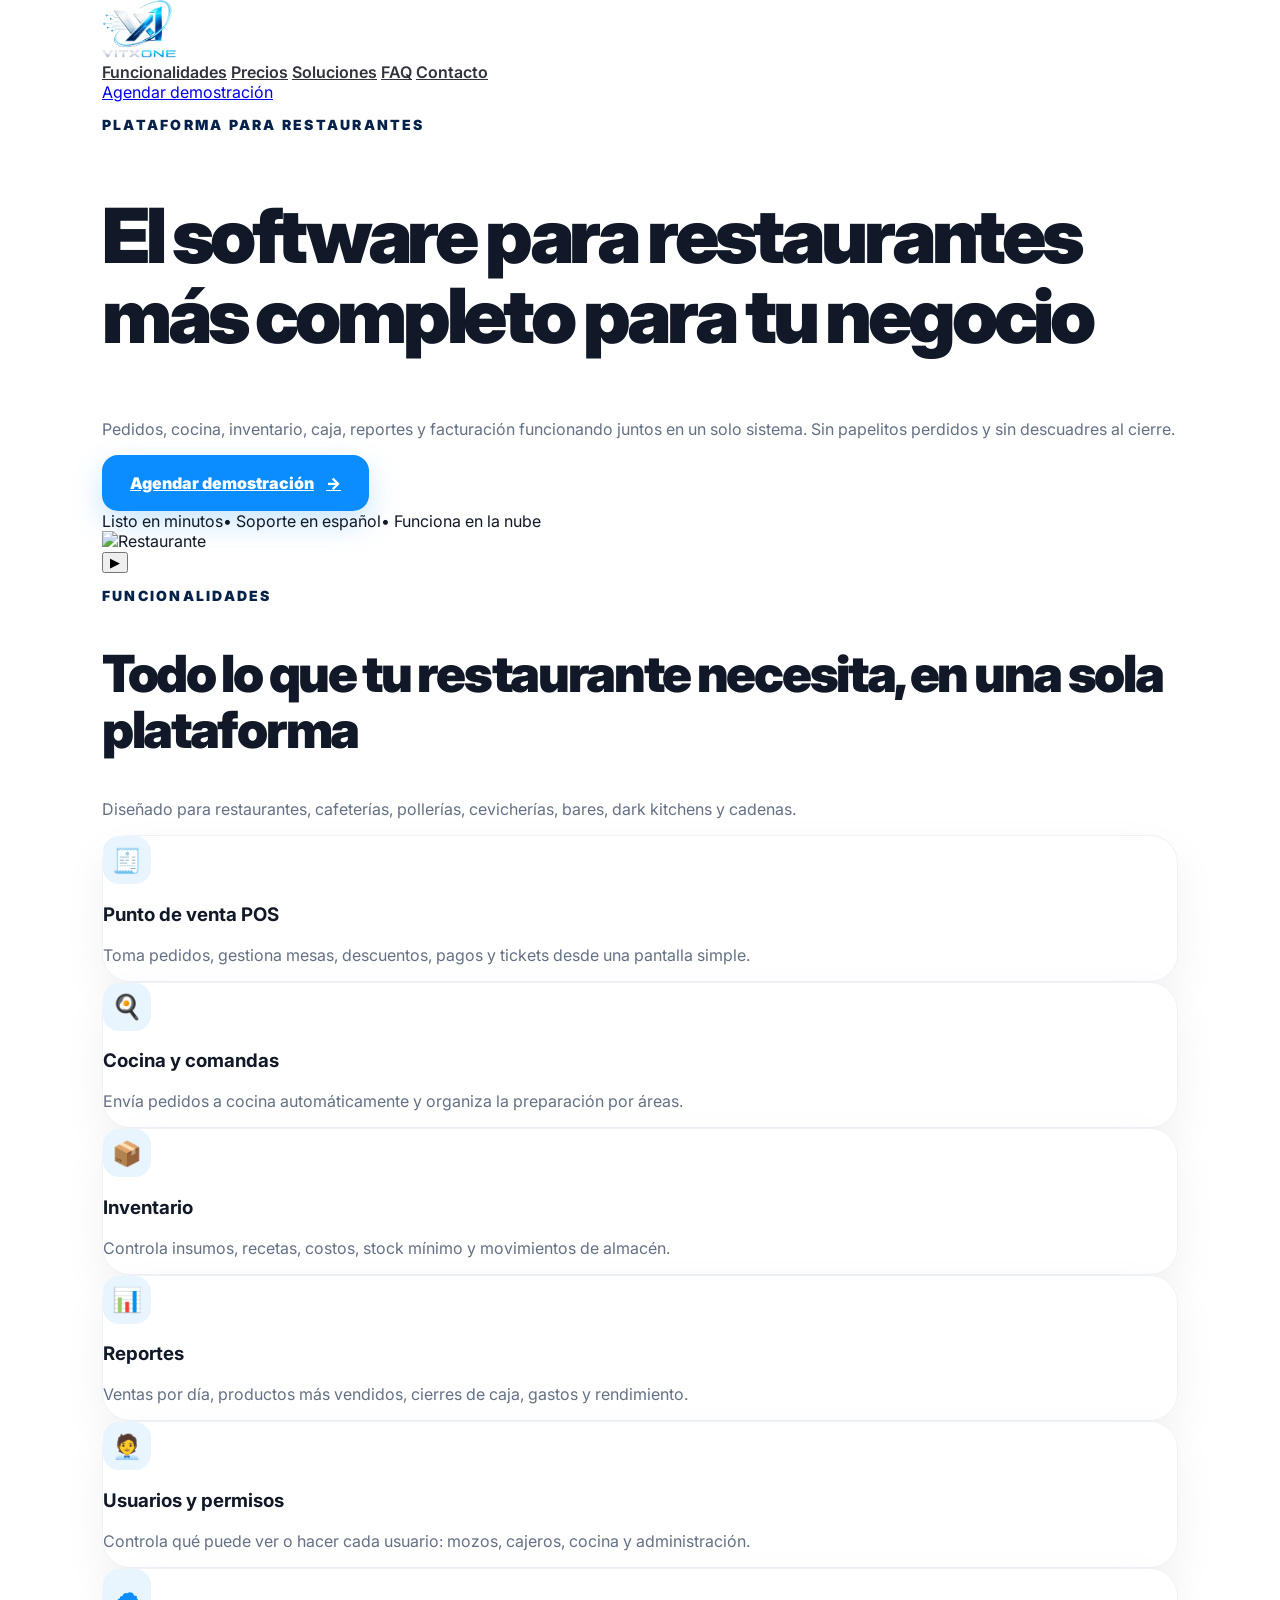
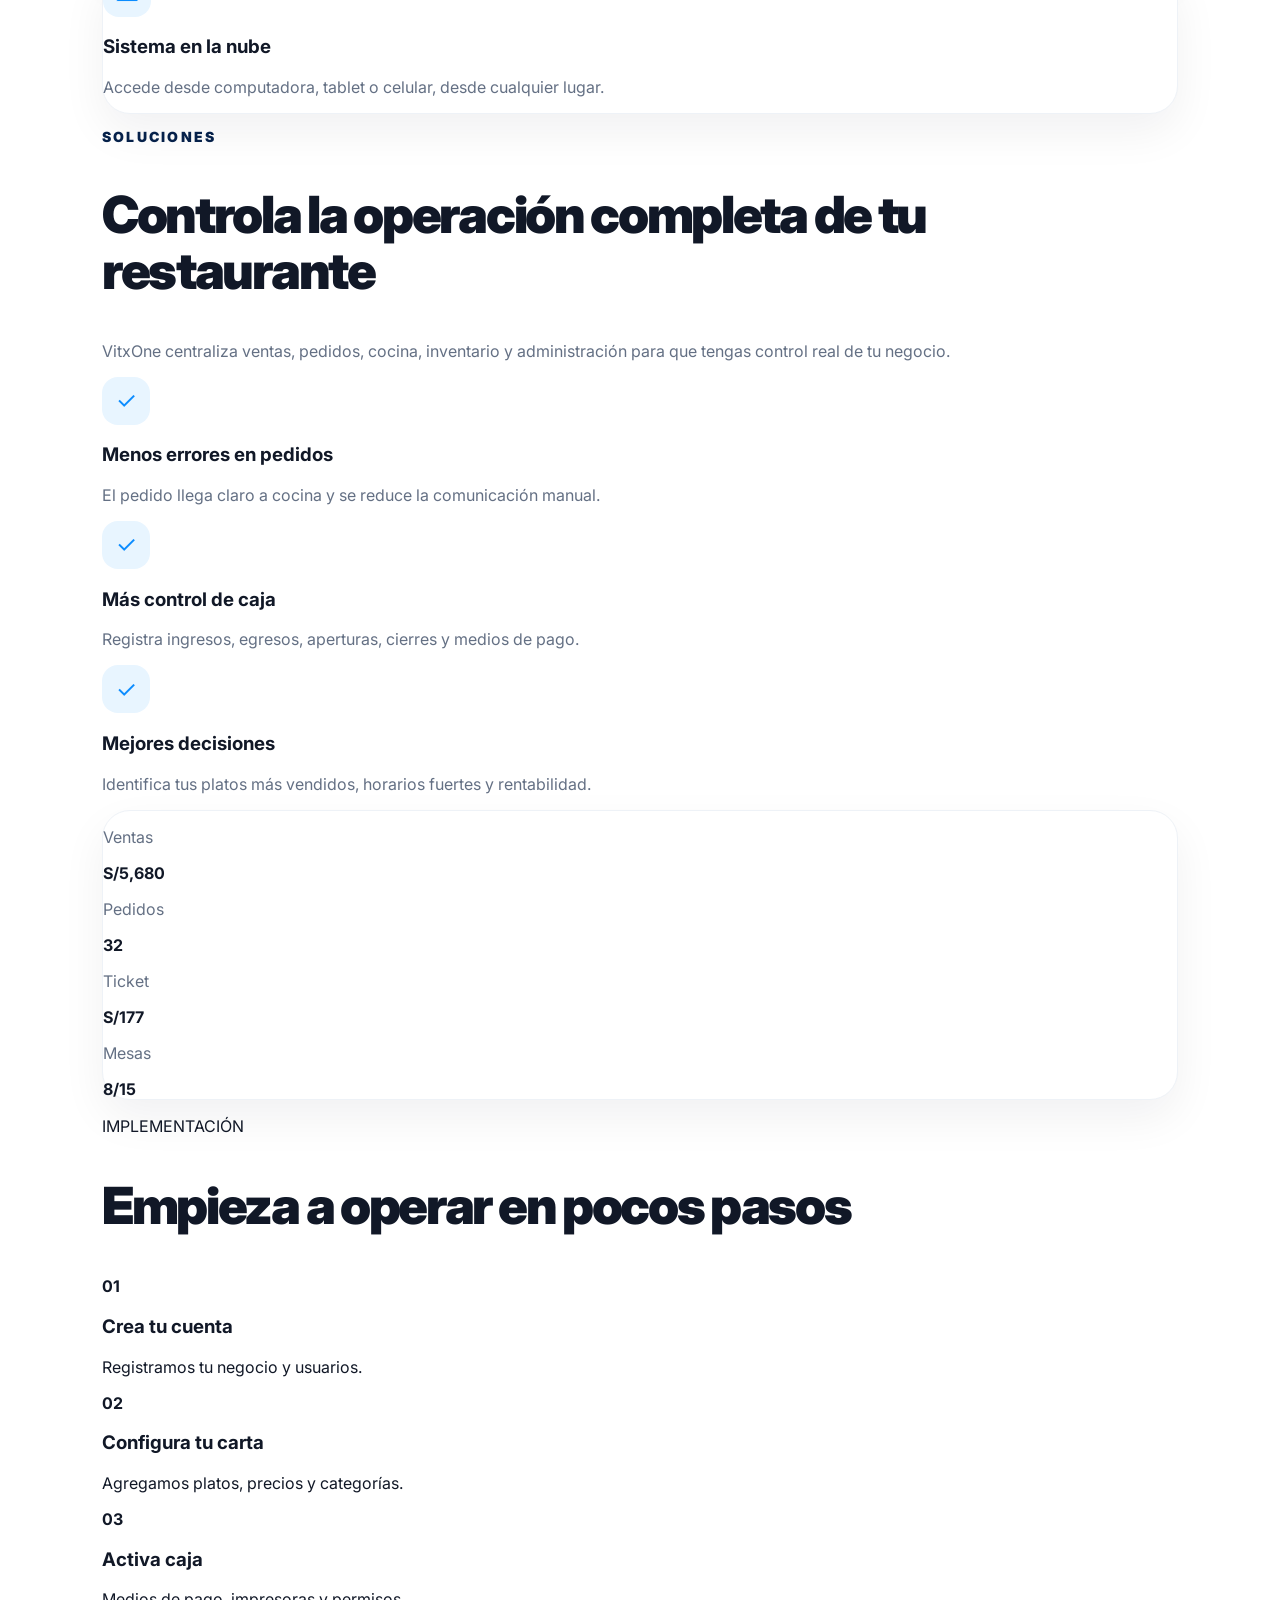
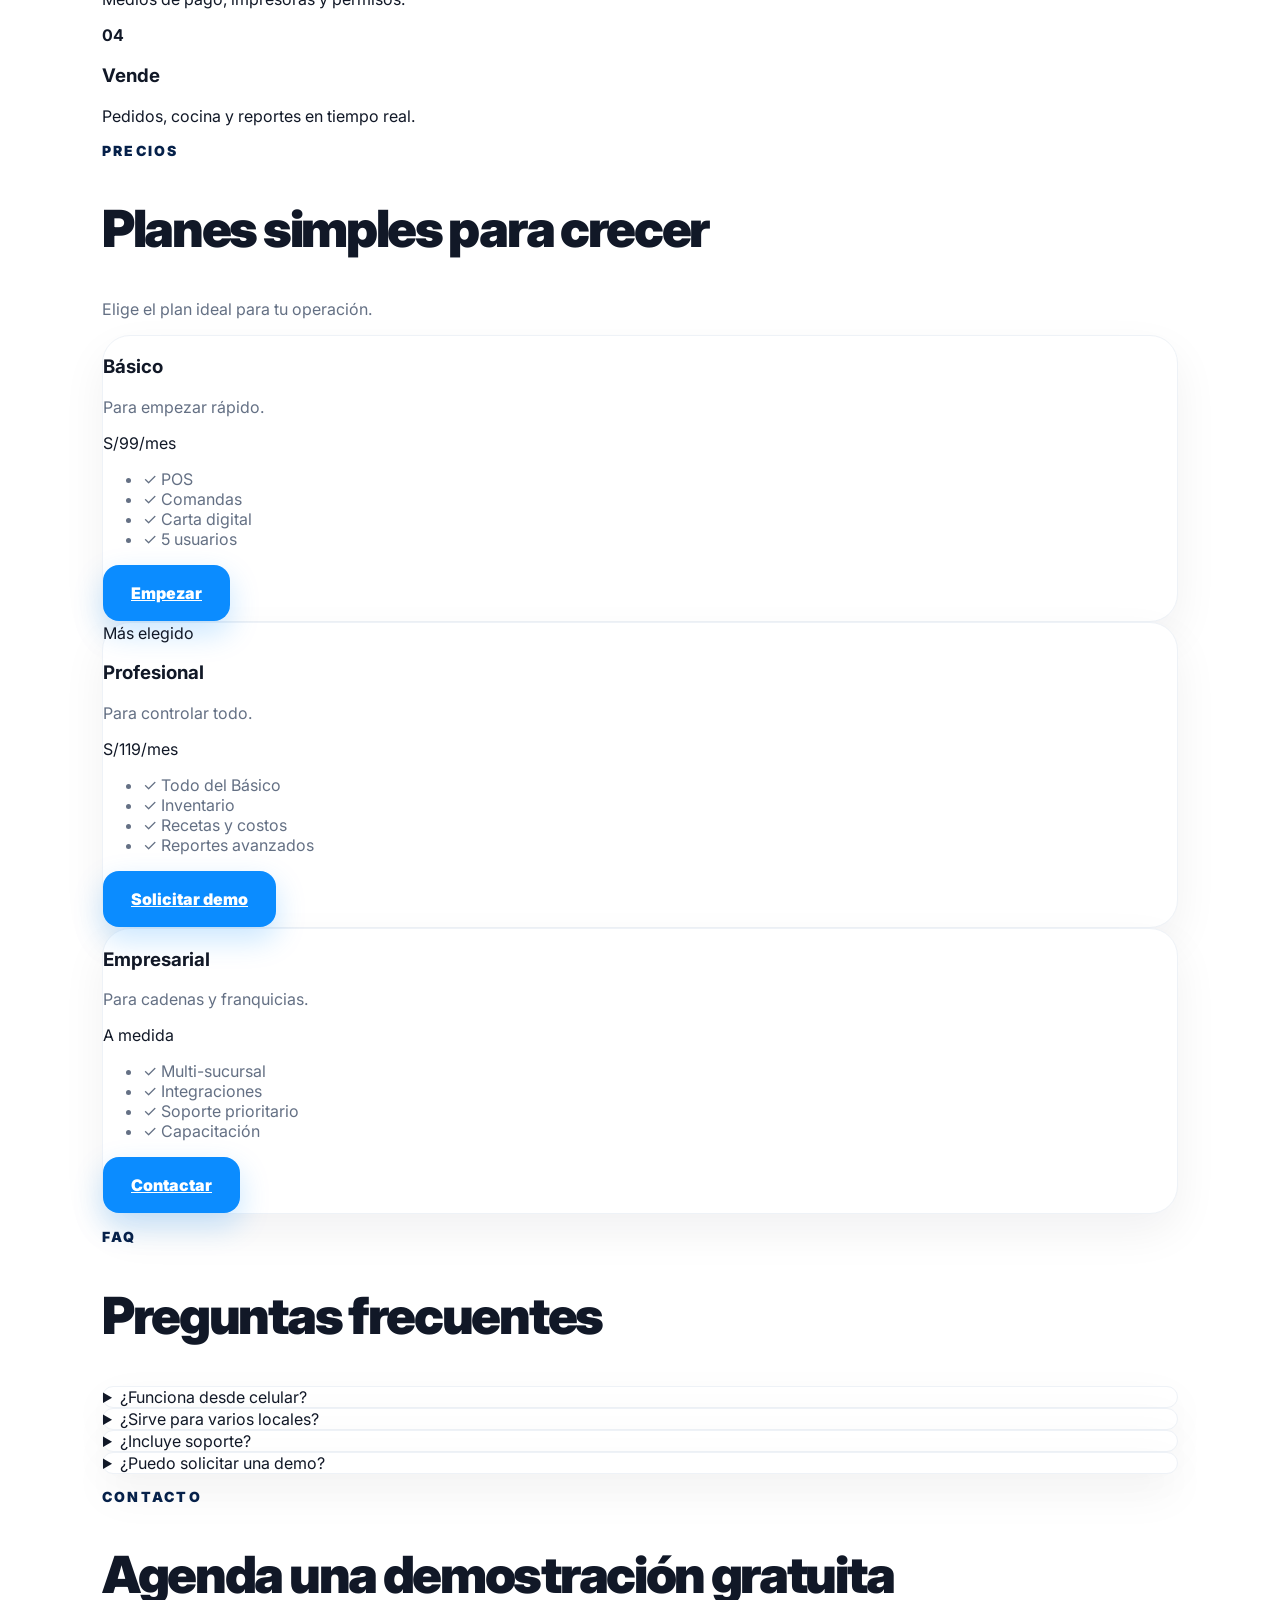
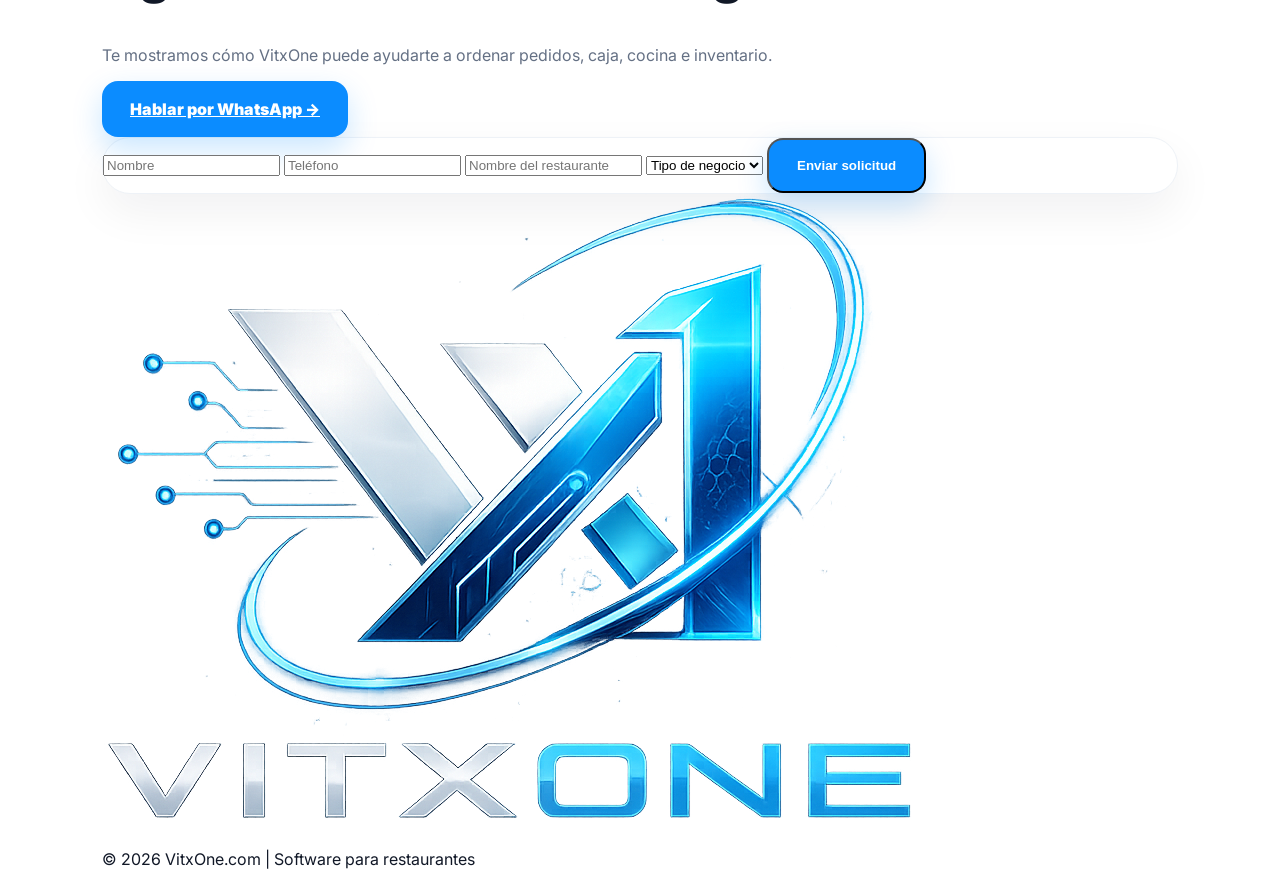
==== index.html @ a2f158a8 "Nueva landing VitxOne Restaurante" ====
<!DOCTYPE html>
<html lang="es">
<head>
  <meta charset="UTF-8" />
  <meta name="viewport" content="width=device-width, initial-scale=1.0" />
  <title>VitxOne | Software para Restaurantes</title>
  <script src="https://cdn.tailwindcss.com"></script>
  <link href="https://fonts.googleapis.com/css2?family=Inter:wght@400;500;600;700;800;900&display=swap" rel="stylesheet">
  <style>
    *{box-sizing:border-box}
    html,body{margin:0;width:100%;overflow-x:hidden;scroll-behavior:smooth}
    body{font-family:Inter,system-ui,sans-serif;color:#111827;background:#fff}
    .container{
    max-width:1140px;
    margin:0 auto;
    padding-left:32px;
    padding-right:32px;
}
    .btn{background:#0b8cff;color:#fff;border-radius:16px;padding:18px 28px;font-weight:900;display:inline-flex;align-items:center;gap:12px;box-shadow:0 12px 30px rgba(11,140,255,.22)}
    .btn:hover{transform:translateY(-2px)}
    .pill{letter-spacing:.16em;font-weight:900;font-size:14px;color:#06214a;text-transform:uppercase}
    .card{border:1px solid #eef2f7;border-radius:28px;background:#fff;box-shadow:0 18px 45px rgba(15,23,42,.06)}
    .icon{width:48px;height:48px;border-radius:16px;background:#e8f5ff;color:#0b8cff;display:grid;place-items:center;font-size:24px}
    .logo-img{height:58px;width:auto;object-fit:contain}
    .nav-link{font-weight:600;color:#30333b}
    .nav-link:hover{color:#0b8cff}
    .hero-title{font-size:clamp(44px,6vw,76px);line-height:1.05;letter-spacing:-.055em;font-weight:900}
    .section-title{font-size:clamp(34px,4vw,58px);line-height:1.08;letter-spacing:-.045em;font-weight:900}
    .muted{color:#647084}
    @media(max-width:768px){
      .container{padding-left:18px;padding-right:18px}
      .logo-img{height:48px}
      .mobile-hide{display:none!important}
      .btn{width:100%;justify-content:center;padding:16px 20px}
      .hero-title{font-size:43px}
      .hero-media{margin-top:28px}
    }
  </style>
</head>
<body>

<header class="sticky top-0 z-50 bg-white/95 backdrop-blur border-b border-slate-100">
  <div class="container h-[88px] flex items-center justify-between">
    <a href="#inicio" class="flex items-center gap-3">
      <img src="img/logo.png" alt="VitxOne" class="logo-img">
    </a>

    <nav class="mobile-hide flex items-center gap-9 text-[17px]">
      <a class="nav-link" href="#funcionalidades">Funcionalidades</a>
      <a class="nav-link" href="#precios">Precios</a>
      <a class="nav-link" href="#modulos">Soluciones</a>
      <a class="nav-link" href="#faq">FAQ</a>
      <a class="nav-link" href="#contacto">Contacto</a>
    </nav>

    <a href="https://wa.me/51966363263" target="_blank" class="mobile-hide bg-[#0b8cff] text-white rounded-2xl px-7 py-4 font-black">
      Agendar demostración
    </a>
  </div>
</header>

<main id="inicio" class="pt-16 md:pt-28 pb-20">
  <div class="container grid lg:grid-cols-2 gap-14 items-center">
    <section>
      <p class="pill mb-8">PLATAFORMA PARA RESTAURANTES</p>

      <h1 class="hero-title max-w-[650px]">
        El software para restaurantes más completo para tu negocio
      </h1>

      <p class="mt-7 text-xl md:text-2xl leading-relaxed muted max-w-[660px]">
        Pedidos, cocina, inventario, caja, reportes y facturación funcionando juntos en un solo sistema.
        Sin papelitos perdidos y sin descuadres al cierre.
      </p>

      <div class="mt-10">
        <a href="https://wa.me/51966363263" target="_blank" class="btn text-lg">
          Agendar demostración <span>→</span>
        </a>
      </div>

      <div class="mt-8 flex flex-wrap gap-x-6 gap-y-2 text-slate-500 font-medium">
        <span>Listo en minutos</span><span>•</span>
        <span>Soporte en español</span><span>•</span>
        <span>Funciona en la nube</span>
      </div>
    </section>

    <section class="hero-media">
      <div class="relative rounded-[32px] overflow-hidden shadow-2xl">
        <img
          src="https://images.unsplash.com/photo-1514933651103-005eec06c04b?q=80&w=1400&auto=format&fit=crop"
          alt="Restaurante"
          class="w-full h-[330px] md:h-[430px] object-cover"
        >
        <div class="absolute inset-0 bg-black/10"></div>
        <button class="absolute left-1/2 top-1/2 -translate-x-1/2 -translate-y-1/2 w-24 h-24 rounded-full bg-white/90 grid place-items-center shadow-xl">
          <span class="text-[#0b8cff] text-4xl ml-1">▶</span>
        </button>
      </div>
    </section>
  </div>
</main>

<section id="funcionalidades" class="py-20 bg-[#f8fbff]">
  <div class="container">
    <div class="max-w-3xl">
      <p class="pill mb-5">FUNCIONALIDADES</p>
      <h2 class="section-title">Todo lo que tu restaurante necesita, en una sola plataforma</h2>
      <p class="mt-5 text-xl muted">Diseñado para restaurantes, cafeterías, pollerías, cevicherías, bares, dark kitchens y cadenas.</p>
    </div>

    <div class="mt-12 grid md:grid-cols-2 lg:grid-cols-3 gap-6">
      <div class="card p-8"><div class="icon">🧾</div><h3 class="mt-6 text-2xl font-black">Punto de venta POS</h3><p class="mt-3 muted leading-relaxed">Toma pedidos, gestiona mesas, descuentos, pagos y tickets desde una pantalla simple.</p></div>
      <div class="card p-8"><div class="icon">🍳</div><h3 class="mt-6 text-2xl font-black">Cocina y comandas</h3><p class="mt-3 muted leading-relaxed">Envía pedidos a cocina automáticamente y organiza la preparación por áreas.</p></div>
      <div class="card p-8"><div class="icon">📦</div><h3 class="mt-6 text-2xl font-black">Inventario</h3><p class="mt-3 muted leading-relaxed">Controla insumos, recetas, costos, stock mínimo y movimientos de almacén.</p></div>
      <div class="card p-8"><div class="icon">📊</div><h3 class="mt-6 text-2xl font-black">Reportes</h3><p class="mt-3 muted leading-relaxed">Ventas por día, productos más vendidos, cierres de caja, gastos y rendimiento.</p></div>
      <div class="card p-8"><div class="icon">🧑‍💼</div><h3 class="mt-6 text-2xl font-black">Usuarios y permisos</h3><p class="mt-3 muted leading-relaxed">Controla qué puede ver o hacer cada usuario: mozos, cajeros, cocina y administración.</p></div>
      <div class="card p-8"><div class="icon">☁️</div><h3 class="mt-6 text-2xl font-black">Sistema en la nube</h3><p class="mt-3 muted leading-relaxed">Accede desde computadora, tablet o celular, desde cualquier lugar.</p></div>
    </div>
  </div>
</section>

<section id="modulos" class="py-20 bg-white">
  <div class="container grid lg:grid-cols-2 gap-14 items-center">
    <div>
      <p class="pill mb-5">SOLUCIONES</p>
      <h2 class="section-title">Controla la operación completa de tu restaurante</h2>
      <p class="mt-6 text-xl muted leading-relaxed">
        VitxOne centraliza ventas, pedidos, cocina, inventario y administración para que tengas control real de tu negocio.
      </p>

      <div class="mt-8 space-y-5">
        <div class="flex gap-4"><div class="icon shrink-0">✓</div><div><h3 class="font-black text-xl">Menos errores en pedidos</h3><p class="muted mt-1">El pedido llega claro a cocina y se reduce la comunicación manual.</p></div></div>
        <div class="flex gap-4"><div class="icon shrink-0">✓</div><div><h3 class="font-black text-xl">Más control de caja</h3><p class="muted mt-1">Registra ingresos, egresos, aperturas, cierres y medios de pago.</p></div></div>
        <div class="flex gap-4"><div class="icon shrink-0">✓</div><div><h3 class="font-black text-xl">Mejores decisiones</h3><p class="muted mt-1">Identifica tus platos más vendidos, horarios fuertes y rentabilidad.</p></div></div>
      </div>
    </div>

    <div class="card p-6 md:p-8 bg-gradient-to-br from-white to-sky-50">
      <div class="rounded-3xl bg-[#071126] p-5 shadow-xl">
        <div class="bg-white rounded-2xl p-5">
          <div class="grid grid-cols-2 md:grid-cols-4 gap-4">
            <div class="rounded-2xl bg-slate-50 p-4"><p class="text-sm muted">Ventas</p><b class="text-2xl">S/5,680</b></div>
            <div class="rounded-2xl bg-slate-50 p-4"><p class="text-sm muted">Pedidos</p><b class="text-2xl">32</b></div>
            <div class="rounded-2xl bg-slate-50 p-4"><p class="text-sm muted">Ticket</p><b class="text-2xl">S/177</b></div>
            <div class="rounded-2xl bg-slate-50 p-4"><p class="text-sm muted">Mesas</p><b class="text-2xl">8/15</b></div>
          </div>
          <div class="mt-6 rounded-2xl bg-sky-50 p-6 h-52 flex items-end gap-5">
            <div class="w-12 bg-sky-300 h-20 rounded-t-xl"></div>
            <div class="w-12 bg-sky-400 h-28 rounded-t-xl"></div>
            <div class="w-12 bg-blue-400 h-24 rounded-t-xl"></div>
            <div class="w-12 bg-blue-600 h-36 rounded-t-xl"></div>
            <div class="w-12 bg-cyan-400 h-32 rounded-t-xl"></div>
          </div>
        </div>
      </div>
    </div>
  </div>
</section>

<section class="py-20 bg-[#071126] text-white">
  <div class="container">
    <div class="text-center max-w-3xl mx-auto">
      <p class="text-sky-300 font-black tracking-[.16em] uppercase text-sm mb-5">IMPLEMENTACIÓN</p>
      <h2 class="section-title">Empieza a operar en pocos pasos</h2>
    </div>

    <div class="mt-12 grid md:grid-cols-4 gap-5">
      <div class="rounded-3xl border border-white/10 bg-white/5 p-7"><b class="text-sky-300">01</b><h3 class="text-2xl font-black mt-4">Crea tu cuenta</h3><p class="mt-3 text-slate-300">Registramos tu negocio y usuarios.</p></div>
      <div class="rounded-3xl border border-white/10 bg-white/5 p-7"><b class="text-sky-300">02</b><h3 class="text-2xl font-black mt-4">Configura tu carta</h3><p class="mt-3 text-slate-300">Agregamos platos, precios y categorías.</p></div>
      <div class="rounded-3xl border border-white/10 bg-white/5 p-7"><b class="text-sky-300">03</b><h3 class="text-2xl font-black mt-4">Activa caja</h3><p class="mt-3 text-slate-300">Medios de pago, impresoras y permisos.</p></div>
      <div class="rounded-3xl border border-white/10 bg-white/5 p-7"><b class="text-sky-300">04</b><h3 class="text-2xl font-black mt-4">Vende</h3><p class="mt-3 text-slate-300">Pedidos, cocina y reportes en tiempo real.</p></div>
    </div>
  </div>
</section>

<section id="precios" class="py-20 bg-white">
  <div class="container">
    <div class="text-center max-w-3xl mx-auto">
      <p class="pill mb-5">PRECIOS</p>
      <h2 class="section-title">Planes simples para crecer</h2>
      <p class="mt-5 text-xl muted">Elige el plan ideal para tu operación.</p>
    </div>

    <div class="mt-12 grid lg:grid-cols-3 gap-7">
      <div class="card p-8"><h3 class="text-3xl font-black">Básico</h3><p class="muted mt-2">Para empezar rápido.</p><p class="text-5xl font-black my-7">S/99<span class="text-lg">/mes</span></p><ul class="space-y-3 muted"><li>✓ POS</li><li>✓ Comandas</li><li>✓ Carta digital</li><li>✓ 5 usuarios</li></ul><a href="https://wa.me/51966363263" class="btn mt-8 w-full justify-center">Empezar</a></div>
      <div class="card p-8 border-2 border-[#0b8cff] relative"><span class="absolute -top-4 left-8 bg-[#0b8cff] text-white px-4 py-2 rounded-full font-black text-sm">Más elegido</span><h3 class="text-3xl font-black">Profesional</h3><p class="muted mt-2">Para controlar todo.</p><p class="text-5xl font-black my-7">S/119<span class="text-lg">/mes</span></p><ul class="space-y-3 muted"><li>✓ Todo del Básico</li><li>✓ Inventario</li><li>✓ Recetas y costos</li><li>✓ Reportes avanzados</li></ul><a href="https://wa.me/51966363263" class="btn mt-8 w-full justify-center">Solicitar demo</a></div>
      <div class="card p-8"><h3 class="text-3xl font-black">Empresarial</h3><p class="muted mt-2">Para cadenas y franquicias.</p><p class="text-5xl font-black my-7">A medida</p><ul class="space-y-3 muted"><li>✓ Multi-sucursal</li><li>✓ Integraciones</li><li>✓ Soporte prioritario</li><li>✓ Capacitación</li></ul><a href="https://wa.me/51966363263" class="btn mt-8 w-full justify-center">Contactar</a></div>
    </div>
  </div>
</section>

<section id="faq" class="py-20 bg-[#f8fbff]">
  <div class="container max-w-4xl">
    <div class="text-center">
      <p class="pill mb-5">FAQ</p>
      <h2 class="section-title">Preguntas frecuentes</h2>
    </div>
    <div class="mt-10 space-y-4">
      <details class="card p-6"><summary class="font-black cursor-pointer">¿Funciona desde celular?</summary><p class="mt-3 muted">Sí, puedes ingresar desde computadora, tablet o celular.</p></details>
      <details class="card p-6"><summary class="font-black cursor-pointer">¿Sirve para varios locales?</summary><p class="mt-3 muted">Sí, puedes controlar varias sucursales y revisar reportes por local.</p></details>
      <details class="card p-6"><summary class="font-black cursor-pointer">¿Incluye soporte?</summary><p class="mt-3 muted">Sí, brindamos acompañamiento y soporte por WhatsApp.</p></details>
      <details class="card p-6"><summary class="font-black cursor-pointer">¿Puedo solicitar una demo?</summary><p class="mt-3 muted">Sí, puedes agendar una demostración para revisar el sistema.</p></details>
    </div>
  </div>
</section>

<section id="contacto" class="py-20 bg-white">
  <div class="container grid lg:grid-cols-2 gap-12 items-center">
    <div>
      <p class="pill mb-5">CONTACTO</p>
      <h2 class="section-title">Agenda una demostración gratuita</h2>
      <p class="mt-5 text-xl muted">Te mostramos cómo VitxOne puede ayudarte a ordenar pedidos, caja, cocina e inventario.</p>
      <a href="https://wa.me/51966363263" target="_blank" class="btn mt-9 text-lg">Hablar por WhatsApp →</a>
    </div>

    <form class="card p-7 grid gap-4">
      <input class="border rounded-2xl px-5 py-4" placeholder="Nombre">
      <input class="border rounded-2xl px-5 py-4" placeholder="Teléfono">
      <input class="border rounded-2xl px-5 py-4" placeholder="Nombre del restaurante">
      <select class="border rounded-2xl px-5 py-4">
        <option>Tipo de negocio</option>
        <option>Restaurante</option>
        <option>Cafetería</option>
        <option>Pollería</option>
        <option>Cevichería</option>
        <option>Bar</option>
      </select>
      <button type="button" onclick="window.open('https://wa.me/51966363263','_blank')" class="btn justify-center">Enviar solicitud</button>
    </form>
  </div>
</section>

<footer class="py-10 bg-[#071126] text-white">
  <div class="container flex flex-col md:flex-row gap-4 justify-between items-center">
    <img src="img/logo.png" alt="VitxOne" class="h-14 w-auto object-contain">
    <p class="text-slate-300 text-sm">© 2026 VitxOne.com | Software para restaurantes</p>
  </div>
</footer>

</body>
</html>
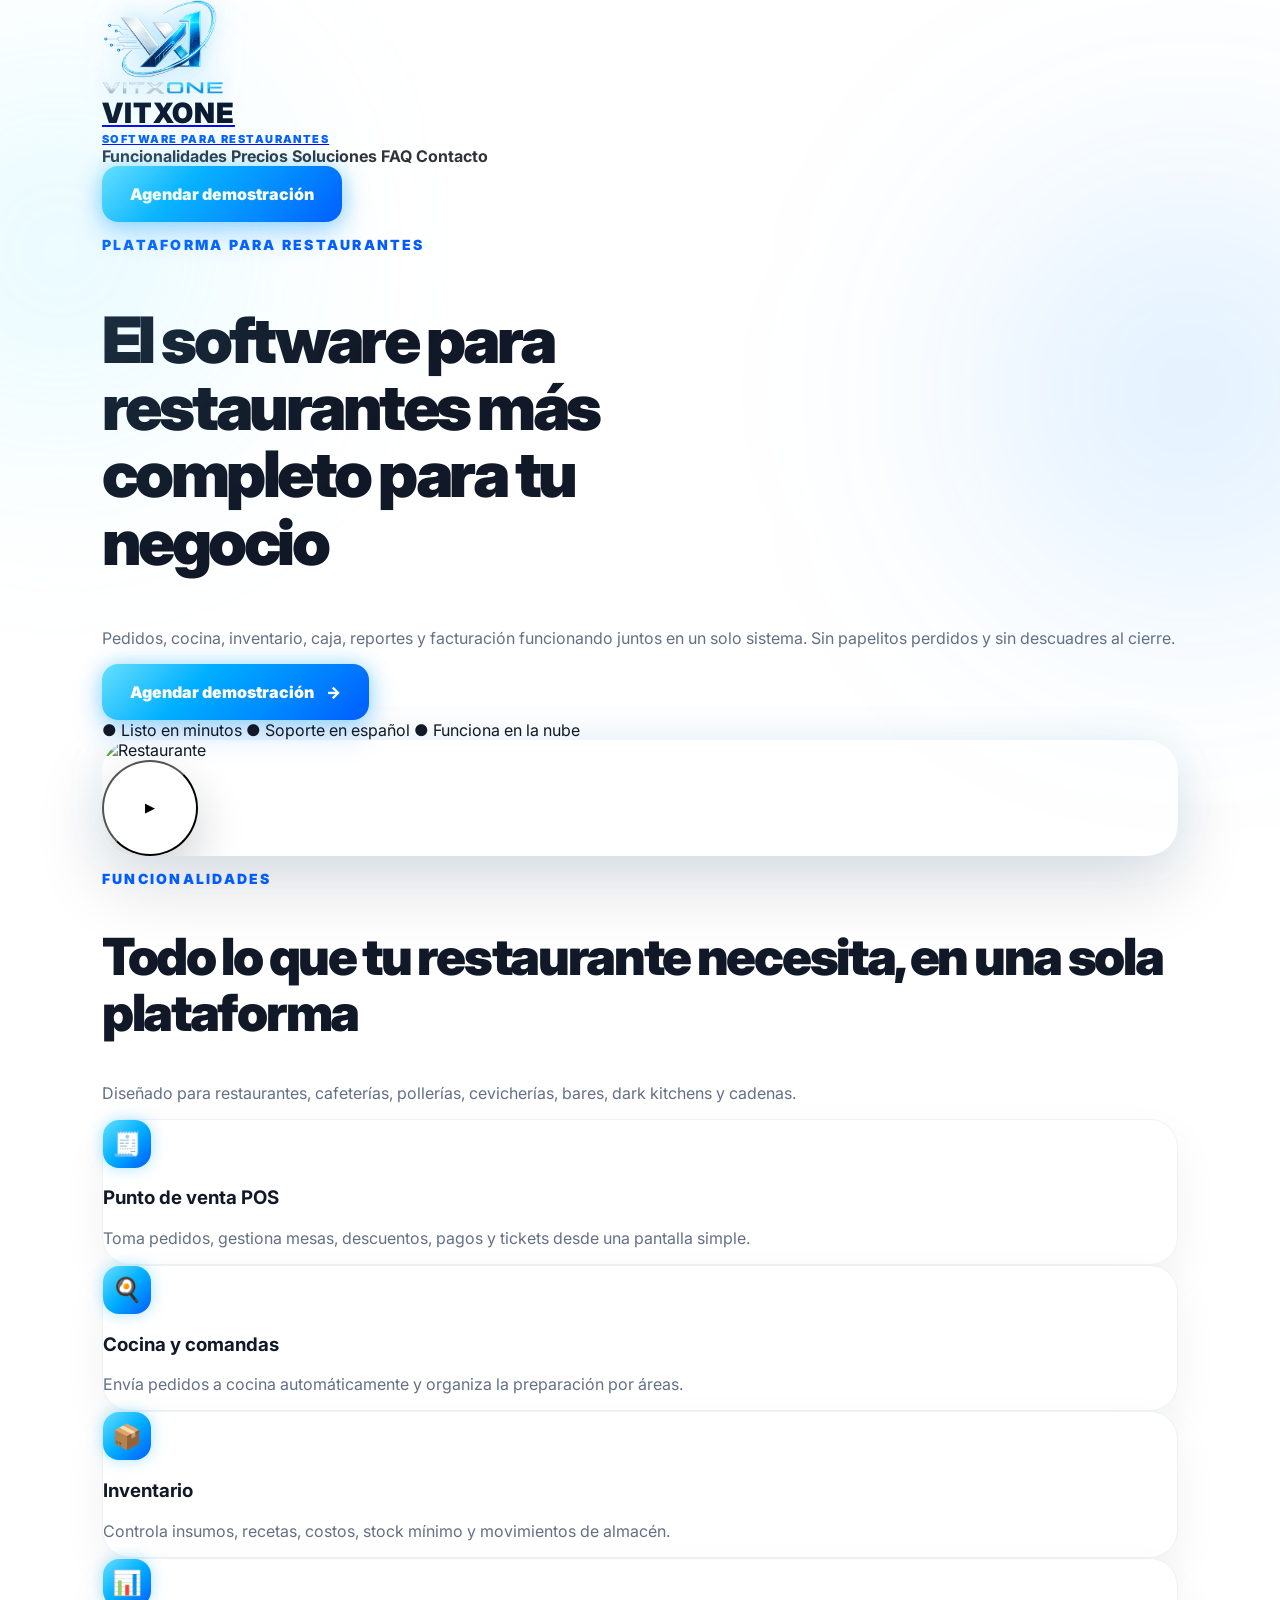
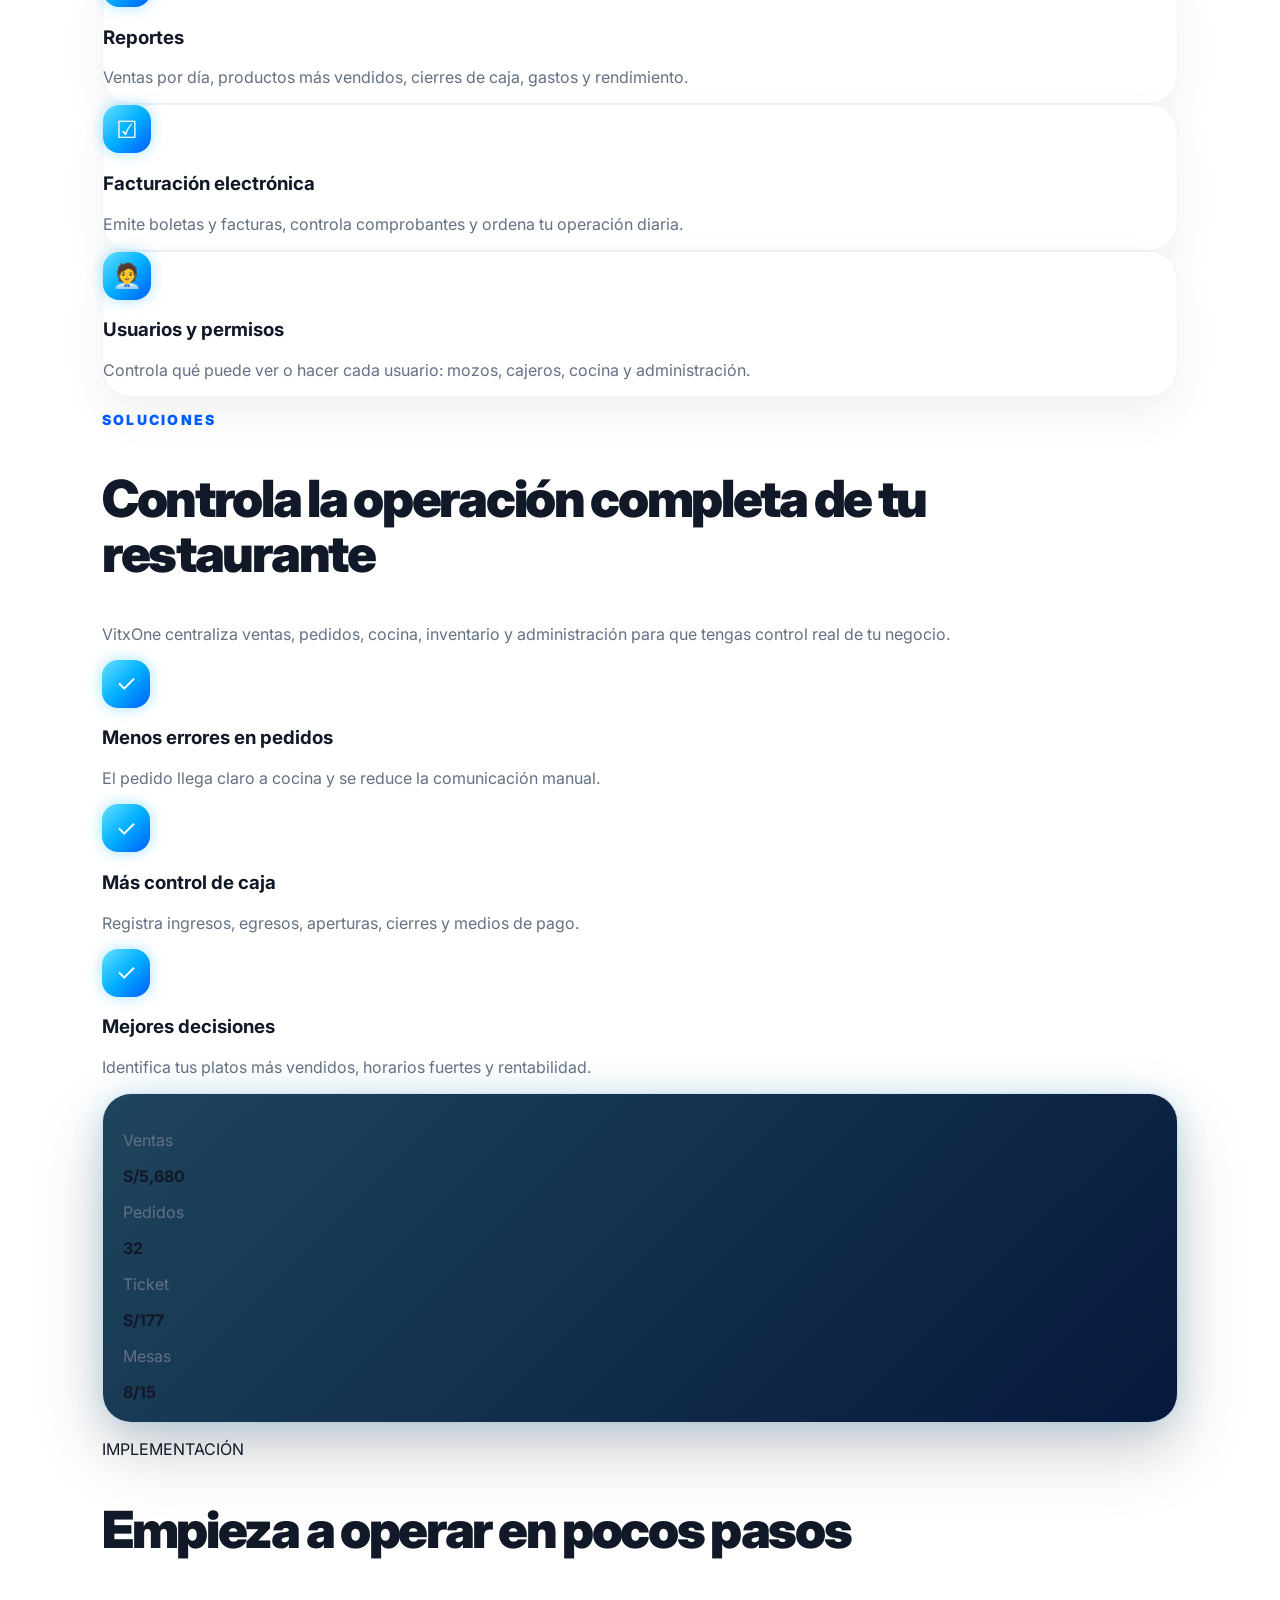
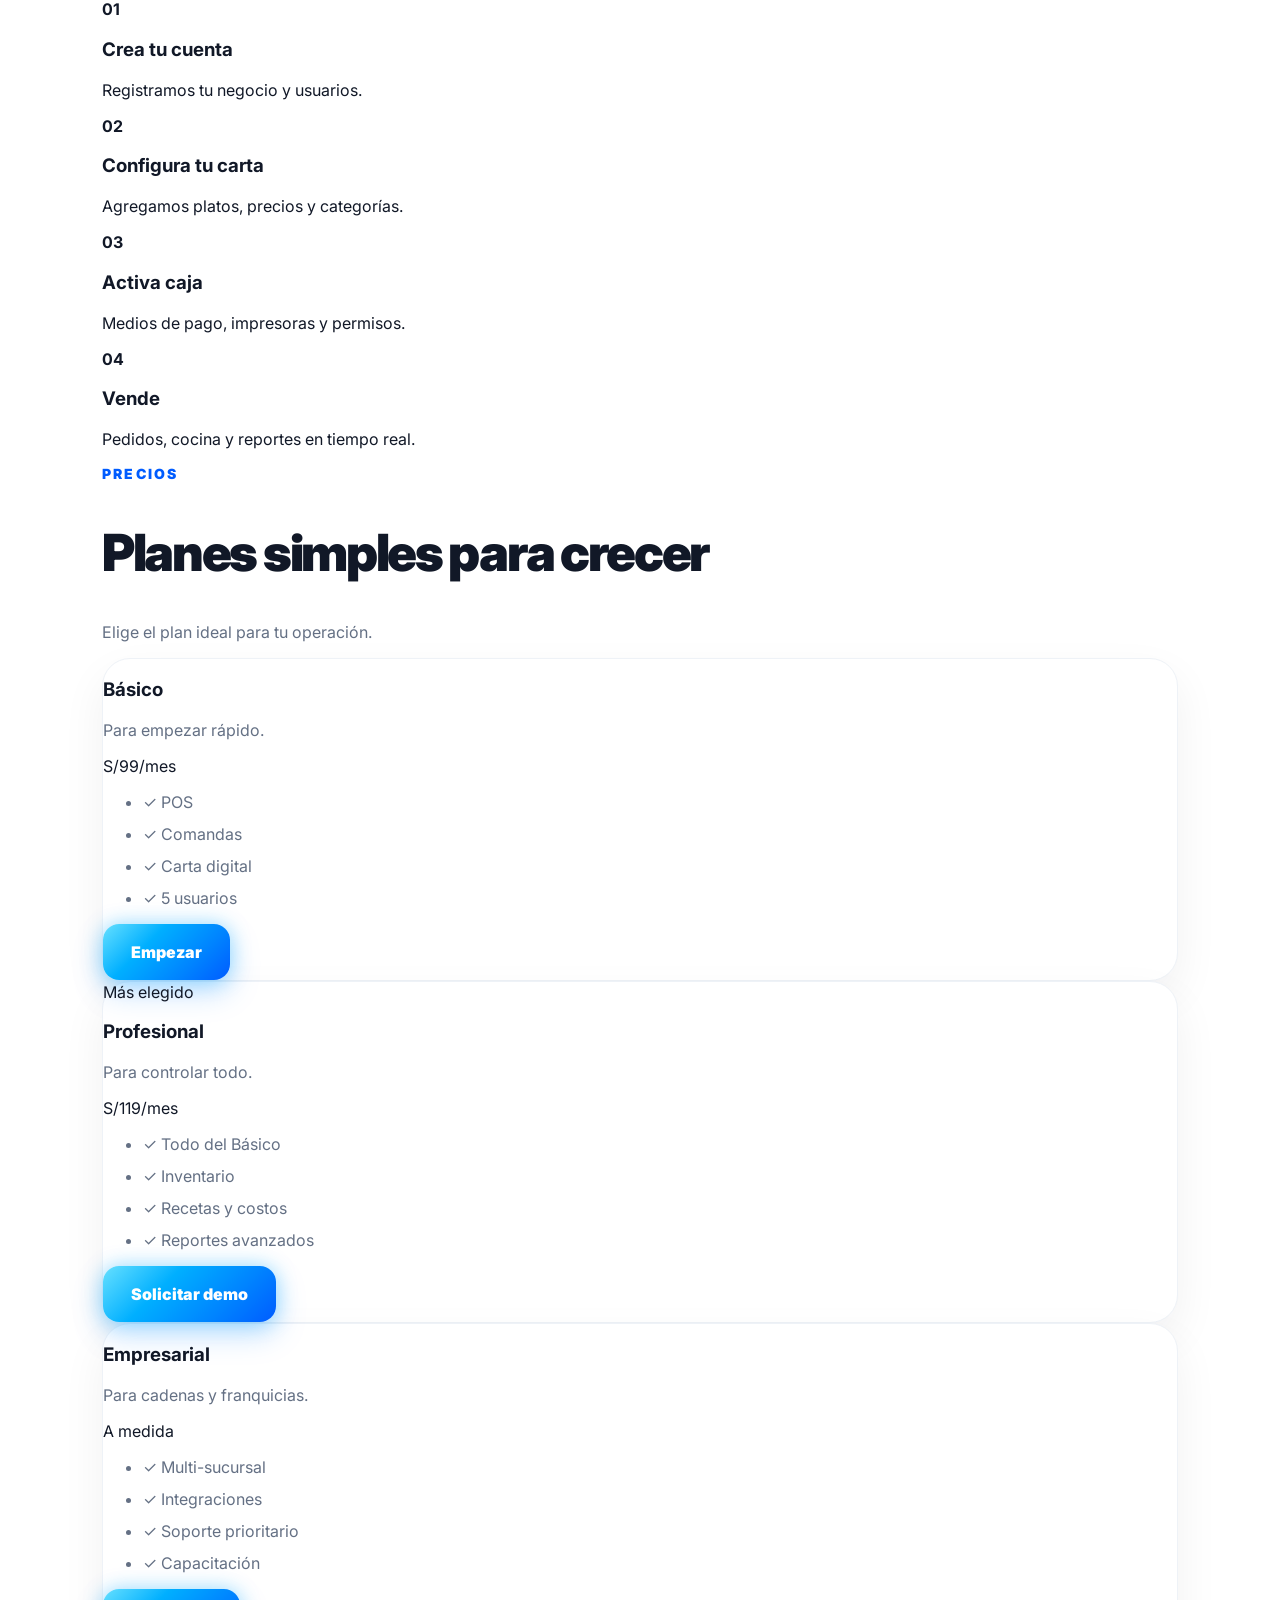
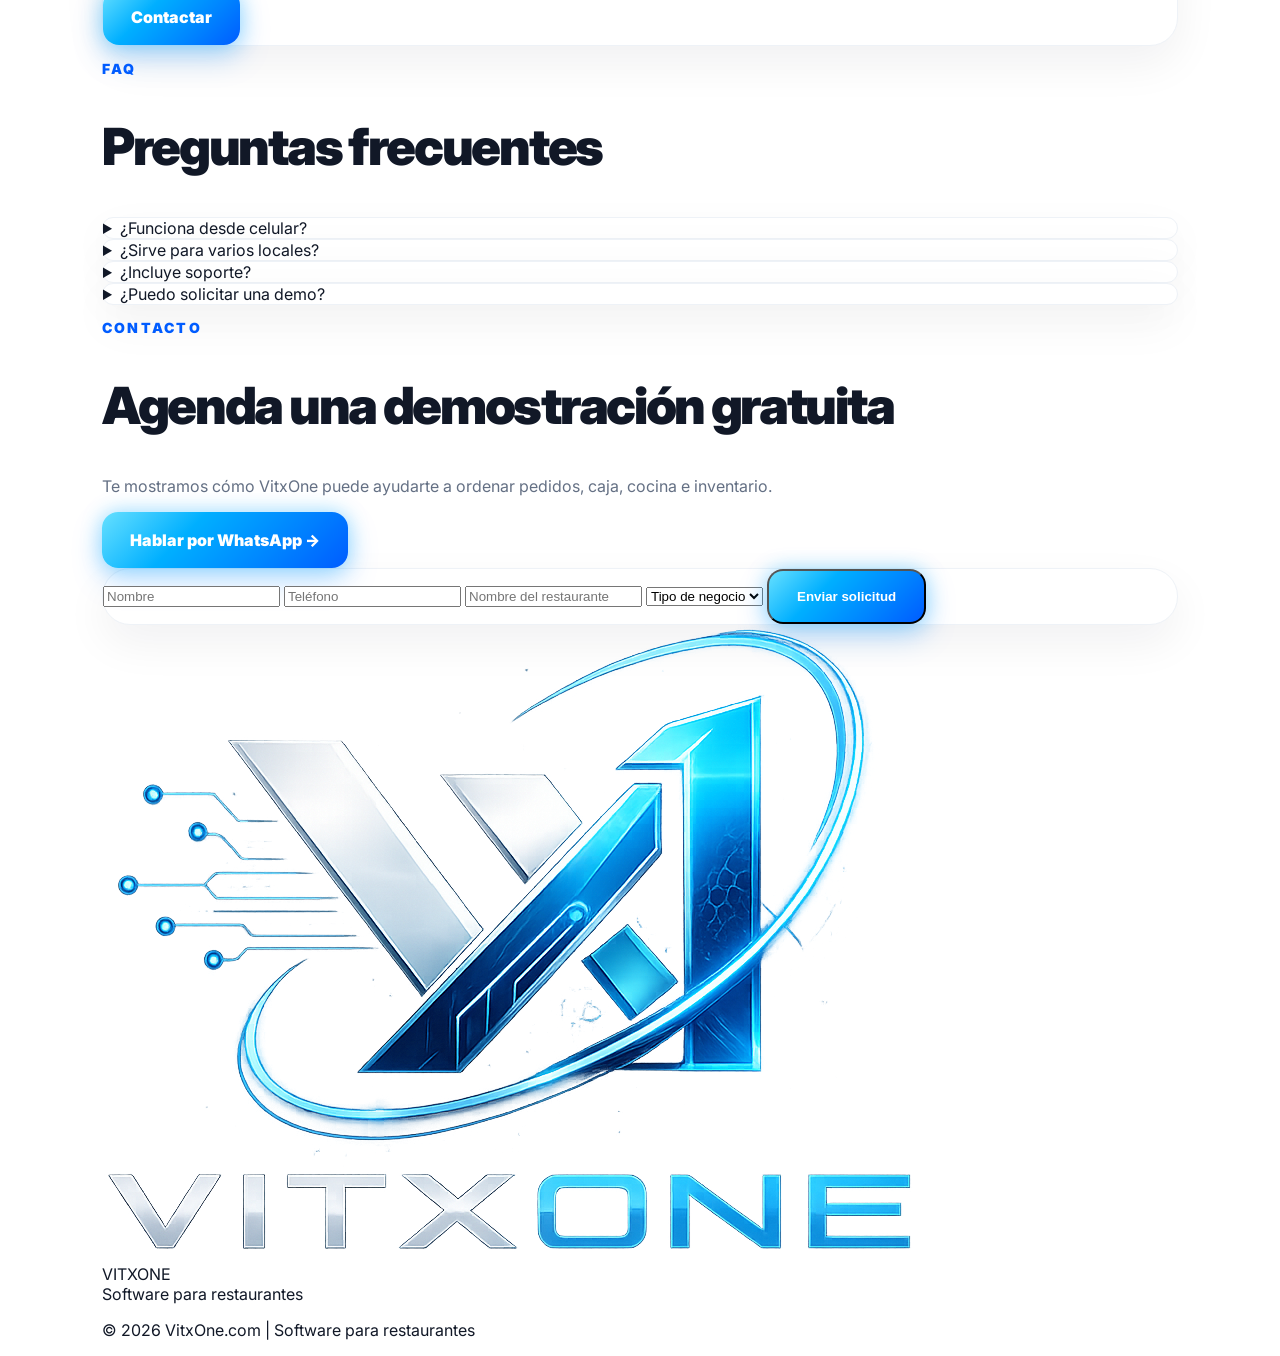
==== commit 603b6afe: "ultiima version html" ====
--- a/index.html
+++ b/index.html
@@ -3,46 +3,305 @@
 <head>
   <meta charset="UTF-8" />
   <meta name="viewport" content="width=device-width, initial-scale=1.0" />
+
   <title>VitxOne | Software para Restaurantes</title>
+
   <script src="https://cdn.tailwindcss.com"></script>
   <link href="https://fonts.googleapis.com/css2?family=Inter:wght@400;500;600;700;800;900&display=swap" rel="stylesheet">
+
   <style>
+    :root{
+      --vitx-cyan:#66E0FF;
+      --vitx-blue:#00AFFF;
+      --vitx-blue-2:#0084FF;
+      --vitx-deep:#005CFF;
+      --vitx-dark:#071126;
+      --vitx-text:#111827;
+      --vitx-muted:#647084;
+      --vitx-soft:#F7FBFF;
+    }
+
     *{box-sizing:border-box}
-    html,body{margin:0;width:100%;overflow-x:hidden;scroll-behavior:smooth}
-    body{font-family:Inter,system-ui,sans-serif;color:#111827;background:#fff}
+
+    html,
+    body{
+      margin:0;
+      width:100%;
+      overflow-x:hidden;
+      scroll-behavior:smooth;
+    }
+
+    body{
+      font-family:Inter,system-ui,sans-serif;
+      color:var(--vitx-text);
+      background:#fff;
+    }
+
     .container{
-    max-width:1140px;
-    margin:0 auto;
-    padding-left:32px;
-    padding-right:32px;
-}
-    .btn{background:#0b8cff;color:#fff;border-radius:16px;padding:18px 28px;font-weight:900;display:inline-flex;align-items:center;gap:12px;box-shadow:0 12px 30px rgba(11,140,255,.22)}
-    .btn:hover{transform:translateY(-2px)}
-    .pill{letter-spacing:.16em;font-weight:900;font-size:14px;color:#06214a;text-transform:uppercase}
-    .card{border:1px solid #eef2f7;border-radius:28px;background:#fff;box-shadow:0 18px 45px rgba(15,23,42,.06)}
-    .icon{width:48px;height:48px;border-radius:16px;background:#e8f5ff;color:#0b8cff;display:grid;place-items:center;font-size:24px}
-    .logo-img{height:58px;width:auto;object-fit:contain}
-    .nav-link{font-weight:600;color:#30333b}
-    .nav-link:hover{color:#0b8cff}
-    .hero-title{font-size:clamp(44px,6vw,76px);line-height:1.05;letter-spacing:-.055em;font-weight:900}
-    .section-title{font-size:clamp(34px,4vw,58px);line-height:1.08;letter-spacing:-.045em;font-weight:900}
-    .muted{color:#647084}
+      max-width:1140px;
+      margin:0 auto;
+      padding-left:32px;
+      padding-right:32px;
+    }
+
+    .btn{
+      background:linear-gradient(
+        135deg,
+        var(--vitx-cyan) 0%,
+        var(--vitx-blue) 35%,
+        var(--vitx-blue-2) 70%,
+        var(--vitx-deep) 100%
+      );
+      color:#fff;
+      border-radius:16px;
+      padding:18px 28px;
+      font-weight:900;
+      display:inline-flex;
+      align-items:center;
+      justify-content:center;
+      gap:12px;
+      box-shadow:
+        0 0 20px rgba(0,175,255,.35),
+        0 12px 30px rgba(0,132,255,.25);
+      transition:.3s ease;
+      text-decoration:none;
+    }
+
+    .btn:hover{
+      transform:translateY(-2px);
+      box-shadow:
+        0 0 30px rgba(0,175,255,.45),
+        0 15px 40px rgba(0,132,255,.35);
+    }
+
+    .pill{
+      letter-spacing:.16em;
+      font-weight:900;
+      font-size:14px;
+      color:var(--vitx-deep);
+      text-transform:uppercase;
+    }
+
+    .card{
+      border:1px solid #eef2f7;
+      border-radius:28px;
+      background:#fff;
+      box-shadow:0 18px 45px rgba(15,23,42,.06);
+      transition:.3s ease;
+    }
+
+    .card:hover{
+      transform:translateY(-4px);
+      border-color:rgba(0,175,255,.28);
+      box-shadow:
+        0 24px 60px rgba(15,23,42,.08),
+        0 0 22px rgba(0,175,255,.12);
+    }
+
+    .icon{
+      width:48px;
+      height:48px;
+      border-radius:16px;
+      background:linear-gradient(
+        135deg,
+        var(--vitx-cyan),
+        var(--vitx-blue),
+        var(--vitx-deep)
+      );
+      color:white;
+      display:grid;
+      place-items:center;
+      font-size:24px;
+      box-shadow:0 0 15px rgba(0,175,255,.35);
+    }
+
+    .logo-img{
+      height:95px;
+      width:auto;
+      object-fit:contain;
+      filter:
+        drop-shadow(0 0 10px rgba(0,175,255,.25))
+        drop-shadow(0 0 20px rgba(0,132,255,.15));
+    }
+
+    .brand-name{
+      font-size:28px;
+      line-height:1;
+      font-weight:900;
+      letter-spacing:.03em;
+      color:var(--vitx-dark);
+    }
+
+    .brand-sub{
+      margin-top:5px;
+      font-size:11px;
+      font-weight:900;
+      letter-spacing:.13em;
+      text-transform:uppercase;
+      color:var(--vitx-deep);
+    }
+
+    .nav-link{
+      font-weight:700;
+      color:#30333b;
+      text-decoration:none;
+    }
+
+    .nav-link:hover{
+      color:var(--vitx-blue);
+    }
+
+    .hero-title{
+      font-size:clamp(44px,5vw,68px);
+      line-height:1.05;
+      letter-spacing:-.055em;
+      font-weight:900;
+      max-width:580px;
+    }
+
+    .section-title{
+      font-size:clamp(34px,4vw,58px);
+      line-height:1.08;
+      letter-spacing:-.045em;
+      font-weight:900;
+    }
+
+    .muted{color:var(--vitx-muted)}
+
+    .hero-glow-left{
+      position:absolute;
+      top:70px;
+      left:-120px;
+      width:360px;
+      height:360px;
+      background:rgba(102,224,255,.16);
+      filter:blur(110px);
+      border-radius:999px;
+      pointer-events:none;
+    }
+
+    .hero-glow-right{
+      position:absolute;
+      top:180px;
+      right:-120px;
+      width:420px;
+      height:420px;
+      background:rgba(0,132,255,.13);
+      filter:blur(130px);
+      border-radius:999px;
+      pointer-events:none;
+    }
+
+    .hero-image{
+      border-radius:32px;
+      overflow:hidden;
+      box-shadow:
+        0 30px 70px rgba(15,23,42,.14),
+        0 0 40px rgba(0,175,255,.08);
+    }
+
+    .play-btn{
+      width:96px;
+      height:96px;
+      border-radius:999px;
+      background:rgba(255,255,255,.92);
+      display:grid;
+      place-items:center;
+      box-shadow:0 22px 50px rgba(15,23,42,.2);
+      backdrop-filter:blur(8px);
+    }
+
+    .dashboard-frame{
+      border-radius:28px;
+      padding:20px;
+      background:
+        linear-gradient(135deg,rgba(102,224,255,.25),rgba(0,92,255,.10)),
+        #071126;
+      box-shadow:
+        0 28px 70px rgba(7,17,38,.18),
+        0 0 30px rgba(0,175,255,.16);
+    }
+
+    .price-feature li{
+      margin-bottom:12px;
+    }
+
+    .mobile-menu-button{
+      display:none;
+    }
+
+    @media(max-width:900px){
+      .mobile-hide{display:none!important}
+
+      .mobile-menu-button{
+        display:inline-flex;
+        width:44px;
+        height:44px;
+        align-items:center;
+        justify-content:center;
+        border-radius:12px;
+        background:#eef7ff;
+        color:var(--vitx-deep);
+        font-weight:900;
+      }
+    }
+
     @media(max-width:768px){
-      .container{padding-left:18px;padding-right:18px}
-      .logo-img{height:48px}
-      .mobile-hide{display:none!important}
-      .btn{width:100%;justify-content:center;padding:16px 20px}
-      .hero-title{font-size:43px}
-      .hero-media{margin-top:28px}
+      .container{
+        padding-left:18px;
+        padding-right:18px;
+      }
+
+      .logo-img{
+        height:58px;
+      }
+
+      .brand-name{
+        font-size:20px;
+      }
+
+      .brand-sub{
+        font-size:8px;
+      }
+
+      .btn{
+        width:100%;
+        justify-content:center;
+        padding:16px 20px;
+      }
+
+      .hero-title{
+        font-size:43px;
+        max-width:100%;
+      }
+
+      .hero-media{
+        margin-top:28px;
+      }
+
+      header .container{
+        height:82px!important;
+      }
+
+      .play-btn{
+        width:76px;
+        height:76px;
+      }
     }
   </style>
 </head>
+
 <body>
 
 <header class="sticky top-0 z-50 bg-white/95 backdrop-blur border-b border-slate-100">
-  <div class="container h-[88px] flex items-center justify-between">
-    <a href="#inicio" class="flex items-center gap-3">
+  <div class="container h-[105px] flex items-center justify-between">
+    <a href="#inicio" class="flex items-center gap-4 no-underline">
       <img src="img/logo.png" alt="VitxOne" class="logo-img">
+
+      <div class="hidden md:block">
+        <div class="brand-name">VITXONE</div>
+        <div class="brand-sub">Software para restaurantes</div>
+      </div>
     </a>
 
     <nav class="mobile-hide flex items-center gap-9 text-[17px]">
@@ -53,22 +312,29 @@
       <a class="nav-link" href="#contacto">Contacto</a>
     </nav>
 
-    <a href="https://wa.me/51966363263" target="_blank" class="mobile-hide bg-[#0b8cff] text-white rounded-2xl px-7 py-4 font-black">
+    <a href="https://wa.me/51966363263" target="_blank" class="mobile-hide btn">
       Agendar demostración
     </a>
+
+    <a href="https://wa.me/51966363263" target="_blank" class="mobile-menu-button">
+      ☎
+    </a>
   </div>
 </header>
 
-<main id="inicio" class="pt-16 md:pt-28 pb-20">
-  <div class="container grid lg:grid-cols-2 gap-14 items-center">
+<main id="inicio" class="relative pt-16 md:pt-24 pb-20 overflow-hidden">
+  <div class="hero-glow-left"></div>
+  <div class="hero-glow-right"></div>
+
+  <div class="container grid lg:grid-cols-[520px_560px] justify-center gap-20 items-center relative z-10">
     <section>
       <p class="pill mb-8">PLATAFORMA PARA RESTAURANTES</p>
 
-      <h1 class="hero-title max-w-[650px]">
+      <h1 class="hero-title">
         El software para restaurantes más completo para tu negocio
       </h1>
 
-      <p class="mt-7 text-xl md:text-2xl leading-relaxed muted max-w-[660px]">
+      <p class="mt-7 text-xl md:text-2xl leading-relaxed muted max-w-[620px]">
         Pedidos, cocina, inventario, caja, reportes y facturación funcionando juntos en un solo sistema.
         Sin papelitos perdidos y sin descuadres al cierre.
       </p>
@@ -79,23 +345,30 @@
         </a>
       </div>
 
-      <div class="mt-8 flex flex-wrap gap-x-6 gap-y-2 text-slate-500 font-medium">
-        <span>Listo en minutos</span><span>•</span>
-        <span>Soporte en español</span><span>•</span>
-        <span>Funciona en la nube</span>
+      <div class="mt-8 flex flex-wrap gap-x-5 gap-y-2 text-slate-500 font-semibold">
+        <span class="inline-flex items-center gap-2">
+          <span class="text-[#0084FF]">●</span> Listo en minutos
+        </span>
+        <span class="inline-flex items-center gap-2">
+          <span class="text-[#0084FF]">●</span> Soporte en español
+        </span>
+        <span class="inline-flex items-center gap-2">
+          <span class="text-[#0084FF]">●</span> Funciona en la nube
+        </span>
       </div>
     </section>
 
     <section class="hero-media">
-      <div class="relative rounded-[32px] overflow-hidden shadow-2xl">
+      <div class="hero-image relative">
         <img
           src="https://images.unsplash.com/photo-1514933651103-005eec06c04b?q=80&w=1400&auto=format&fit=crop"
           alt="Restaurante"
           class="w-full h-[330px] md:h-[430px] object-cover"
         >
         <div class="absolute inset-0 bg-black/10"></div>
-        <button class="absolute left-1/2 top-1/2 -translate-x-1/2 -translate-y-1/2 w-24 h-24 rounded-full bg-white/90 grid place-items-center shadow-xl">
-          <span class="text-[#0b8cff] text-4xl ml-1">▶</span>
+
+        <button class="absolute left-1/2 top-1/2 -translate-x-1/2 -translate-y-1/2 play-btn">
+          <span class="text-[#005CFF] text-4xl ml-1">▶</span>
         </button>
       </div>
     </section>
@@ -107,16 +380,47 @@
     <div class="max-w-3xl">
       <p class="pill mb-5">FUNCIONALIDADES</p>
       <h2 class="section-title">Todo lo que tu restaurante necesita, en una sola plataforma</h2>
-      <p class="mt-5 text-xl muted">Diseñado para restaurantes, cafeterías, pollerías, cevicherías, bares, dark kitchens y cadenas.</p>
+      <p class="mt-5 text-xl muted">
+        Diseñado para restaurantes, cafeterías, pollerías, cevicherías, bares, dark kitchens y cadenas.
+      </p>
     </div>
 
     <div class="mt-12 grid md:grid-cols-2 lg:grid-cols-3 gap-6">
-      <div class="card p-8"><div class="icon">🧾</div><h3 class="mt-6 text-2xl font-black">Punto de venta POS</h3><p class="mt-3 muted leading-relaxed">Toma pedidos, gestiona mesas, descuentos, pagos y tickets desde una pantalla simple.</p></div>
-      <div class="card p-8"><div class="icon">🍳</div><h3 class="mt-6 text-2xl font-black">Cocina y comandas</h3><p class="mt-3 muted leading-relaxed">Envía pedidos a cocina automáticamente y organiza la preparación por áreas.</p></div>
-      <div class="card p-8"><div class="icon">📦</div><h3 class="mt-6 text-2xl font-black">Inventario</h3><p class="mt-3 muted leading-relaxed">Controla insumos, recetas, costos, stock mínimo y movimientos de almacén.</p></div>
-      <div class="card p-8"><div class="icon">📊</div><h3 class="mt-6 text-2xl font-black">Reportes</h3><p class="mt-3 muted leading-relaxed">Ventas por día, productos más vendidos, cierres de caja, gastos y rendimiento.</p></div>
-      <div class="card p-8"><div class="icon">🧑‍💼</div><h3 class="mt-6 text-2xl font-black">Usuarios y permisos</h3><p class="mt-3 muted leading-relaxed">Controla qué puede ver o hacer cada usuario: mozos, cajeros, cocina y administración.</p></div>
-      <div class="card p-8"><div class="icon">☁️</div><h3 class="mt-6 text-2xl font-black">Sistema en la nube</h3><p class="mt-3 muted leading-relaxed">Accede desde computadora, tablet o celular, desde cualquier lugar.</p></div>
+      <div class="card p-8">
+        <div class="icon">🧾</div>
+        <h3 class="mt-6 text-2xl font-black">Punto de venta POS</h3>
+        <p class="mt-3 muted leading-relaxed">Toma pedidos, gestiona mesas, descuentos, pagos y tickets desde una pantalla simple.</p>
+      </div>
+
+      <div class="card p-8">
+        <div class="icon">🍳</div>
+        <h3 class="mt-6 text-2xl font-black">Cocina y comandas</h3>
+        <p class="mt-3 muted leading-relaxed">Envía pedidos a cocina automáticamente y organiza la preparación por áreas.</p>
+      </div>
+
+      <div class="card p-8">
+        <div class="icon">📦</div>
+        <h3 class="mt-6 text-2xl font-black">Inventario</h3>
+        <p class="mt-3 muted leading-relaxed">Controla insumos, recetas, costos, stock mínimo y movimientos de almacén.</p>
+      </div>
+
+      <div class="card p-8">
+        <div class="icon">📊</div>
+        <h3 class="mt-6 text-2xl font-black">Reportes</h3>
+        <p class="mt-3 muted leading-relaxed">Ventas por día, productos más vendidos, cierres de caja, gastos y rendimiento.</p>
+      </div>
+
+      <div class="card p-8">
+        <div class="icon">☑</div>
+        <h3 class="mt-6 text-2xl font-black">Facturación electrónica</h3>
+        <p class="mt-3 muted leading-relaxed">Emite boletas y facturas, controla comprobantes y ordena tu operación diaria.</p>
+      </div>
+
+      <div class="card p-8">
+        <div class="icon">🧑‍💼</div>
+        <h3 class="mt-6 text-2xl font-black">Usuarios y permisos</h3>
+        <p class="mt-3 muted leading-relaxed">Controla qué puede ver o hacer cada usuario: mozos, cajeros, cocina y administración.</p>
+      </div>
     </div>
   </div>
 </section>
@@ -125,33 +429,71 @@
   <div class="container grid lg:grid-cols-2 gap-14 items-center">
     <div>
       <p class="pill mb-5">SOLUCIONES</p>
+
       <h2 class="section-title">Controla la operación completa de tu restaurante</h2>
+
       <p class="mt-6 text-xl muted leading-relaxed">
         VitxOne centraliza ventas, pedidos, cocina, inventario y administración para que tengas control real de tu negocio.
       </p>
 
       <div class="mt-8 space-y-5">
-        <div class="flex gap-4"><div class="icon shrink-0">✓</div><div><h3 class="font-black text-xl">Menos errores en pedidos</h3><p class="muted mt-1">El pedido llega claro a cocina y se reduce la comunicación manual.</p></div></div>
-        <div class="flex gap-4"><div class="icon shrink-0">✓</div><div><h3 class="font-black text-xl">Más control de caja</h3><p class="muted mt-1">Registra ingresos, egresos, aperturas, cierres y medios de pago.</p></div></div>
-        <div class="flex gap-4"><div class="icon shrink-0">✓</div><div><h3 class="font-black text-xl">Mejores decisiones</h3><p class="muted mt-1">Identifica tus platos más vendidos, horarios fuertes y rentabilidad.</p></div></div>
+        <div class="flex gap-4">
+          <div class="icon shrink-0">✓</div>
+          <div>
+            <h3 class="font-black text-xl">Menos errores en pedidos</h3>
+            <p class="muted mt-1">El pedido llega claro a cocina y se reduce la comunicación manual.</p>
+          </div>
+        </div>
+
+        <div class="flex gap-4">
+          <div class="icon shrink-0">✓</div>
+          <div>
+            <h3 class="font-black text-xl">Más control de caja</h3>
+            <p class="muted mt-1">Registra ingresos, egresos, aperturas, cierres y medios de pago.</p>
+          </div>
+        </div>
+
+        <div class="flex gap-4">
+          <div class="icon shrink-0">✓</div>
+          <div>
+            <h3 class="font-black text-xl">Mejores decisiones</h3>
+            <p class="muted mt-1">Identifica tus platos más vendidos, horarios fuertes y rentabilidad.</p>
+          </div>
+        </div>
       </div>
     </div>
 
     <div class="card p-6 md:p-8 bg-gradient-to-br from-white to-sky-50">
-      <div class="rounded-3xl bg-[#071126] p-5 shadow-xl">
+      <div class="dashboard-frame">
         <div class="bg-white rounded-2xl p-5">
           <div class="grid grid-cols-2 md:grid-cols-4 gap-4">
-            <div class="rounded-2xl bg-slate-50 p-4"><p class="text-sm muted">Ventas</p><b class="text-2xl">S/5,680</b></div>
-            <div class="rounded-2xl bg-slate-50 p-4"><p class="text-sm muted">Pedidos</p><b class="text-2xl">32</b></div>
-            <div class="rounded-2xl bg-slate-50 p-4"><p class="text-sm muted">Ticket</p><b class="text-2xl">S/177</b></div>
-            <div class="rounded-2xl bg-slate-50 p-4"><p class="text-sm muted">Mesas</p><b class="text-2xl">8/15</b></div>
+            <div class="rounded-2xl bg-slate-50 p-4">
+              <p class="text-sm muted">Ventas</p>
+              <b class="text-2xl">S/5,680</b>
+            </div>
+
+            <div class="rounded-2xl bg-slate-50 p-4">
+              <p class="text-sm muted">Pedidos</p>
+              <b class="text-2xl">32</b>
+            </div>
+
+            <div class="rounded-2xl bg-slate-50 p-4">
+              <p class="text-sm muted">Ticket</p>
+              <b class="text-2xl">S/177</b>
+            </div>
+
+            <div class="rounded-2xl bg-slate-50 p-4">
+              <p class="text-sm muted">Mesas</p>
+              <b class="text-2xl">8/15</b>
+            </div>
           </div>
+
           <div class="mt-6 rounded-2xl bg-sky-50 p-6 h-52 flex items-end gap-5">
             <div class="w-12 bg-sky-300 h-20 rounded-t-xl"></div>
-            <div class="w-12 bg-sky-400 h-28 rounded-t-xl"></div>
+            <div class="w-12 bg-cyan-400 h-28 rounded-t-xl"></div>
             <div class="w-12 bg-blue-400 h-24 rounded-t-xl"></div>
             <div class="w-12 bg-blue-600 h-36 rounded-t-xl"></div>
-            <div class="w-12 bg-cyan-400 h-32 rounded-t-xl"></div>
+            <div class="w-12 bg-cyan-300 h-32 rounded-t-xl"></div>
           </div>
         </div>
       </div>
@@ -159,18 +501,39 @@
   </div>
 </section>
 
-<section class="py-20 bg-[#071126] text-white">
-  <div class="container">
+<section class="py-20 bg-[#071126] text-white relative overflow-hidden">
+  <div class="absolute -top-24 -right-24 w-96 h-96 bg-cyan-400/10 blur-[120px] rounded-full"></div>
+
+  <div class="container relative z-10">
     <div class="text-center max-w-3xl mx-auto">
       <p class="text-sky-300 font-black tracking-[.16em] uppercase text-sm mb-5">IMPLEMENTACIÓN</p>
       <h2 class="section-title">Empieza a operar en pocos pasos</h2>
     </div>
 
     <div class="mt-12 grid md:grid-cols-4 gap-5">
-      <div class="rounded-3xl border border-white/10 bg-white/5 p-7"><b class="text-sky-300">01</b><h3 class="text-2xl font-black mt-4">Crea tu cuenta</h3><p class="mt-3 text-slate-300">Registramos tu negocio y usuarios.</p></div>
-      <div class="rounded-3xl border border-white/10 bg-white/5 p-7"><b class="text-sky-300">02</b><h3 class="text-2xl font-black mt-4">Configura tu carta</h3><p class="mt-3 text-slate-300">Agregamos platos, precios y categorías.</p></div>
-      <div class="rounded-3xl border border-white/10 bg-white/5 p-7"><b class="text-sky-300">03</b><h3 class="text-2xl font-black mt-4">Activa caja</h3><p class="mt-3 text-slate-300">Medios de pago, impresoras y permisos.</p></div>
-      <div class="rounded-3xl border border-white/10 bg-white/5 p-7"><b class="text-sky-300">04</b><h3 class="text-2xl font-black mt-4">Vende</h3><p class="mt-3 text-slate-300">Pedidos, cocina y reportes en tiempo real.</p></div>
+      <div class="rounded-3xl border border-white/10 bg-white/5 p-7">
+        <b class="text-sky-300">01</b>
+        <h3 class="text-2xl font-black mt-4">Crea tu cuenta</h3>
+        <p class="mt-3 text-slate-300">Registramos tu negocio y usuarios.</p>
+      </div>
+
+      <div class="rounded-3xl border border-white/10 bg-white/5 p-7">
+        <b class="text-sky-300">02</b>
+        <h3 class="text-2xl font-black mt-4">Configura tu carta</h3>
+        <p class="mt-3 text-slate-300">Agregamos platos, precios y categorías.</p>
+      </div>
+
+      <div class="rounded-3xl border border-white/10 bg-white/5 p-7">
+        <b class="text-sky-300">03</b>
+        <h3 class="text-2xl font-black mt-4">Activa caja</h3>
+        <p class="mt-3 text-slate-300">Medios de pago, impresoras y permisos.</p>
+      </div>
+
+      <div class="rounded-3xl border border-white/10 bg-white/5 p-7">
+        <b class="text-sky-300">04</b>
+        <h3 class="text-2xl font-black mt-4">Vende</h3>
+        <p class="mt-3 text-slate-300">Pedidos, cocina y reportes en tiempo real.</p>
+      </div>
     </div>
   </div>
 </section>
@@ -184,9 +547,54 @@
     </div>
 
     <div class="mt-12 grid lg:grid-cols-3 gap-7">
-      <div class="card p-8"><h3 class="text-3xl font-black">Básico</h3><p class="muted mt-2">Para empezar rápido.</p><p class="text-5xl font-black my-7">S/99<span class="text-lg">/mes</span></p><ul class="space-y-3 muted"><li>✓ POS</li><li>✓ Comandas</li><li>✓ Carta digital</li><li>✓ 5 usuarios</li></ul><a href="https://wa.me/51966363263" class="btn mt-8 w-full justify-center">Empezar</a></div>
-      <div class="card p-8 border-2 border-[#0b8cff] relative"><span class="absolute -top-4 left-8 bg-[#0b8cff] text-white px-4 py-2 rounded-full font-black text-sm">Más elegido</span><h3 class="text-3xl font-black">Profesional</h3><p class="muted mt-2">Para controlar todo.</p><p class="text-5xl font-black my-7">S/119<span class="text-lg">/mes</span></p><ul class="space-y-3 muted"><li>✓ Todo del Básico</li><li>✓ Inventario</li><li>✓ Recetas y costos</li><li>✓ Reportes avanzados</li></ul><a href="https://wa.me/51966363263" class="btn mt-8 w-full justify-center">Solicitar demo</a></div>
-      <div class="card p-8"><h3 class="text-3xl font-black">Empresarial</h3><p class="muted mt-2">Para cadenas y franquicias.</p><p class="text-5xl font-black my-7">A medida</p><ul class="space-y-3 muted"><li>✓ Multi-sucursal</li><li>✓ Integraciones</li><li>✓ Soporte prioritario</li><li>✓ Capacitación</li></ul><a href="https://wa.me/51966363263" class="btn mt-8 w-full justify-center">Contactar</a></div>
+      <div class="card p-8">
+        <h3 class="text-3xl font-black">Básico</h3>
+        <p class="muted mt-2">Para empezar rápido.</p>
+        <p class="text-5xl font-black my-7">S/99<span class="text-lg">/mes</span></p>
+
+        <ul class="space-y-3 muted price-feature">
+          <li>✓ POS</li>
+          <li>✓ Comandas</li>
+          <li>✓ Carta digital</li>
+          <li>✓ 5 usuarios</li>
+        </ul>
+
+        <a href="https://wa.me/51966363263" class="btn mt-8 w-full justify-center">Empezar</a>
+      </div>
+
+      <div class="card p-8 border-2 border-[#00AFFF] relative">
+        <span class="absolute -top-4 left-8 bg-[#005CFF] text-white px-4 py-2 rounded-full font-black text-sm">
+          Más elegido
+        </span>
+
+        <h3 class="text-3xl font-black">Profesional</h3>
+        <p class="muted mt-2">Para controlar todo.</p>
+        <p class="text-5xl font-black my-7">S/119<span class="text-lg">/mes</span></p>
+
+        <ul class="space-y-3 muted price-feature">
+          <li>✓ Todo del Básico</li>
+          <li>✓ Inventario</li>
+          <li>✓ Recetas y costos</li>
+          <li>✓ Reportes avanzados</li>
+        </ul>
+
+        <a href="https://wa.me/51966363263" class="btn mt-8 w-full justify-center">Solicitar demo</a>
+      </div>
+
+      <div class="card p-8">
+        <h3 class="text-3xl font-black">Empresarial</h3>
+        <p class="muted mt-2">Para cadenas y franquicias.</p>
+        <p class="text-5xl font-black my-7">A medida</p>
+
+        <ul class="space-y-3 muted price-feature">
+          <li>✓ Multi-sucursal</li>
+          <li>✓ Integraciones</li>
+          <li>✓ Soporte prioritario</li>
+          <li>✓ Capacitación</li>
+        </ul>
+
+        <a href="https://wa.me/51966363263" class="btn mt-8 w-full justify-center">Contactar</a>
+      </div>
     </div>
   </div>
 </section>
@@ -197,11 +605,27 @@
       <p class="pill mb-5">FAQ</p>
       <h2 class="section-title">Preguntas frecuentes</h2>
     </div>
+
     <div class="mt-10 space-y-4">
-      <details class="card p-6"><summary class="font-black cursor-pointer">¿Funciona desde celular?</summary><p class="mt-3 muted">Sí, puedes ingresar desde computadora, tablet o celular.</p></details>
-      <details class="card p-6"><summary class="font-black cursor-pointer">¿Sirve para varios locales?</summary><p class="mt-3 muted">Sí, puedes controlar varias sucursales y revisar reportes por local.</p></details>
-      <details class="card p-6"><summary class="font-black cursor-pointer">¿Incluye soporte?</summary><p class="mt-3 muted">Sí, brindamos acompañamiento y soporte por WhatsApp.</p></details>
-      <details class="card p-6"><summary class="font-black cursor-pointer">¿Puedo solicitar una demo?</summary><p class="mt-3 muted">Sí, puedes agendar una demostración para revisar el sistema.</p></details>
+      <details class="card p-6">
+        <summary class="font-black cursor-pointer">¿Funciona desde celular?</summary>
+        <p class="mt-3 muted">Sí, puedes ingresar desde computadora, tablet o celular.</p>
+      </details>
+
+      <details class="card p-6">
+        <summary class="font-black cursor-pointer">¿Sirve para varios locales?</summary>
+        <p class="mt-3 muted">Sí, puedes controlar varias sucursales y revisar reportes por local.</p>
+      </details>
+
+      <details class="card p-6">
+        <summary class="font-black cursor-pointer">¿Incluye soporte?</summary>
+        <p class="mt-3 muted">Sí, brindamos acompañamiento y soporte por WhatsApp.</p>
+      </details>
+
+      <details class="card p-6">
+        <summary class="font-black cursor-pointer">¿Puedo solicitar una demo?</summary>
+        <p class="mt-3 muted">Sí, puedes agendar una demostración para revisar el sistema.</p>
+      </details>
     </div>
   </div>
 </section>
@@ -210,15 +634,23 @@
   <div class="container grid lg:grid-cols-2 gap-12 items-center">
     <div>
       <p class="pill mb-5">CONTACTO</p>
+
       <h2 class="section-title">Agenda una demostración gratuita</h2>
-      <p class="mt-5 text-xl muted">Te mostramos cómo VitxOne puede ayudarte a ordenar pedidos, caja, cocina e inventario.</p>
-      <a href="https://wa.me/51966363263" target="_blank" class="btn mt-9 text-lg">Hablar por WhatsApp →</a>
+
+      <p class="mt-5 text-xl muted">
+        Te mostramos cómo VitxOne puede ayudarte a ordenar pedidos, caja, cocina e inventario.
+      </p>
+
+      <a href="https://wa.me/51966363263" target="_blank" class="btn mt-9 text-lg">
+        Hablar por WhatsApp →
+      </a>
     </div>
 
     <form class="card p-7 grid gap-4">
       <input class="border rounded-2xl px-5 py-4" placeholder="Nombre">
       <input class="border rounded-2xl px-5 py-4" placeholder="Teléfono">
       <input class="border rounded-2xl px-5 py-4" placeholder="Nombre del restaurante">
+
       <select class="border rounded-2xl px-5 py-4">
         <option>Tipo de negocio</option>
         <option>Restaurante</option>
@@ -227,17 +659,27 @@
         <option>Cevichería</option>
         <option>Bar</option>
       </select>
-      <button type="button" onclick="window.open('https://wa.me/51966363263','_blank')" class="btn justify-center">Enviar solicitud</button>
+
+      <button type="button" onclick="window.open('https://wa.me/51966363263','_blank')" class="btn justify-center">
+        Enviar solicitud
+      </button>
     </form>
   </div>
 </section>
 
 <footer class="py-10 bg-[#071126] text-white">
   <div class="container flex flex-col md:flex-row gap-4 justify-between items-center">
-    <img src="img/logo.png" alt="VitxOne" class="h-14 w-auto object-contain">
+    <div class="flex items-center gap-4">
+      <img src="img/logo.png" alt="VitxOne" class="h-16 w-auto object-contain">
+      <div>
+        <div class="font-black text-xl">VITXONE</div>
+        <div class="text-sky-300 text-xs font-black uppercase tracking-[.15em]">Software para restaurantes</div>
+      </div>
+    </div>
+
     <p class="text-slate-300 text-sm">© 2026 VitxOne.com | Software para restaurantes</p>
   </div>
 </footer>
 
 </body>
-</html>+</html>
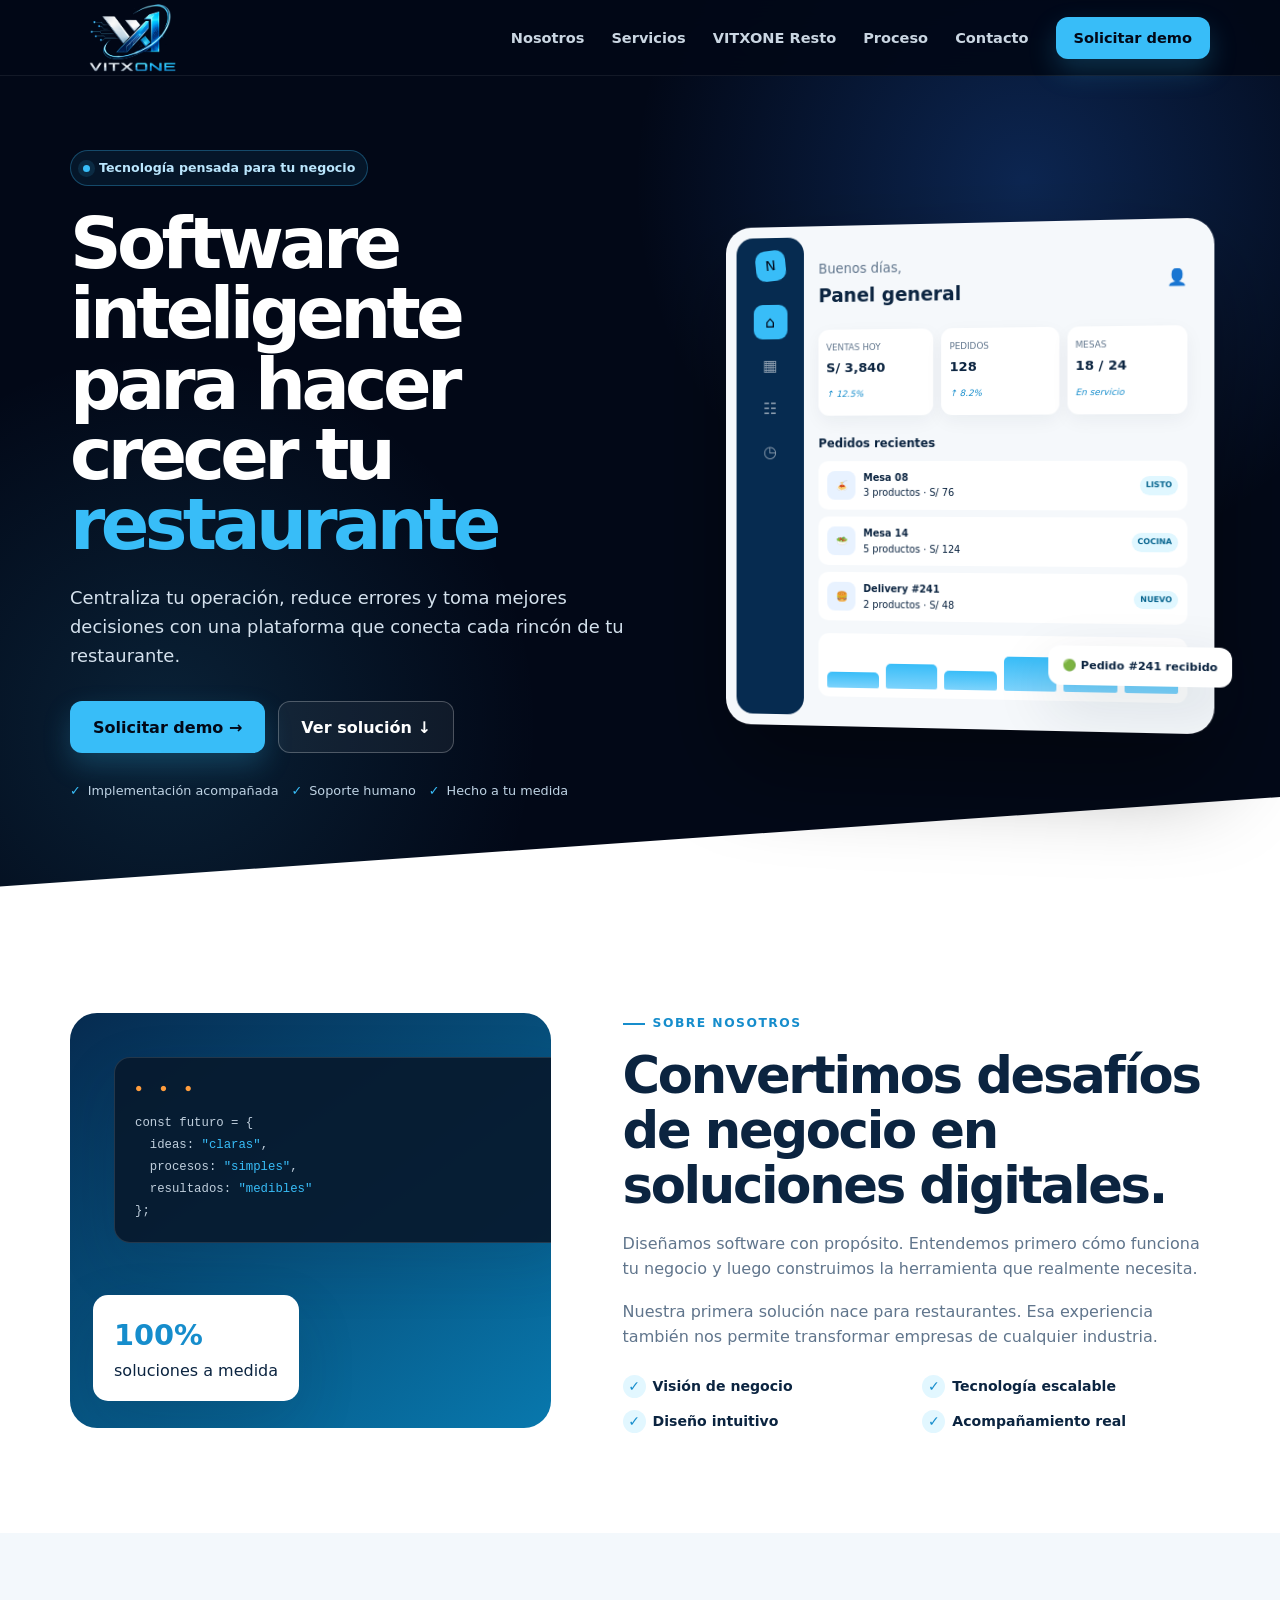
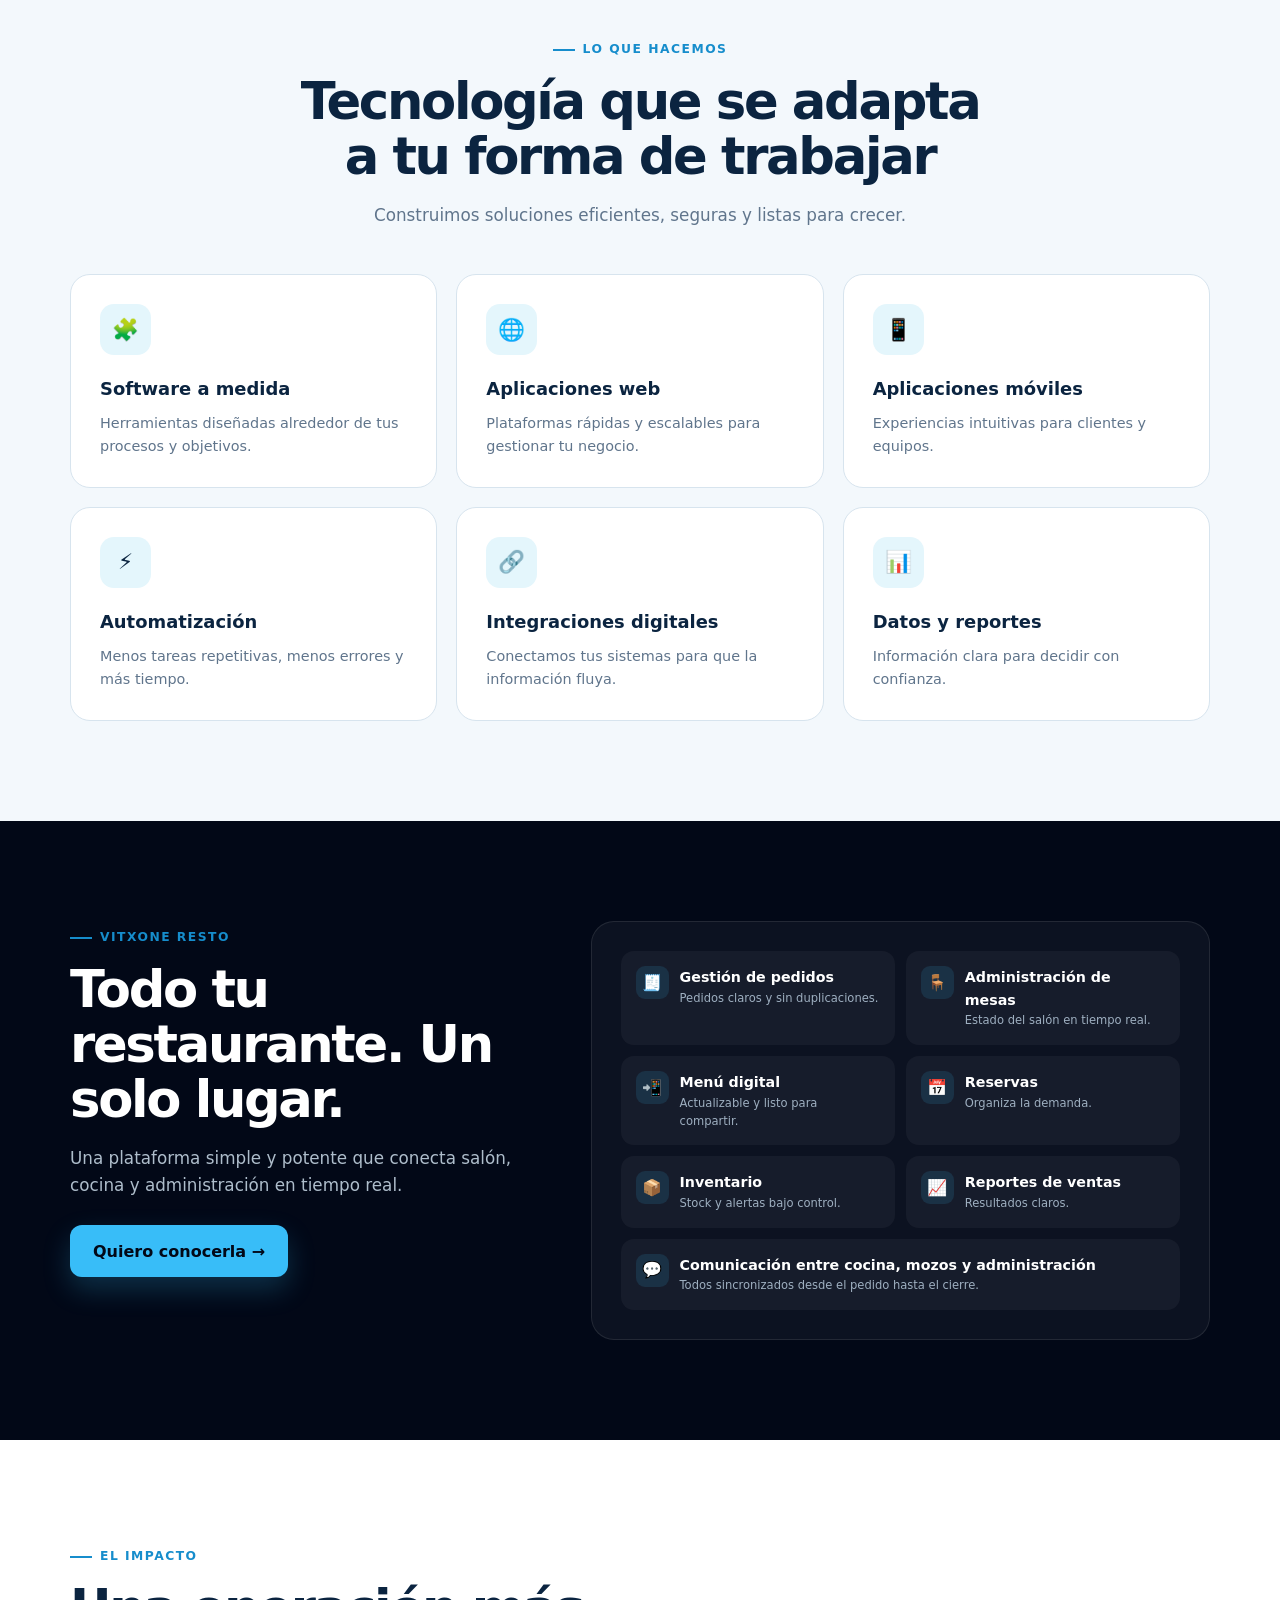
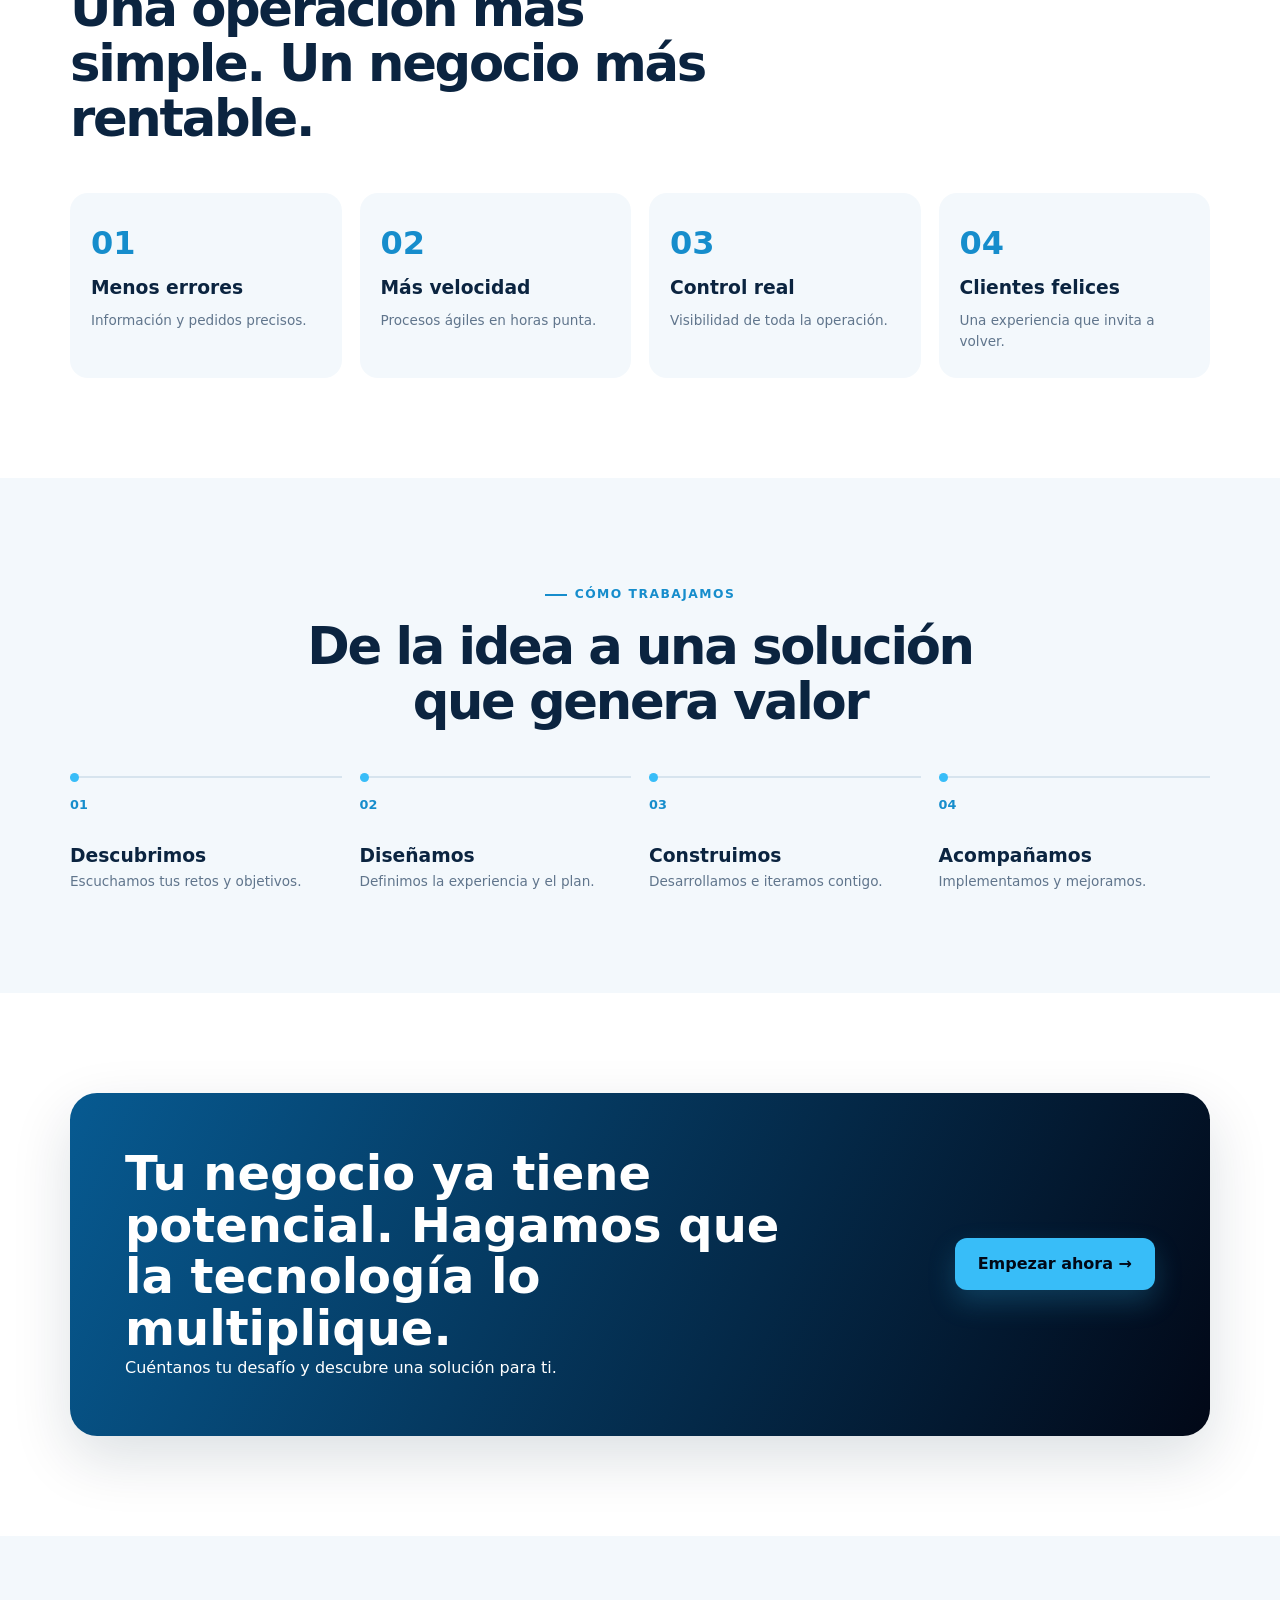
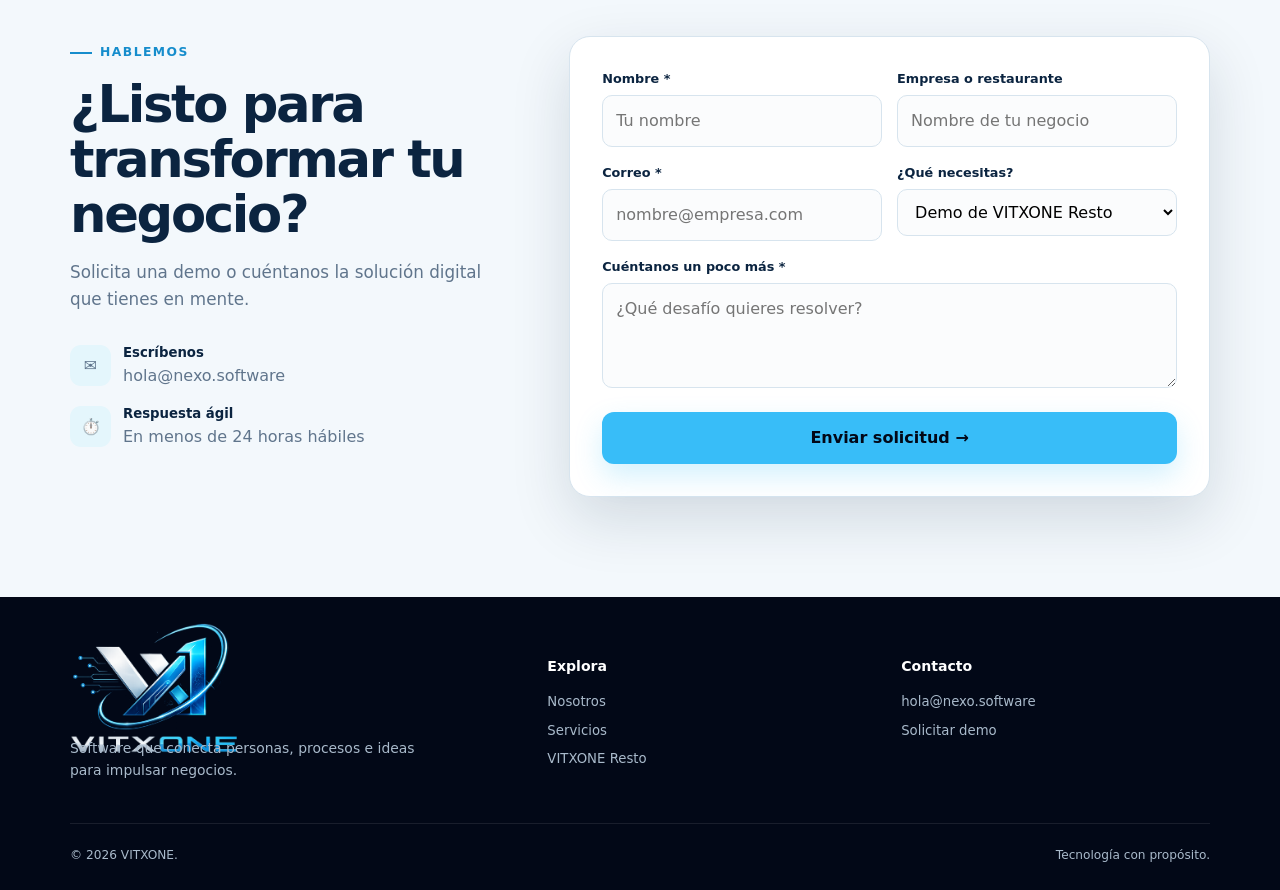
==== commit db7fd474: "Actualiza landing page de VITXONE" ====
--- a/index.html
+++ b/index.html
@@ -1,685 +1,40 @@
-<!DOCTYPE html>
-<html lang="es">
-<head>
-  <meta charset="UTF-8" />
-  <meta name="viewport" content="width=device-width, initial-scale=1.0" />
-
-  <title>VitxOne | Software para Restaurantes</title>
-
-  <script src="https://cdn.tailwindcss.com"></script>
-  <link href="https://fonts.googleapis.com/css2?family=Inter:wght@400;500;600;700;800;900&display=swap" rel="stylesheet">
-
-  <style>
-    :root{
-      --vitx-cyan:#66E0FF;
-      --vitx-blue:#00AFFF;
-      --vitx-blue-2:#0084FF;
-      --vitx-deep:#005CFF;
-      --vitx-dark:#071126;
-      --vitx-text:#111827;
-      --vitx-muted:#647084;
-      --vitx-soft:#F7FBFF;
-    }
-
-    *{box-sizing:border-box}
-
-    html,
-    body{
-      margin:0;
-      width:100%;
-      overflow-x:hidden;
-      scroll-behavior:smooth;
-    }
-
-    body{
-      font-family:Inter,system-ui,sans-serif;
-      color:var(--vitx-text);
-      background:#fff;
-    }
-
-    .container{
-      max-width:1140px;
-      margin:0 auto;
-      padding-left:32px;
-      padding-right:32px;
-    }
-
-    .btn{
-      background:linear-gradient(
-        135deg,
-        var(--vitx-cyan) 0%,
-        var(--vitx-blue) 35%,
-        var(--vitx-blue-2) 70%,
-        var(--vitx-deep) 100%
-      );
-      color:#fff;
-      border-radius:16px;
-      padding:18px 28px;
-      font-weight:900;
-      display:inline-flex;
-      align-items:center;
-      justify-content:center;
-      gap:12px;
-      box-shadow:
-        0 0 20px rgba(0,175,255,.35),
-        0 12px 30px rgba(0,132,255,.25);
-      transition:.3s ease;
-      text-decoration:none;
-    }
-
-    .btn:hover{
-      transform:translateY(-2px);
-      box-shadow:
-        0 0 30px rgba(0,175,255,.45),
-        0 15px 40px rgba(0,132,255,.35);
-    }
-
-    .pill{
-      letter-spacing:.16em;
-      font-weight:900;
-      font-size:14px;
-      color:var(--vitx-deep);
-      text-transform:uppercase;
-    }
-
-    .card{
-      border:1px solid #eef2f7;
-      border-radius:28px;
-      background:#fff;
-      box-shadow:0 18px 45px rgba(15,23,42,.06);
-      transition:.3s ease;
-    }
-
-    .card:hover{
-      transform:translateY(-4px);
-      border-color:rgba(0,175,255,.28);
-      box-shadow:
-        0 24px 60px rgba(15,23,42,.08),
-        0 0 22px rgba(0,175,255,.12);
-    }
-
-    .icon{
-      width:48px;
-      height:48px;
-      border-radius:16px;
-      background:linear-gradient(
-        135deg,
-        var(--vitx-cyan),
-        var(--vitx-blue),
-        var(--vitx-deep)
-      );
-      color:white;
-      display:grid;
-      place-items:center;
-      font-size:24px;
-      box-shadow:0 0 15px rgba(0,175,255,.35);
-    }
-
-    .logo-img{
-      height:95px;
-      width:auto;
-      object-fit:contain;
-      filter:
-        drop-shadow(0 0 10px rgba(0,175,255,.25))
-        drop-shadow(0 0 20px rgba(0,132,255,.15));
-    }
-
-    .brand-name{
-      font-size:28px;
-      line-height:1;
-      font-weight:900;
-      letter-spacing:.03em;
-      color:var(--vitx-dark);
-    }
-
-    .brand-sub{
-      margin-top:5px;
-      font-size:11px;
-      font-weight:900;
-      letter-spacing:.13em;
-      text-transform:uppercase;
-      color:var(--vitx-deep);
-    }
-
-    .nav-link{
-      font-weight:700;
-      color:#30333b;
-      text-decoration:none;
-    }
-
-    .nav-link:hover{
-      color:var(--vitx-blue);
-    }
-
-    .hero-title{
-      font-size:clamp(44px,5vw,68px);
-      line-height:1.05;
-      letter-spacing:-.055em;
-      font-weight:900;
-      max-width:580px;
-    }
-
-    .section-title{
-      font-size:clamp(34px,4vw,58px);
-      line-height:1.08;
-      letter-spacing:-.045em;
-      font-weight:900;
-    }
-
-    .muted{color:var(--vitx-muted)}
-
-    .hero-glow-left{
-      position:absolute;
-      top:70px;
-      left:-120px;
-      width:360px;
-      height:360px;
-      background:rgba(102,224,255,.16);
-      filter:blur(110px);
-      border-radius:999px;
-      pointer-events:none;
-    }
-
-    .hero-glow-right{
-      position:absolute;
-      top:180px;
-      right:-120px;
-      width:420px;
-      height:420px;
-      background:rgba(0,132,255,.13);
-      filter:blur(130px);
-      border-radius:999px;
-      pointer-events:none;
-    }
-
-    .hero-image{
-      border-radius:32px;
-      overflow:hidden;
-      box-shadow:
-        0 30px 70px rgba(15,23,42,.14),
-        0 0 40px rgba(0,175,255,.08);
-    }
-
-    .play-btn{
-      width:96px;
-      height:96px;
-      border-radius:999px;
-      background:rgba(255,255,255,.92);
-      display:grid;
-      place-items:center;
-      box-shadow:0 22px 50px rgba(15,23,42,.2);
-      backdrop-filter:blur(8px);
-    }
-
-    .dashboard-frame{
-      border-radius:28px;
-      padding:20px;
-      background:
-        linear-gradient(135deg,rgba(102,224,255,.25),rgba(0,92,255,.10)),
-        #071126;
-      box-shadow:
-        0 28px 70px rgba(7,17,38,.18),
-        0 0 30px rgba(0,175,255,.16);
-    }
-
-    .price-feature li{
-      margin-bottom:12px;
-    }
-
-    .mobile-menu-button{
-      display:none;
-    }
-
-    @media(max-width:900px){
-      .mobile-hide{display:none!important}
-
-      .mobile-menu-button{
-        display:inline-flex;
-        width:44px;
-        height:44px;
-        align-items:center;
-        justify-content:center;
-        border-radius:12px;
-        background:#eef7ff;
-        color:var(--vitx-deep);
-        font-weight:900;
-      }
-    }
-
-    @media(max-width:768px){
-      .container{
-        padding-left:18px;
-        padding-right:18px;
-      }
-
-      .logo-img{
-        height:58px;
-      }
-
-      .brand-name{
-        font-size:20px;
-      }
-
-      .brand-sub{
-        font-size:8px;
-      }
-
-      .btn{
-        width:100%;
-        justify-content:center;
-        padding:16px 20px;
-      }
-
-      .hero-title{
-        font-size:43px;
-        max-width:100%;
-      }
-
-      .hero-media{
-        margin-top:28px;
-      }
-
-      header .container{
-        height:82px!important;
-      }
-
-      .play-btn{
-        width:76px;
-        height:76px;
-      }
-    }
-  </style>
-</head>
-
-<body>
-
-<header class="sticky top-0 z-50 bg-white/95 backdrop-blur border-b border-slate-100">
-  <div class="container h-[105px] flex items-center justify-between">
-    <a href="#inicio" class="flex items-center gap-4 no-underline">
-      <img src="img/logo.png" alt="VitxOne" class="logo-img">
-
-      <div class="hidden md:block">
-        <div class="brand-name">VITXONE</div>
-        <div class="brand-sub">Software para restaurantes</div>
-      </div>
-    </a>
-
-    <nav class="mobile-hide flex items-center gap-9 text-[17px]">
-      <a class="nav-link" href="#funcionalidades">Funcionalidades</a>
-      <a class="nav-link" href="#precios">Precios</a>
-      <a class="nav-link" href="#modulos">Soluciones</a>
-      <a class="nav-link" href="#faq">FAQ</a>
-      <a class="nav-link" href="#contacto">Contacto</a>
-    </nav>
-
-    <a href="https://wa.me/51966363263" target="_blank" class="mobile-hide btn">
-      Agendar demostración
-    </a>
-
-    <a href="https://wa.me/51966363263" target="_blank" class="mobile-menu-button">
-      ☎
-    </a>
-  </div>
-</header>
-
-<main id="inicio" class="relative pt-16 md:pt-24 pb-20 overflow-hidden">
-  <div class="hero-glow-left"></div>
-  <div class="hero-glow-right"></div>
-
-  <div class="container grid lg:grid-cols-[520px_560px] justify-center gap-20 items-center relative z-10">
-    <section>
-      <p class="pill mb-8">PLATAFORMA PARA RESTAURANTES</p>
-
-      <h1 class="hero-title">
-        El software para restaurantes más completo para tu negocio
-      </h1>
-
-      <p class="mt-7 text-xl md:text-2xl leading-relaxed muted max-w-[620px]">
-        Pedidos, cocina, inventario, caja, reportes y facturación funcionando juntos en un solo sistema.
-        Sin papelitos perdidos y sin descuadres al cierre.
-      </p>
-
-      <div class="mt-10">
-        <a href="https://wa.me/51966363263" target="_blank" class="btn text-lg">
-          Agendar demostración <span>→</span>
-        </a>
-      </div>
-
-      <div class="mt-8 flex flex-wrap gap-x-5 gap-y-2 text-slate-500 font-semibold">
-        <span class="inline-flex items-center gap-2">
-          <span class="text-[#0084FF]">●</span> Listo en minutos
-        </span>
-        <span class="inline-flex items-center gap-2">
-          <span class="text-[#0084FF]">●</span> Soporte en español
-        </span>
-        <span class="inline-flex items-center gap-2">
-          <span class="text-[#0084FF]">●</span> Funciona en la nube
-        </span>
-      </div>
-    </section>
-
-    <section class="hero-media">
-      <div class="hero-image relative">
-        <img
-          src="https://images.unsplash.com/photo-1514933651103-005eec06c04b?q=80&w=1400&auto=format&fit=crop"
-          alt="Restaurante"
-          class="w-full h-[330px] md:h-[430px] object-cover"
-        >
-        <div class="absolute inset-0 bg-black/10"></div>
-
-        <button class="absolute left-1/2 top-1/2 -translate-x-1/2 -translate-y-1/2 play-btn">
-          <span class="text-[#005CFF] text-4xl ml-1">▶</span>
-        </button>
-      </div>
-    </section>
-  </div>
+<!doctype html><html lang="es"><head><meta charset="utf-8"><meta name="viewport" content="width=device-width,initial-scale=1"><title>VITXONE | Software para restaurantes</title><meta name="description" content="Software a medida y gestión integral para restaurantes."><style>
+/* Base y sistema visual */
+:root{--n:#020817;--n2:#062b50;--g:#38bdf8;--gd:#168dcc;--i:#0b2440;--m:#60758c;--s:#f3f8fc;--l:#d7e4ee;--sh:0 22px 60px #02213b24}*{box-sizing:border-box;margin:0;padding:0}html{scroll-behavior:smooth;scroll-padding-top:76px}body{font-family:Inter,system-ui,-apple-system,"Segoe UI",sans-serif;color:var(--i);line-height:1.6;overflow-x:hidden}a{color:inherit;text-decoration:none}button,input,textarea,select{font:inherit}.con{width:min(1140px,calc(100% - 40px));margin:auto}.sec{padding:100px 0}.soft{background:var(--s)}.tag{display:inline-flex;align-items:center;gap:8px;margin-bottom:14px;color:var(--gd);font-size:.77rem;font-weight:850;letter-spacing:.12em;text-transform:uppercase}.tag:before{content:"";width:22px;height:2px;background:currentColor}.title{max-width:720px;margin-bottom:17px;font-size:clamp(2rem,4vw,3.2rem);line-height:1.08;letter-spacing:-.045em}.lead{max-width:650px;color:var(--m);font-size:1.05rem}.head{margin-bottom:46px}.center{text-align:center;margin-inline:auto}.center>*{margin-inline:auto}.btn{display:inline-flex;min-height:52px;padding:0 22px;align-items:center;justify-content:center;border:1px solid transparent;border-radius:12px;font-weight:780;transition:.25s;cursor:pointer}.btn:hover{transform:translateY(-3px)}.primary{background:var(--g);color:var(--n);box-shadow:0 12px 28px #38bdf838}.primary:hover{background:#0ea5e9}.outline{color:#fff;border-color:#ffffff40;background:#ffffff0d}.outline:hover{background:#ffffff1c}
+/* Navegación fija */
+header{position:fixed;inset:0 0 auto;z-index:20;height:76px;color:#fff;background:#020817ed;backdrop-filter:blur(14px);border-bottom:1px solid #ffffff12}.nav{height:100%;display:flex;align-items:center;justify-content:space-between}.logo{display:flex;align-items:center;height:68px}.brand-logo{display:block;width:126px;height:68px;object-fit:contain}.brand .brand-logo{width:170px;height:auto}.mark{display:grid;width:36px;aspect-ratio:1;place-items:center;border-radius:10px;background:var(--g);color:var(--n);font-size:.9rem;transform:rotate(-6deg)}.links{display:flex;align-items:center;gap:27px;list-style:none;color:#cad6e2;font-size:.91rem;font-weight:650}.links a:hover{color:var(--g)}.navbtn{min-height:42px;padding-inline:17px}.hamb{display:none;width:44px;height:44px;border:0;border-radius:10px;background:#ffffff12}.hamb span{display:block;width:21px;height:2px;margin:5px auto;background:#fff;transition:.25s}
+/* Hero y mockup */
+.hero{position:relative;min-height:780px;padding:150px 0 105px;overflow:hidden;color:#fff;background:radial-gradient(circle at 80% 20%,#2775ec45,transparent 31%),radial-gradient(circle at 13% 80%,#38bdf824,transparent 28%),var(--n)}.hero:after{content:"";position:absolute;inset:auto -10% -170px;height:235px;background:#fff;transform:rotate(-4deg)}.hero-grid{position:relative;z-index:1;display:grid;grid-template-columns:1.04fr .96fr;gap:65px;align-items:center}.badge{display:inline-flex;align-items:center;gap:9px;margin-bottom:22px;padding:7px 12px;border:1px solid #38bdf850;border-radius:99px;background:#38bdf814;color:#bae6fd;font-size:.79rem;font-weight:750}.pulse{width:7px;height:7px;border-radius:50%;background:var(--g);box-shadow:0 0 0 5px #38bdf820}.hero h1{max-width:700px;font-size:clamp(2.8rem,5.6vw,5rem);line-height:.98;letter-spacing:-.065em}.hero h1 span{color:var(--g)}.hero-copy>p{max-width:590px;margin:25px 0 31px;color:#d4e1ed;font-size:1.12rem}.actions,.proof{display:flex;flex-wrap:wrap;gap:13px}.proof{margin-top:28px;color:#bfd3e4;font-size:.8rem}.proof span:before{content:"✓";margin-right:7px;color:var(--g);font-weight:900}.mock{position:relative;display:grid;grid-template-columns:70px 1fr;width:95%;margin-left:auto;min-height:440px;padding:10px;border:1px solid #ffffff25;border-radius:26px;background:#f5f8fb;color:var(--i);box-shadow:0 45px 90px #0006;transform:perspective(1000px) rotateY(-5deg);animation:float 5s ease-in-out infinite}.side{padding:13px 7px;border-radius:17px;background:var(--n2);text-align:center}.side .mark{width:31px;margin:0 auto 24px}.si{display:grid;width:35px;height:35px;margin:9px auto;place-items:center;border-radius:9px;color:#fff;opacity:.55}.si.on{background:var(--g);color:var(--n);opacity:1}.dash{padding:19px 15px}.top{display:flex;justify-content:space-between;align-items:center}.top small{color:var(--m)}.metrics{display:grid;grid-template-columns:repeat(3,1fr);gap:8px;margin:19px 0}.metric{padding:11px 8px;border-radius:11px;background:#fff;box-shadow:0 6px 18px #10243d0d}.metric small{display:block;color:var(--m);font-size:.55rem}.metric b{font-size:.82rem}.metric em{color:var(--gd);font-size:.55rem}.dash h4{margin-bottom:8px;font-size:.74rem}.order{display:grid;grid-template-columns:auto 1fr auto;gap:8px;align-items:center;margin-bottom:7px;padding:9px;border-radius:10px;background:#fff;font-size:.61rem}.oi{display:grid;width:29px;height:29px;place-items:center;border-radius:8px;background:#e8f2ff}.status{padding:3px 6px;border-radius:50px;background:#e0f7ff;color:#07658f;font-size:.49rem;font-weight:850}.chart{height:64px;margin-top:13px;padding:9px;display:flex;align-items:end;gap:7px;border-radius:11px;background:#fff}.bar{flex:1;height:var(--h);border-radius:5px 5px 2px 2px;background:linear-gradient(var(--g),#7dd3fc)}.pop{position:absolute;right:-18px;bottom:45px;padding:11px 14px;border-radius:12px;background:#fff;box-shadow:var(--sh);font-size:.69rem;font-weight:750}@keyframes float{50%{translate:0 -10px}}
+/* Contenido */
+.about,.product-grid,.contact{display:grid;grid-template-columns:.9fr 1.1fr;gap:72px;align-items:center}.visual{position:relative;min-height:415px;overflow:hidden;border-radius:27px;background:linear-gradient(145deg,var(--n2),#0878ad)}.code{position:absolute;inset:44px -20px auto 44px;padding:20px;border:1px solid #ffffff1f;border-radius:16px;background:#071a2fee;color:#c0cfdd;box-shadow:var(--sh);font:.77rem/1.8 ui-monospace,monospace}.dots{margin-bottom:12px;color:#ff9d3d;letter-spacing:5px}.cg{color:var(--g)}.stat{position:absolute;left:23px;bottom:27px;padding:17px 21px;border-radius:15px;background:#fff;box-shadow:var(--sh)}.stat b{display:block;color:var(--gd);font-size:1.8rem}.copy p{margin-bottom:17px;color:var(--m)}.checks{display:grid;grid-template-columns:1fr 1fr;gap:12px;margin-top:25px}.checks span{font-size:.88rem;font-weight:700}.checks span:before{content:"✓";display:inline-grid;width:23px;height:23px;margin-right:7px;place-items:center;border-radius:50%;background:#e2f7ff;color:var(--gd)}.cards{display:grid;grid-template-columns:repeat(3,1fr);gap:19px}.card{padding:29px;border:1px solid var(--l);border-radius:20px;background:#fff;transition:.3s}.card:hover{transform:translateY(-7px);border-color:transparent;box-shadow:var(--sh)}.icon{display:grid;width:51px;height:51px;margin-bottom:20px;place-items:center;border-radius:14px;background:#e4f6fc;font-size:1.35rem}.card h3{margin-bottom:8px;font-size:1.12rem}.card p{color:var(--m);font-size:.9rem}.product{color:#fff;background:var(--n)}.product-grid{grid-template-columns:.84fr 1.16fr;align-items:start}.product .lead{color:#aebdcb}.panel{padding:29px;border:1px solid #ffffff18;border-radius:23px;background:#ffffff0b}.features{display:grid;grid-template-columns:1fr 1fr;gap:11px}.feature{display:flex;gap:11px;padding:15px;border-radius:13px;background:#ffffff0b;transition:.25s}.feature:hover{transform:translateX(4px);background:#38bdf818}.fi{flex:0 0 33px;display:grid;height:33px;place-items:center;border-radius:9px;background:#38bdf820}.feature h3{font-size:.89rem}.feature p{color:#9eafc0;font-size:.72rem}.benefits,.steps{display:grid;grid-template-columns:repeat(4,1fr);gap:18px}.benefit{padding:25px 21px;border-radius:18px;background:var(--s)}.num{color:var(--gd);font-size:2rem;font-weight:850}.benefit h3{margin:4px 0 7px}.benefit p,.step p{color:var(--m);font-size:.85rem}.steps{counter-reset:step}.step{position:relative;padding-top:17px;border-top:2px solid var(--l);counter-increment:step}.step:before{content:"0" counter(step);display:block;margin-bottom:26px;color:var(--gd);font-size:.8rem;font-weight:850}.step:after{content:"";position:absolute;left:0;top:-5px;width:9px;height:9px;border-radius:50%;background:var(--g)}.cta{display:flex;align-items:center;justify-content:space-between;gap:35px;padding:55px;border-radius:27px;color:#fff;background:linear-gradient(115deg,#075a91,var(--n));box-shadow:var(--sh)}.cta h2{max-width:670px;font-size:clamp(2rem,4vw,3rem);line-height:1.08}.contact{grid-template-columns:.8fr 1.2fr;align-items:start}.details{display:grid;gap:14px;margin-top:29px}.detail{display:flex;align-items:center;gap:12px;color:var(--m)}.detail b{display:block;color:var(--i);font-size:.83rem}.di{display:grid;width:41px;height:41px;place-items:center;border-radius:11px;background:#e4f6fc}.form{padding:32px;border:1px solid var(--l);border-radius:21px;background:#fff;box-shadow:var(--sh)}.row{display:grid;grid-template-columns:1fr 1fr;gap:15px}.field{margin-bottom:16px}.field label{display:block;margin-bottom:6px;font-size:.8rem;font-weight:750}.field input,.field textarea,.field select{width:100%;padding:12px 13px;border:1px solid var(--l);border-radius:10px;outline:0;background:#fbfcfd}.field input:focus,.field textarea:focus,.field select:focus{border-color:var(--gd);box-shadow:0 0 0 3px #38bdf824}.field textarea{min-height:105px;resize:vertical}.form .btn{width:100%;border:0}.message{display:none;margin-top:13px;padding:10px;border-radius:9px;background:#e2f7ff;color:#07658f;text-align:center;font-size:.83rem;font-weight:700}.message.show{display:block}
+/* Footer, animaciones y responsive */
+footer{padding:58px 0 24px;color:#a9bacb;background:var(--n)}.footer-grid{display:grid;grid-template-columns:1.4fr 1fr 1fr;gap:45px;padding-bottom:42px}.brand p{max-width:350px;margin-top:14px;font-size:.87rem}.col h3{margin-bottom:14px;color:#fff;font-size:.88rem}.col a{display:block;width:max-content;margin:7px 0;font-size:.83rem}.bottom{display:flex;justify-content:space-between;gap:20px;padding-top:22px;border-top:1px solid #ffffff17;font-size:.76rem}.reveal{opacity:0;transform:translateY(24px);transition:.7s}.reveal.visible{opacity:1;transform:none}@media(max-width:960px){.sec{padding:82px 0}.hero-grid,.about,.product-grid,.contact{grid-template-columns:1fr}.hero{padding-top:128px}.hero-copy{text-align:center}.hero-copy>p{margin-inline:auto}.actions,.proof{justify-content:center}.mock{width:min(570px,90%);margin:20px auto}.about,.product-grid,.contact{gap:44px}.cards,.benefits,.steps{grid-template-columns:repeat(2,1fr)}.links{position:fixed;inset:76px 20px auto;display:grid;gap:0;padding:14px;border-radius:15px;background:#041a31;box-shadow:0 20px 50px #0005;opacity:0;transform:translateY(-10px);pointer-events:none;transition:.25s}.links.open{opacity:1;transform:none;pointer-events:auto}.links a{display:block;padding:11px}.hamb{display:block}.hamb.active span:first-child{transform:translateY(7px) rotate(45deg)}.hamb.active span:nth-child(2){opacity:0}.hamb.active span:last-child{transform:translateY(-7px) rotate(-45deg)}}@media(max-width:640px){.brand-logo{width:108px;height:62px}.con{width:calc(100% - 28px)}.sec{padding:68px 0}.hero{min-height:auto;padding:122px 0 105px}.hero h1{font-size:2.7rem}.actions .btn{width:100%}.mock{grid-template-columns:52px 1fr;min-height:360px;padding:7px;transform:none}.side{padding:9px 4px}.side .mark{width:28px;margin-bottom:14px}.si{width:30px;height:30px}.dash{padding:12px 8px}.metrics{gap:5px}.metric{padding:7px 5px}.metric b{font-size:.66rem}.pop{right:-3px;bottom:20px}.visual{min-height:335px}.code{inset:34px -60px auto 23px}.checks,.cards,.features,.benefits,.steps,.row,.footer-grid{grid-template-columns:1fr}.wide{grid-column:auto!important}.panel,.form{padding:19px}.cta{align-items:flex-start;flex-direction:column;padding:34px 24px}.cta .btn{width:100%}.bottom{flex-direction:column}.footer-grid{gap:28px}}@media(prefers-reduced-motion:reduce){html{scroll-behavior:auto}*,*:before,*:after{animation:none!important;transition-duration:.01ms!important}}
+</style></head><body>
+<header><nav class="nav con"><a class="logo" href="#inicio" aria-label="VITXONE, inicio"><img class="brand-logo" src="logo.png" alt="VITXONE"></a><ul class="links" id="links"><li><a href="#nosotros">Nosotros</a></li><li><a href="#servicios">Servicios</a></li><li><a href="#solucion">VITXONE Resto</a></li><li><a href="#proceso">Proceso</a></li><li><a href="#contacto">Contacto</a></li><li><a class="btn primary navbtn" href="#contacto">Solicitar demo</a></li></ul><button class="hamb" aria-label="Abrir menú" aria-expanded="false"><span></span><span></span><span></span></button></nav></header>
+<main>
+<!-- Hero con mockup visual -->
+<section class="hero" id="inicio"><div class="con hero-grid"><div class="hero-copy"><div class="badge"><i class="pulse"></i>Tecnología pensada para tu negocio</div><h1>Software inteligente para hacer crecer tu <span>restaurante</span></h1><p>Centraliza tu operación, reduce errores y toma mejores decisiones con una plataforma que conecta cada rincón de tu restaurante.</p><div class="actions"><a class="btn primary" href="#contacto">Solicitar demo →</a><a class="btn outline" href="#solucion">Ver solución ↓</a></div><div class="proof"><span>Implementación acompañada</span><span>Soporte humano</span><span>Hecho a tu medida</span></div></div><div class="mock"><aside class="side"><div class="mark">N</div><div class="si on">⌂</div><div class="si">▦</div><div class="si">☷</div><div class="si">◷</div></aside><div class="dash"><div class="top"><div><small>Buenos días,</small><h3>Panel general</h3></div><span>👤</span></div><div class="metrics"><div class="metric"><small>VENTAS HOY</small><b>S/ 3,840</b><br><em>↑ 12.5%</em></div><div class="metric"><small>PEDIDOS</small><b>128</b><br><em>↑ 8.2%</em></div><div class="metric"><small>MESAS</small><b>18 / 24</b><br><em>En servicio</em></div></div><h4>Pedidos recientes</h4><div class="order"><span class="oi">🍝</span><span><b>Mesa 08</b><br>3 productos · S/ 76</span><span class="status">LISTO</span></div><div class="order"><span class="oi">🥗</span><span><b>Mesa 14</b><br>5 productos · S/ 124</span><span class="status">COCINA</span></div><div class="order"><span class="oi">🍔</span><span><b>Delivery #241</b><br>2 productos · S/ 48</span><span class="status">NUEVO</span></div><div class="chart"><i class="bar" style="--h:35%"></i><i class="bar" style="--h:55%"></i><i class="bar" style="--h:42%"></i><i class="bar" style="--h:74%"></i><i class="bar" style="--h:65%"></i><i class="bar" style="--h:90%"></i></div></div><div class="pop">🟢 Pedido #241 recibido</div></div></div></section>
+<!-- Sobre nosotros -->
+<section class="sec" id="nosotros"><div class="con about"><div class="visual reveal"><div class="code"><div class="dots">● ● ●</div>const futuro = {<br>&nbsp; ideas: <span class="cg">"claras"</span>,<br>&nbsp; procesos: <span class="cg">"simples"</span>,<br>&nbsp; resultados: <span class="cg">"medibles"</span><br>};</div><div class="stat"><b>100%</b> soluciones a medida</div></div><div class="copy reveal"><span class="tag">Sobre nosotros</span><h2 class="title">Convertimos desafíos de negocio en soluciones digitales.</h2><p>Diseñamos software con propósito. Entendemos primero cómo funciona tu negocio y luego construimos la herramienta que realmente necesita.</p><p>Nuestra primera solución nace para restaurantes. Esa experiencia también nos permite transformar empresas de cualquier industria.</p><div class="checks"><span>Visión de negocio</span><span>Tecnología escalable</span><span>Diseño intuitivo</span><span>Acompañamiento real</span></div></div></div></section>
+<!-- Servicios -->
+<section class="sec soft" id="servicios"><div class="con"><div class="head center reveal"><span class="tag">Lo que hacemos</span><h2 class="title">Tecnología que se adapta a tu forma de trabajar</h2><p class="lead">Construimos soluciones eficientes, seguras y listas para crecer.</p></div><div class="cards"><article class="card reveal"><div class="icon">🧩</div><h3>Software a medida</h3><p>Herramientas diseñadas alrededor de tus procesos y objetivos.</p></article><article class="card reveal"><div class="icon">🌐</div><h3>Aplicaciones web</h3><p>Plataformas rápidas y escalables para gestionar tu negocio.</p></article><article class="card reveal"><div class="icon">📱</div><h3>Aplicaciones móviles</h3><p>Experiencias intuitivas para clientes y equipos.</p></article><article class="card reveal"><div class="icon">⚡</div><h3>Automatización</h3><p>Menos tareas repetitivas, menos errores y más tiempo.</p></article><article class="card reveal"><div class="icon">🔗</div><h3>Integraciones digitales</h3><p>Conectamos tus sistemas para que la información fluya.</p></article><article class="card reveal"><div class="icon">📊</div><h3>Datos y reportes</h3><p>Información clara para decidir con confianza.</p></article></div></div></section>
+<!-- Aplicación para restaurantes -->
+<section class="sec product" id="solucion"><div class="con product-grid"><div class="reveal"><span class="tag">VITXONE Resto</span><h2 class="title">Todo tu restaurante. Un solo lugar.</h2><p class="lead">Una plataforma simple y potente que conecta salón, cocina y administración en tiempo real.</p><a class="btn primary" href="#contacto" style="margin-top:27px">Quiero conocerla →</a></div><div class="panel reveal"><div class="features"><article class="feature"><span class="fi">🧾</span><div><h3>Gestión de pedidos</h3><p>Pedidos claros y sin duplicaciones.</p></div></article><article class="feature"><span class="fi">🪑</span><div><h3>Administración de mesas</h3><p>Estado del salón en tiempo real.</p></div></article><article class="feature"><span class="fi">📲</span><div><h3>Menú digital</h3><p>Actualizable y listo para compartir.</p></div></article><article class="feature"><span class="fi">📅</span><div><h3>Reservas</h3><p>Organiza la demanda.</p></div></article><article class="feature"><span class="fi">📦</span><div><h3>Inventario</h3><p>Stock y alertas bajo control.</p></div></article><article class="feature"><span class="fi">📈</span><div><h3>Reportes de ventas</h3><p>Resultados claros.</p></div></article><article class="feature wide" style="grid-column:1/-1"><span class="fi">💬</span><div><h3>Comunicación entre cocina, mozos y administración</h3><p>Todos sincronizados desde el pedido hasta el cierre.</p></div></article></div></div></div></section>
+<!-- Beneficios -->
+<section class="sec"><div class="con"><div class="head reveal"><span class="tag">El impacto</span><h2 class="title">Una operación más simple. Un negocio más rentable.</h2></div><div class="benefits"><article class="benefit reveal"><div class="num">01</div><h3>Menos errores</h3><p>Información y pedidos precisos.</p></article><article class="benefit reveal"><div class="num">02</div><h3>Más velocidad</h3><p>Procesos ágiles en horas punta.</p></article><article class="benefit reveal"><div class="num">03</div><h3>Control real</h3><p>Visibilidad de toda la operación.</p></article><article class="benefit reveal"><div class="num">04</div><h3>Clientes felices</h3><p>Una experiencia que invita a volver.</p></article></div></div></section>
+<!-- Proceso -->
+<section class="sec soft" id="proceso"><div class="con"><div class="head center reveal"><span class="tag">Cómo trabajamos</span><h2 class="title">De la idea a una solución que genera valor</h2></div><div class="steps"><article class="step reveal"><h3>Descubrimos</h3><p>Escuchamos tus retos y objetivos.</p></article><article class="step reveal"><h3>Diseñamos</h3><p>Definimos la experiencia y el plan.</p></article><article class="step reveal"><h3>Construimos</h3><p>Desarrollamos e iteramos contigo.</p></article><article class="step reveal"><h3>Acompañamos</h3><p>Implementamos y mejoramos.</p></article></div></div></section>
+<!-- CTA -->
+<section class="sec"><div class="con"><div class="cta reveal"><div><h2>Tu negocio ya tiene potencial. Hagamos que la tecnología lo multiplique.</h2><p>Cuéntanos tu desafío y descubre una solución para ti.</p></div><a class="btn primary" href="#contacto">Empezar ahora →</a></div></div></section>
+<!-- Contacto -->
+<section class="sec soft" id="contacto"><div class="con contact"><div class="reveal"><span class="tag">Hablemos</span><h2 class="title">¿Listo para transformar tu negocio?</h2><p class="lead">Solicita una demo o cuéntanos la solución digital que tienes en mente.</p><div class="details"><div class="detail"><span class="di">✉️</span><span><b>Escríbenos</b>hola@nexo.software</span></div><div class="detail"><span class="di">⏱️</span><span><b>Respuesta ágil</b>En menos de 24 horas hábiles</span></div></div></div><form class="form reveal" id="form" novalidate><div class="row"><div class="field"><label for="name">Nombre *</label><input id="name" placeholder="Tu nombre" required></div><div class="field"><label for="business">Empresa o restaurante</label><input id="business" placeholder="Nombre de tu negocio"></div></div><div class="row"><div class="field"><label for="email">Correo *</label><input id="email" type="email" placeholder="nombre@empresa.com" required></div><div class="field"><label for="interest">¿Qué necesitas?</label><select id="interest"><option>Demo de VITXONE Resto</option><option>Software a medida</option><option>Aplicación web o móvil</option><option>Automatización</option></select></div></div><div class="field"><label for="message">Cuéntanos un poco más *</label><textarea id="message" placeholder="¿Qué desafío quieres resolver?" required></textarea></div><button class="btn primary" type="submit">Enviar solicitud →</button><div class="message" id="success" role="status">¡Gracias! Recibimos tu solicitud. Nos pondremos en contacto muy pronto.</div></form></div></section>
 </main>
-
-<section id="funcionalidades" class="py-20 bg-[#f8fbff]">
-  <div class="container">
-    <div class="max-w-3xl">
-      <p class="pill mb-5">FUNCIONALIDADES</p>
-      <h2 class="section-title">Todo lo que tu restaurante necesita, en una sola plataforma</h2>
-      <p class="mt-5 text-xl muted">
-        Diseñado para restaurantes, cafeterías, pollerías, cevicherías, bares, dark kitchens y cadenas.
-      </p>
-    </div>
-
-    <div class="mt-12 grid md:grid-cols-2 lg:grid-cols-3 gap-6">
-      <div class="card p-8">
-        <div class="icon">🧾</div>
-        <h3 class="mt-6 text-2xl font-black">Punto de venta POS</h3>
-        <p class="mt-3 muted leading-relaxed">Toma pedidos, gestiona mesas, descuentos, pagos y tickets desde una pantalla simple.</p>
-      </div>
-
-      <div class="card p-8">
-        <div class="icon">🍳</div>
-        <h3 class="mt-6 text-2xl font-black">Cocina y comandas</h3>
-        <p class="mt-3 muted leading-relaxed">Envía pedidos a cocina automáticamente y organiza la preparación por áreas.</p>
-      </div>
-
-      <div class="card p-8">
-        <div class="icon">📦</div>
-        <h3 class="mt-6 text-2xl font-black">Inventario</h3>
-        <p class="mt-3 muted leading-relaxed">Controla insumos, recetas, costos, stock mínimo y movimientos de almacén.</p>
-      </div>
-
-      <div class="card p-8">
-        <div class="icon">📊</div>
-        <h3 class="mt-6 text-2xl font-black">Reportes</h3>
-        <p class="mt-3 muted leading-relaxed">Ventas por día, productos más vendidos, cierres de caja, gastos y rendimiento.</p>
-      </div>
-
-      <div class="card p-8">
-        <div class="icon">☑</div>
-        <h3 class="mt-6 text-2xl font-black">Facturación electrónica</h3>
-        <p class="mt-3 muted leading-relaxed">Emite boletas y facturas, controla comprobantes y ordena tu operación diaria.</p>
-      </div>
-
-      <div class="card p-8">
-        <div class="icon">🧑‍💼</div>
-        <h3 class="mt-6 text-2xl font-black">Usuarios y permisos</h3>
-        <p class="mt-3 muted leading-relaxed">Controla qué puede ver o hacer cada usuario: mozos, cajeros, cocina y administración.</p>
-      </div>
-    </div>
-  </div>
-</section>
-
-<section id="modulos" class="py-20 bg-white">
-  <div class="container grid lg:grid-cols-2 gap-14 items-center">
-    <div>
-      <p class="pill mb-5">SOLUCIONES</p>
-
-      <h2 class="section-title">Controla la operación completa de tu restaurante</h2>
-
-      <p class="mt-6 text-xl muted leading-relaxed">
-        VitxOne centraliza ventas, pedidos, cocina, inventario y administración para que tengas control real de tu negocio.
-      </p>
-
-      <div class="mt-8 space-y-5">
-        <div class="flex gap-4">
-          <div class="icon shrink-0">✓</div>
-          <div>
-            <h3 class="font-black text-xl">Menos errores en pedidos</h3>
-            <p class="muted mt-1">El pedido llega claro a cocina y se reduce la comunicación manual.</p>
-          </div>
-        </div>
-
-        <div class="flex gap-4">
-          <div class="icon shrink-0">✓</div>
-          <div>
-            <h3 class="font-black text-xl">Más control de caja</h3>
-            <p class="muted mt-1">Registra ingresos, egresos, aperturas, cierres y medios de pago.</p>
-          </div>
-        </div>
-
-        <div class="flex gap-4">
-          <div class="icon shrink-0">✓</div>
-          <div>
-            <h3 class="font-black text-xl">Mejores decisiones</h3>
-            <p class="muted mt-1">Identifica tus platos más vendidos, horarios fuertes y rentabilidad.</p>
-          </div>
-        </div>
-      </div>
-    </div>
-
-    <div class="card p-6 md:p-8 bg-gradient-to-br from-white to-sky-50">
-      <div class="dashboard-frame">
-        <div class="bg-white rounded-2xl p-5">
-          <div class="grid grid-cols-2 md:grid-cols-4 gap-4">
-            <div class="rounded-2xl bg-slate-50 p-4">
-              <p class="text-sm muted">Ventas</p>
-              <b class="text-2xl">S/5,680</b>
-            </div>
-
-            <div class="rounded-2xl bg-slate-50 p-4">
-              <p class="text-sm muted">Pedidos</p>
-              <b class="text-2xl">32</b>
-            </div>
-
-            <div class="rounded-2xl bg-slate-50 p-4">
-              <p class="text-sm muted">Ticket</p>
-              <b class="text-2xl">S/177</b>
-            </div>
-
-            <div class="rounded-2xl bg-slate-50 p-4">
-              <p class="text-sm muted">Mesas</p>
-              <b class="text-2xl">8/15</b>
-            </div>
-          </div>
-
-          <div class="mt-6 rounded-2xl bg-sky-50 p-6 h-52 flex items-end gap-5">
-            <div class="w-12 bg-sky-300 h-20 rounded-t-xl"></div>
-            <div class="w-12 bg-cyan-400 h-28 rounded-t-xl"></div>
-            <div class="w-12 bg-blue-400 h-24 rounded-t-xl"></div>
-            <div class="w-12 bg-blue-600 h-36 rounded-t-xl"></div>
-            <div class="w-12 bg-cyan-300 h-32 rounded-t-xl"></div>
-          </div>
-        </div>
-      </div>
-    </div>
-  </div>
-</section>
-
-<section class="py-20 bg-[#071126] text-white relative overflow-hidden">
-  <div class="absolute -top-24 -right-24 w-96 h-96 bg-cyan-400/10 blur-[120px] rounded-full"></div>
-
-  <div class="container relative z-10">
-    <div class="text-center max-w-3xl mx-auto">
-      <p class="text-sky-300 font-black tracking-[.16em] uppercase text-sm mb-5">IMPLEMENTACIÓN</p>
-      <h2 class="section-title">Empieza a operar en pocos pasos</h2>
-    </div>
-
-    <div class="mt-12 grid md:grid-cols-4 gap-5">
-      <div class="rounded-3xl border border-white/10 bg-white/5 p-7">
-        <b class="text-sky-300">01</b>
-        <h3 class="text-2xl font-black mt-4">Crea tu cuenta</h3>
-        <p class="mt-3 text-slate-300">Registramos tu negocio y usuarios.</p>
-      </div>
-
-      <div class="rounded-3xl border border-white/10 bg-white/5 p-7">
-        <b class="text-sky-300">02</b>
-        <h3 class="text-2xl font-black mt-4">Configura tu carta</h3>
-        <p class="mt-3 text-slate-300">Agregamos platos, precios y categorías.</p>
-      </div>
-
-      <div class="rounded-3xl border border-white/10 bg-white/5 p-7">
-        <b class="text-sky-300">03</b>
-        <h3 class="text-2xl font-black mt-4">Activa caja</h3>
-        <p class="mt-3 text-slate-300">Medios de pago, impresoras y permisos.</p>
-      </div>
-
-      <div class="rounded-3xl border border-white/10 bg-white/5 p-7">
-        <b class="text-sky-300">04</b>
-        <h3 class="text-2xl font-black mt-4">Vende</h3>
-        <p class="mt-3 text-slate-300">Pedidos, cocina y reportes en tiempo real.</p>
-      </div>
-    </div>
-  </div>
-</section>
-
-<section id="precios" class="py-20 bg-white">
-  <div class="container">
-    <div class="text-center max-w-3xl mx-auto">
-      <p class="pill mb-5">PRECIOS</p>
-      <h2 class="section-title">Planes simples para crecer</h2>
-      <p class="mt-5 text-xl muted">Elige el plan ideal para tu operación.</p>
-    </div>
-
-    <div class="mt-12 grid lg:grid-cols-3 gap-7">
-      <div class="card p-8">
-        <h3 class="text-3xl font-black">Básico</h3>
-        <p class="muted mt-2">Para empezar rápido.</p>
-        <p class="text-5xl font-black my-7">S/99<span class="text-lg">/mes</span></p>
-
-        <ul class="space-y-3 muted price-feature">
-          <li>✓ POS</li>
-          <li>✓ Comandas</li>
-          <li>✓ Carta digital</li>
-          <li>✓ 5 usuarios</li>
-        </ul>
-
-        <a href="https://wa.me/51966363263" class="btn mt-8 w-full justify-center">Empezar</a>
-      </div>
-
-      <div class="card p-8 border-2 border-[#00AFFF] relative">
-        <span class="absolute -top-4 left-8 bg-[#005CFF] text-white px-4 py-2 rounded-full font-black text-sm">
-          Más elegido
-        </span>
-
-        <h3 class="text-3xl font-black">Profesional</h3>
-        <p class="muted mt-2">Para controlar todo.</p>
-        <p class="text-5xl font-black my-7">S/119<span class="text-lg">/mes</span></p>
-
-        <ul class="space-y-3 muted price-feature">
-          <li>✓ Todo del Básico</li>
-          <li>✓ Inventario</li>
-          <li>✓ Recetas y costos</li>
-          <li>✓ Reportes avanzados</li>
-        </ul>
-
-        <a href="https://wa.me/51966363263" class="btn mt-8 w-full justify-center">Solicitar demo</a>
-      </div>
-
-      <div class="card p-8">
-        <h3 class="text-3xl font-black">Empresarial</h3>
-        <p class="muted mt-2">Para cadenas y franquicias.</p>
-        <p class="text-5xl font-black my-7">A medida</p>
-
-        <ul class="space-y-3 muted price-feature">
-          <li>✓ Multi-sucursal</li>
-          <li>✓ Integraciones</li>
-          <li>✓ Soporte prioritario</li>
-          <li>✓ Capacitación</li>
-        </ul>
-
-        <a href="https://wa.me/51966363263" class="btn mt-8 w-full justify-center">Contactar</a>
-      </div>
-    </div>
-  </div>
-</section>
-
-<section id="faq" class="py-20 bg-[#f8fbff]">
-  <div class="container max-w-4xl">
-    <div class="text-center">
-      <p class="pill mb-5">FAQ</p>
-      <h2 class="section-title">Preguntas frecuentes</h2>
-    </div>
-
-    <div class="mt-10 space-y-4">
-      <details class="card p-6">
-        <summary class="font-black cursor-pointer">¿Funciona desde celular?</summary>
-        <p class="mt-3 muted">Sí, puedes ingresar desde computadora, tablet o celular.</p>
-      </details>
-
-      <details class="card p-6">
-        <summary class="font-black cursor-pointer">¿Sirve para varios locales?</summary>
-        <p class="mt-3 muted">Sí, puedes controlar varias sucursales y revisar reportes por local.</p>
-      </details>
-
-      <details class="card p-6">
-        <summary class="font-black cursor-pointer">¿Incluye soporte?</summary>
-        <p class="mt-3 muted">Sí, brindamos acompañamiento y soporte por WhatsApp.</p>
-      </details>
-
-      <details class="card p-6">
-        <summary class="font-black cursor-pointer">¿Puedo solicitar una demo?</summary>
-        <p class="mt-3 muted">Sí, puedes agendar una demostración para revisar el sistema.</p>
-      </details>
-    </div>
-  </div>
-</section>
-
-<section id="contacto" class="py-20 bg-white">
-  <div class="container grid lg:grid-cols-2 gap-12 items-center">
-    <div>
-      <p class="pill mb-5">CONTACTO</p>
-
-      <h2 class="section-title">Agenda una demostración gratuita</h2>
-
-      <p class="mt-5 text-xl muted">
-        Te mostramos cómo VitxOne puede ayudarte a ordenar pedidos, caja, cocina e inventario.
-      </p>
-
-      <a href="https://wa.me/51966363263" target="_blank" class="btn mt-9 text-lg">
-        Hablar por WhatsApp →
-      </a>
-    </div>
-
-    <form class="card p-7 grid gap-4">
-      <input class="border rounded-2xl px-5 py-4" placeholder="Nombre">
-      <input class="border rounded-2xl px-5 py-4" placeholder="Teléfono">
-      <input class="border rounded-2xl px-5 py-4" placeholder="Nombre del restaurante">
-
-      <select class="border rounded-2xl px-5 py-4">
-        <option>Tipo de negocio</option>
-        <option>Restaurante</option>
-        <option>Cafetería</option>
-        <option>Pollería</option>
-        <option>Cevichería</option>
-        <option>Bar</option>
-      </select>
-
-      <button type="button" onclick="window.open('https://wa.me/51966363263','_blank')" class="btn justify-center">
-        Enviar solicitud
-      </button>
-    </form>
-  </div>
-</section>
-
-<footer class="py-10 bg-[#071126] text-white">
-  <div class="container flex flex-col md:flex-row gap-4 justify-between items-center">
-    <div class="flex items-center gap-4">
-      <img src="img/logo.png" alt="VitxOne" class="h-16 w-auto object-contain">
-      <div>
-        <div class="font-black text-xl">VITXONE</div>
-        <div class="text-sky-300 text-xs font-black uppercase tracking-[.15em]">Software para restaurantes</div>
-      </div>
-    </div>
-
-    <p class="text-slate-300 text-sm">© 2026 VitxOne.com | Software para restaurantes</p>
-  </div>
-</footer>
-
-</body>
-</html>
+<footer><div class="con"><div class="footer-grid"><div class="brand"><a class="logo" href="#inicio" aria-label="VITXONE, inicio"><img class="brand-logo" src="logo.png" alt="VITXONE"></a><p>Software que conecta personas, procesos e ideas para impulsar negocios.</p></div><div class="col"><h3>Explora</h3><a href="#nosotros">Nosotros</a><a href="#servicios">Servicios</a><a href="#solucion">VITXONE Resto</a></div><div class="col"><h3>Contacto</h3><a href="mailto:hola@nexo.software">hola@nexo.software</a><a href="#contacto">Solicitar demo</a></div></div><div class="bottom"><span>© <span id="year"></span> VITXONE.</span><span>Tecnología con propósito.</span></div></div></footer>
+<script>
+// Menú móvil
+const menu=document.querySelector(".hamb"),links=document.querySelector(".links");function closeMenu(){links.classList.remove("open");menu.classList.remove("active");menu.setAttribute("aria-expanded","false")}menu.addEventListener("click",()=>{const open=links.classList.toggle("open");menu.classList.toggle("active",open);menu.setAttribute("aria-expanded",String(open))});links.querySelectorAll("a").forEach(a=>a.addEventListener("click",closeMenu));
+// Animaciones al entrar en pantalla
+const observer=new IntersectionObserver(es=>es.forEach(e=>{if(e.isIntersecting){e.target.classList.add("visible");observer.unobserve(e.target)}}),{threshold:.1});document.querySelectorAll(".reveal").forEach(e=>observer.observe(e));
+// Validación y confirmación del formulario
+const form=document.getElementById("form"),success=document.getElementById("success");form.addEventListener("submit",e=>{e.preventDefault();if(!form.checkValidity()){form.reportValidity();return}success.classList.add("show");form.reset()});document.getElementById("year").textContent=new Date().getFullYear();
+</script></body></html>
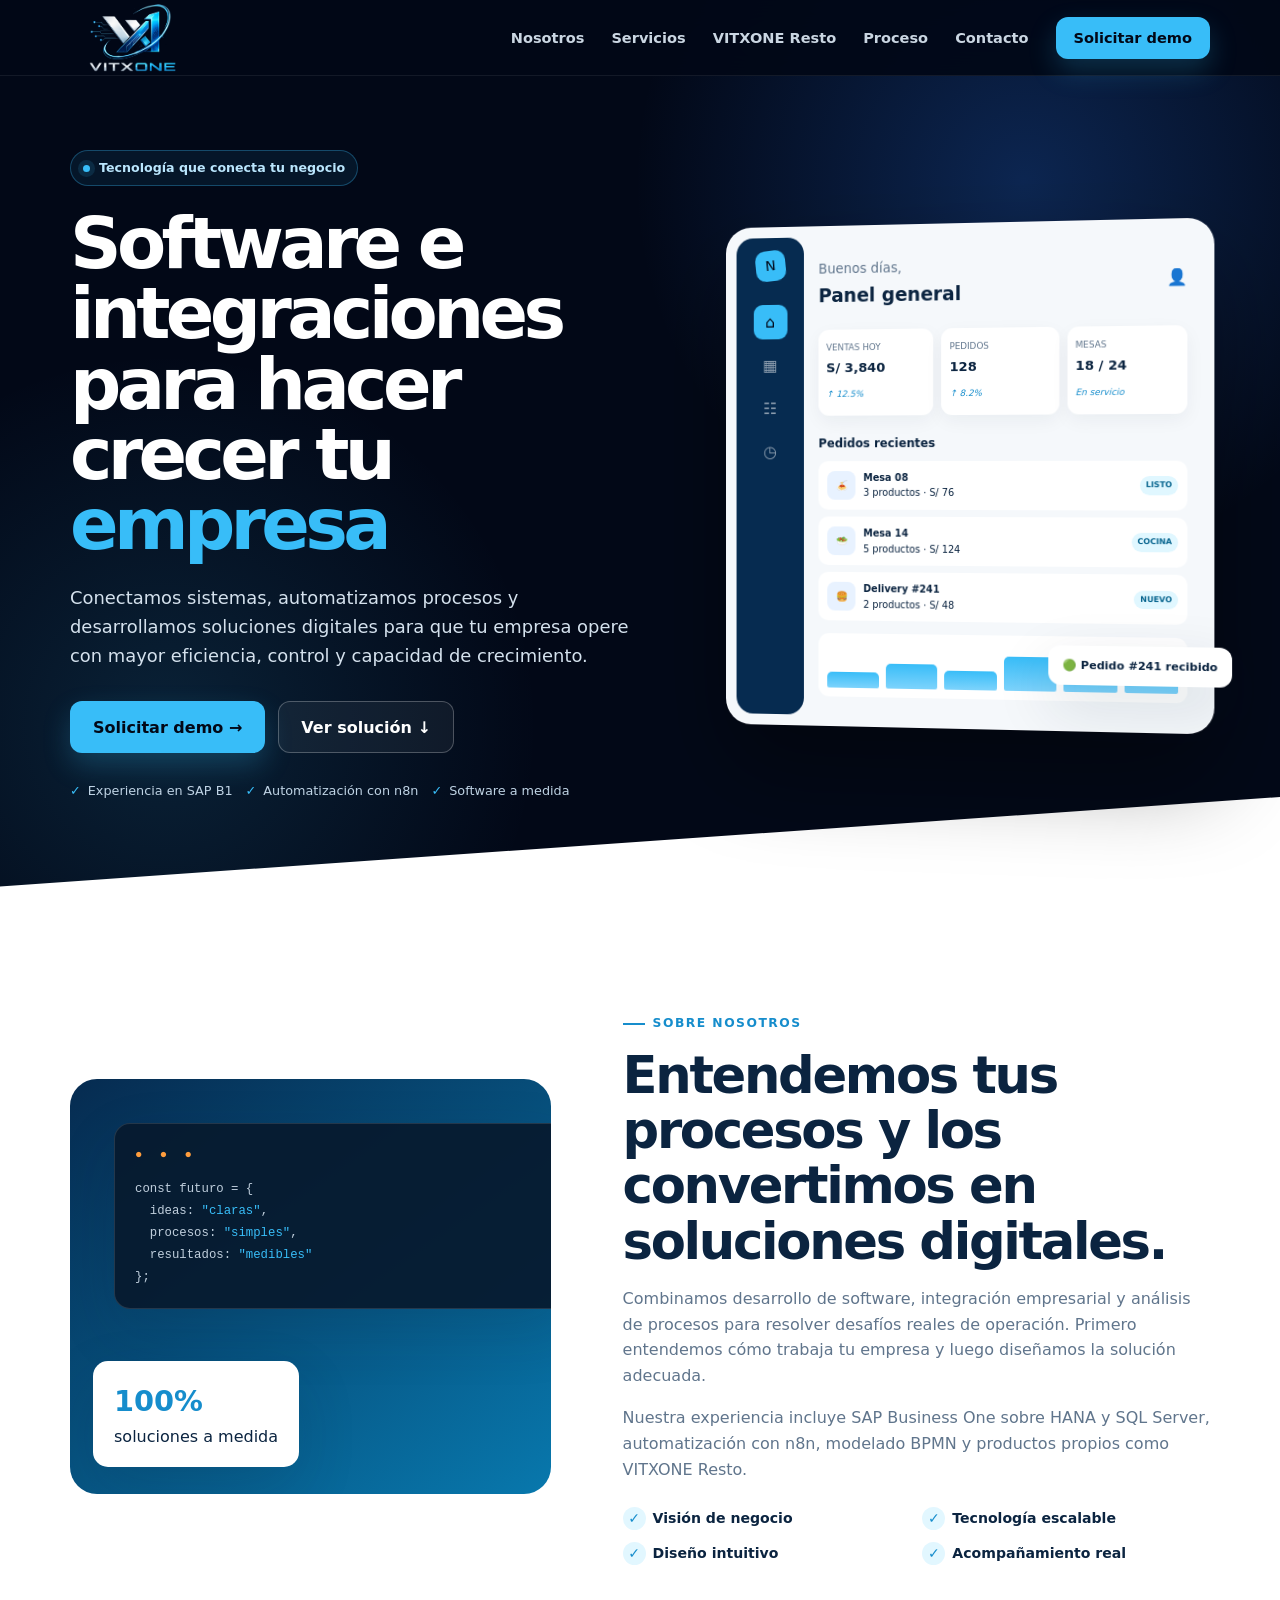
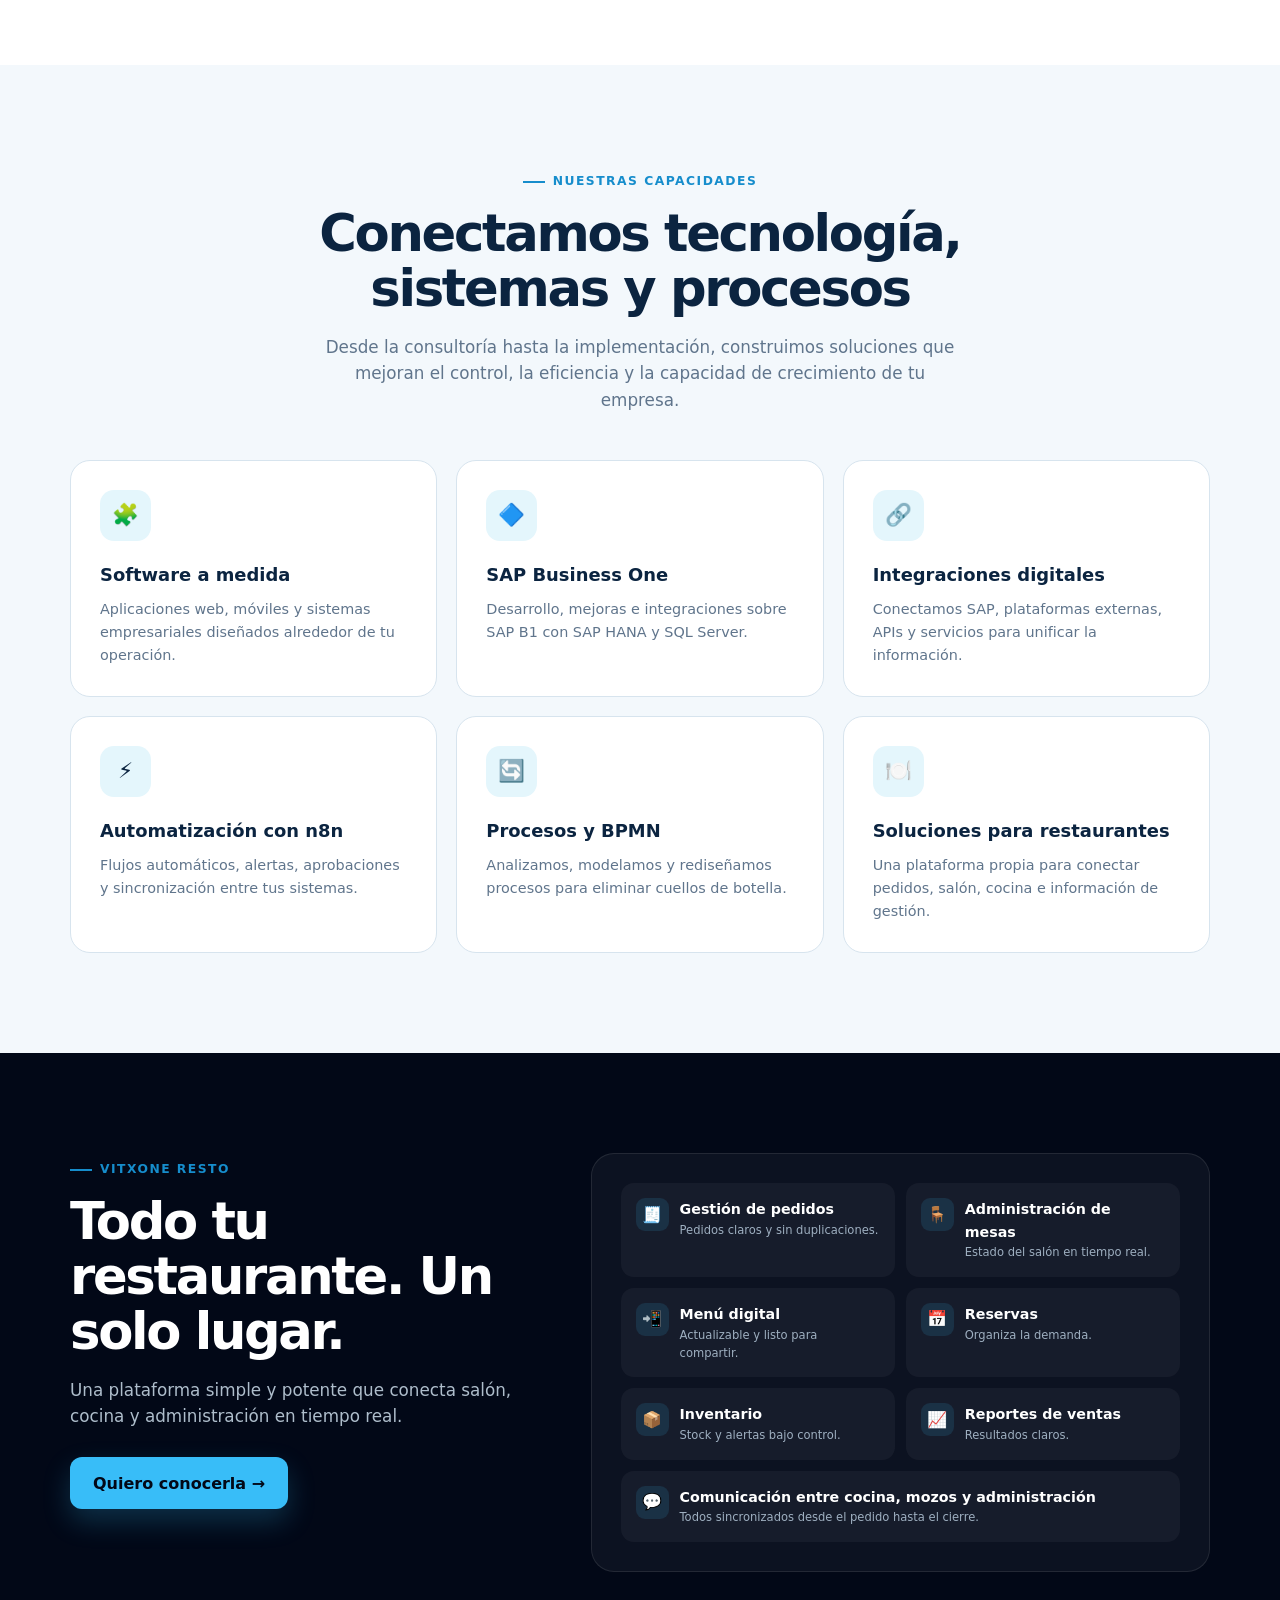
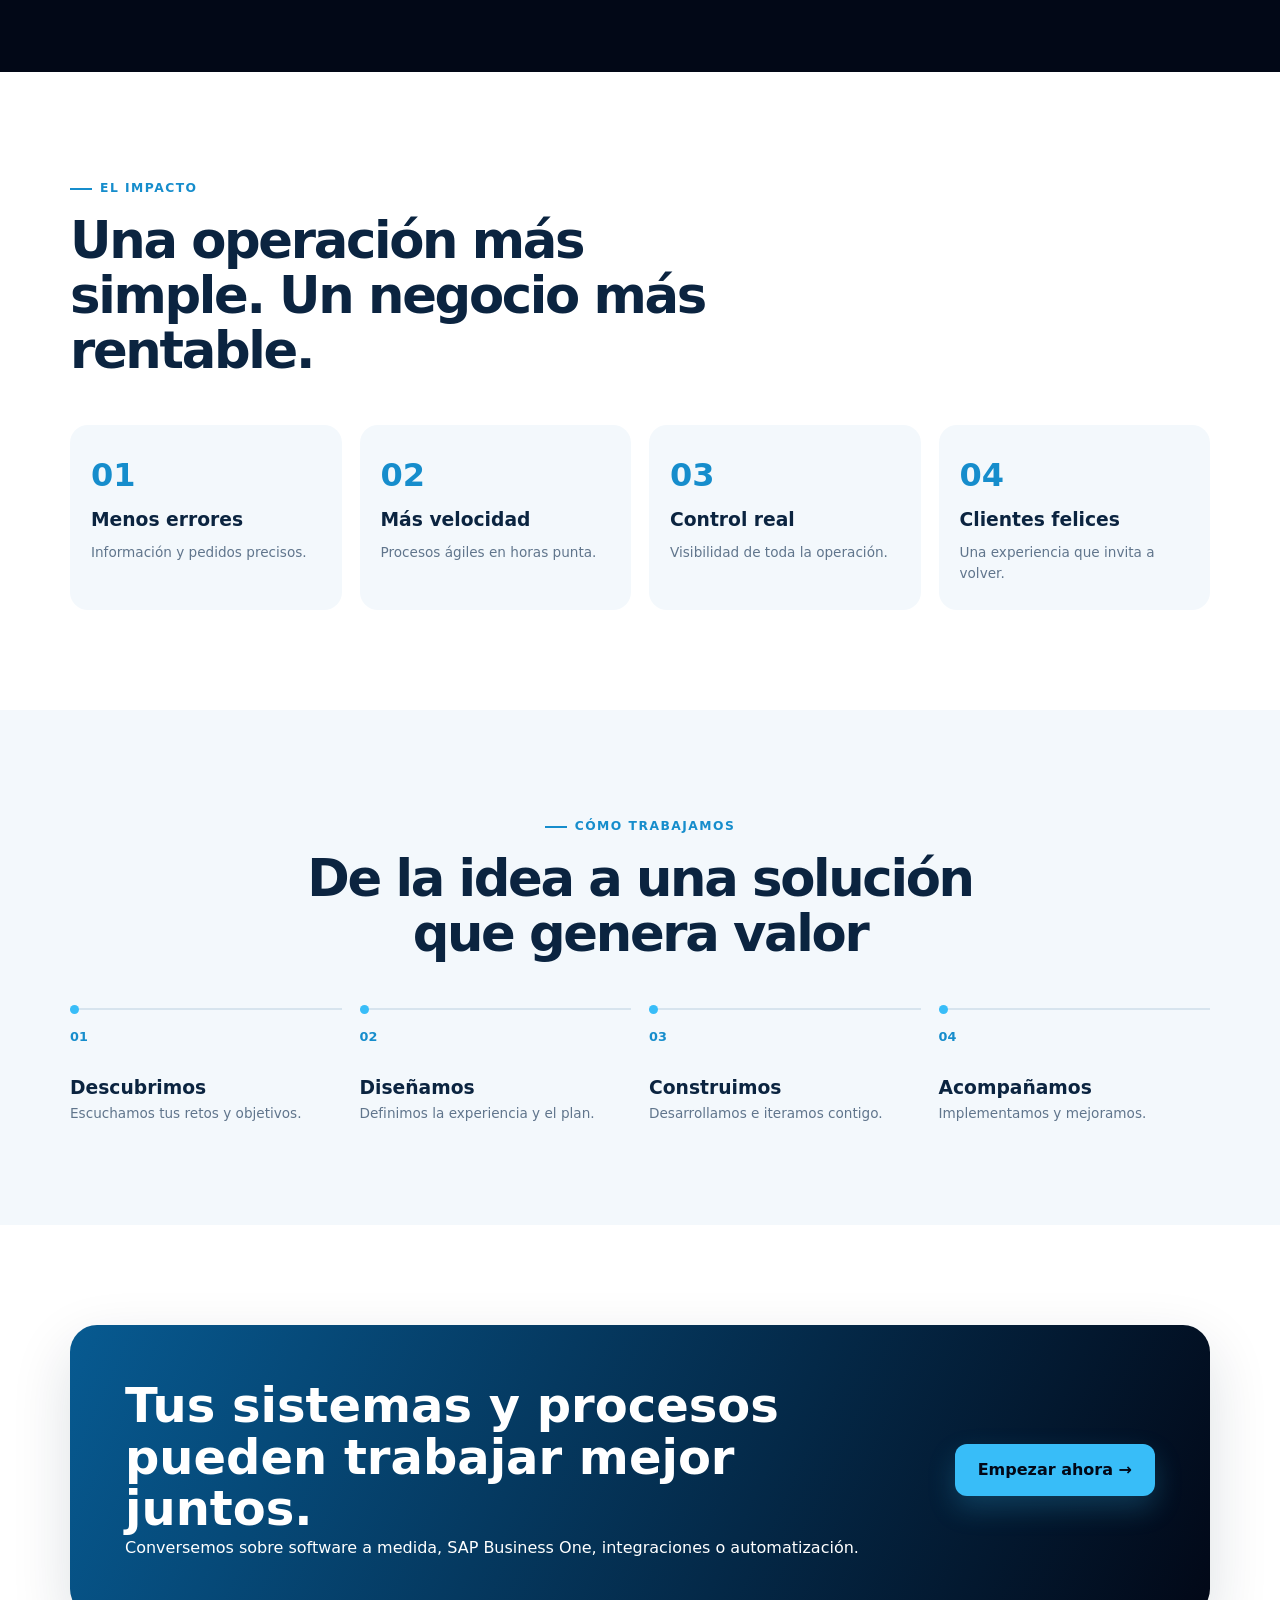
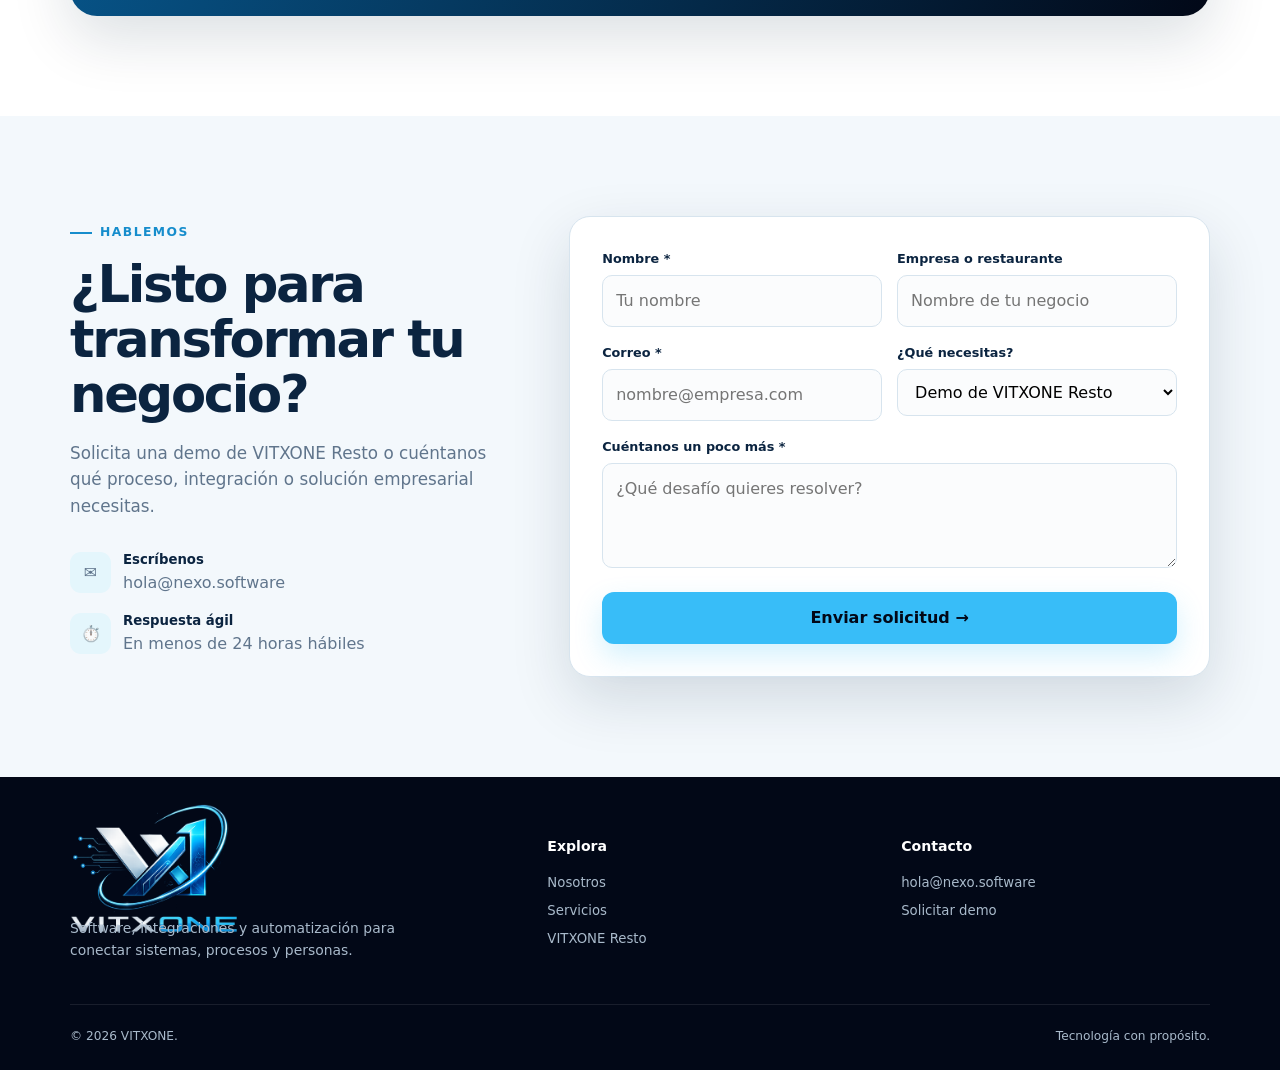
==== commit a19ae271: "Actualiza landing page de VITXONE" ====
--- a/index.html
+++ b/index.html
@@ -1,4 +1,4 @@
-<!doctype html><html lang="es"><head><meta charset="utf-8"><meta name="viewport" content="width=device-width,initial-scale=1"><title>VITXONE | Software para restaurantes</title><meta name="description" content="Software a medida y gestión integral para restaurantes."><style>
+<!doctype html><html lang="es"><head><meta charset="utf-8"><meta name="viewport" content="width=device-width,initial-scale=1"><title>VITXONE | Software, integraciones y automatización</title><meta name="description" content="Software a medida, SAP Business One, integraciones, automatización con n8n y mejora de procesos BPMN."><style>
 /* Base y sistema visual */
 :root{--n:#020817;--n2:#062b50;--g:#38bdf8;--gd:#168dcc;--i:#0b2440;--m:#60758c;--s:#f3f8fc;--l:#d7e4ee;--sh:0 22px 60px #02213b24}*{box-sizing:border-box;margin:0;padding:0}html{scroll-behavior:smooth;scroll-padding-top:76px}body{font-family:Inter,system-ui,-apple-system,"Segoe UI",sans-serif;color:var(--i);line-height:1.6;overflow-x:hidden}a{color:inherit;text-decoration:none}button,input,textarea,select{font:inherit}.con{width:min(1140px,calc(100% - 40px));margin:auto}.sec{padding:100px 0}.soft{background:var(--s)}.tag{display:inline-flex;align-items:center;gap:8px;margin-bottom:14px;color:var(--gd);font-size:.77rem;font-weight:850;letter-spacing:.12em;text-transform:uppercase}.tag:before{content:"";width:22px;height:2px;background:currentColor}.title{max-width:720px;margin-bottom:17px;font-size:clamp(2rem,4vw,3.2rem);line-height:1.08;letter-spacing:-.045em}.lead{max-width:650px;color:var(--m);font-size:1.05rem}.head{margin-bottom:46px}.center{text-align:center;margin-inline:auto}.center>*{margin-inline:auto}.btn{display:inline-flex;min-height:52px;padding:0 22px;align-items:center;justify-content:center;border:1px solid transparent;border-radius:12px;font-weight:780;transition:.25s;cursor:pointer}.btn:hover{transform:translateY(-3px)}.primary{background:var(--g);color:var(--n);box-shadow:0 12px 28px #38bdf838}.primary:hover{background:#0ea5e9}.outline{color:#fff;border-color:#ffffff40;background:#ffffff0d}.outline:hover{background:#ffffff1c}
 /* Navegación fija */
@@ -13,23 +13,29 @@
 <header><nav class="nav con"><a class="logo" href="#inicio" aria-label="VITXONE, inicio"><img class="brand-logo" src="logo.png" alt="VITXONE"></a><ul class="links" id="links"><li><a href="#nosotros">Nosotros</a></li><li><a href="#servicios">Servicios</a></li><li><a href="#solucion">VITXONE Resto</a></li><li><a href="#proceso">Proceso</a></li><li><a href="#contacto">Contacto</a></li><li><a class="btn primary navbtn" href="#contacto">Solicitar demo</a></li></ul><button class="hamb" aria-label="Abrir menú" aria-expanded="false"><span></span><span></span><span></span></button></nav></header>
 <main>
 <!-- Hero con mockup visual -->
-<section class="hero" id="inicio"><div class="con hero-grid"><div class="hero-copy"><div class="badge"><i class="pulse"></i>Tecnología pensada para tu negocio</div><h1>Software inteligente para hacer crecer tu <span>restaurante</span></h1><p>Centraliza tu operación, reduce errores y toma mejores decisiones con una plataforma que conecta cada rincón de tu restaurante.</p><div class="actions"><a class="btn primary" href="#contacto">Solicitar demo →</a><a class="btn outline" href="#solucion">Ver solución ↓</a></div><div class="proof"><span>Implementación acompañada</span><span>Soporte humano</span><span>Hecho a tu medida</span></div></div><div class="mock"><aside class="side"><div class="mark">N</div><div class="si on">⌂</div><div class="si">▦</div><div class="si">☷</div><div class="si">◷</div></aside><div class="dash"><div class="top"><div><small>Buenos días,</small><h3>Panel general</h3></div><span>👤</span></div><div class="metrics"><div class="metric"><small>VENTAS HOY</small><b>S/ 3,840</b><br><em>↑ 12.5%</em></div><div class="metric"><small>PEDIDOS</small><b>128</b><br><em>↑ 8.2%</em></div><div class="metric"><small>MESAS</small><b>18 / 24</b><br><em>En servicio</em></div></div><h4>Pedidos recientes</h4><div class="order"><span class="oi">🍝</span><span><b>Mesa 08</b><br>3 productos · S/ 76</span><span class="status">LISTO</span></div><div class="order"><span class="oi">🥗</span><span><b>Mesa 14</b><br>5 productos · S/ 124</span><span class="status">COCINA</span></div><div class="order"><span class="oi">🍔</span><span><b>Delivery #241</b><br>2 productos · S/ 48</span><span class="status">NUEVO</span></div><div class="chart"><i class="bar" style="--h:35%"></i><i class="bar" style="--h:55%"></i><i class="bar" style="--h:42%"></i><i class="bar" style="--h:74%"></i><i class="bar" style="--h:65%"></i><i class="bar" style="--h:90%"></i></div></div><div class="pop">🟢 Pedido #241 recibido</div></div></div></section>
+<section class="hero" id="inicio"><div class="con hero-grid"><div class="hero-copy"><div class="badge"><i class="pulse"></i>Tecnología que conecta tu negocio</div><h1>Software e integraciones para hacer crecer tu <span>empresa</span></h1><p>Conectamos sistemas, automatizamos procesos y desarrollamos soluciones digitales para que tu empresa opere con mayor eficiencia, control y capacidad de crecimiento.</p><div class="actions"><a class="btn primary" href="#contacto">Solicitar demo →</a><a class="btn outline" href="#solucion">Ver solución ↓</a></div><div class="proof"><span>Experiencia en SAP B1</span><span>Automatización con n8n</span><span>Software a medida</span></div></div><div class="mock"><aside class="side"><div class="mark">N</div><div class="si on">⌂</div><div class="si">▦</div><div class="si">☷</div><div class="si">◷</div></aside><div class="dash"><div class="top"><div><small>Buenos días,</small><h3>Panel general</h3></div><span>👤</span></div><div class="metrics"><div class="metric"><small>VENTAS HOY</small><b>S/ 3,840</b><br><em>↑ 12.5%</em></div><div class="metric"><small>PEDIDOS</small><b>128</b><br><em>↑ 8.2%</em></div><div class="metric"><small>MESAS</small><b>18 / 24</b><br><em>En servicio</em></div></div><h4>Pedidos recientes</h4><div class="order"><span class="oi">🍝</span><span><b>Mesa 08</b><br>3 productos · S/ 76</span><span class="status">LISTO</span></div><div class="order"><span class="oi">🥗</span><span><b>Mesa 14</b><br>5 productos · S/ 124</span><span class="status">COCINA</span></div><div class="order"><span class="oi">🍔</span><span><b>Delivery #241</b><br>2 productos · S/ 48</span><span class="status">NUEVO</span></div><div class="chart"><i class="bar" style="--h:35%"></i><i class="bar" style="--h:55%"></i><i class="bar" style="--h:42%"></i><i class="bar" style="--h:74%"></i><i class="bar" style="--h:65%"></i><i class="bar" style="--h:90%"></i></div></div><div class="pop">🟢 Pedido #241 recibido</div></div></div></section>
 <!-- Sobre nosotros -->
-<section class="sec" id="nosotros"><div class="con about"><div class="visual reveal"><div class="code"><div class="dots">● ● ●</div>const futuro = {<br>&nbsp; ideas: <span class="cg">"claras"</span>,<br>&nbsp; procesos: <span class="cg">"simples"</span>,<br>&nbsp; resultados: <span class="cg">"medibles"</span><br>};</div><div class="stat"><b>100%</b> soluciones a medida</div></div><div class="copy reveal"><span class="tag">Sobre nosotros</span><h2 class="title">Convertimos desafíos de negocio en soluciones digitales.</h2><p>Diseñamos software con propósito. Entendemos primero cómo funciona tu negocio y luego construimos la herramienta que realmente necesita.</p><p>Nuestra primera solución nace para restaurantes. Esa experiencia también nos permite transformar empresas de cualquier industria.</p><div class="checks"><span>Visión de negocio</span><span>Tecnología escalable</span><span>Diseño intuitivo</span><span>Acompañamiento real</span></div></div></div></section>
+<section class="sec" id="nosotros"><div class="con about"><div class="visual reveal"><div class="code"><div class="dots">● ● ●</div>const futuro = {<br>&nbsp; ideas: <span class="cg">"claras"</span>,<br>&nbsp; procesos: <span class="cg">"simples"</span>,<br>&nbsp; resultados: <span class="cg">"medibles"</span><br>};</div><div class="stat"><b>100%</b> soluciones a medida</div></div><div class="copy reveal"><span class="tag">Sobre nosotros</span><h2 class="title">Entendemos tus procesos y los convertimos en soluciones digitales.</h2><p>Combinamos desarrollo de software, integración empresarial y análisis de procesos para resolver desafíos reales de operación. Primero entendemos cómo trabaja tu empresa y luego diseñamos la solución adecuada.</p><p>Nuestra experiencia incluye SAP Business One sobre HANA y SQL Server, automatización con n8n, modelado BPMN y productos propios como VITXONE Resto.</p><div class="checks"><span>Visión de negocio</span><span>Tecnología escalable</span><span>Diseño intuitivo</span><span>Acompañamiento real</span></div></div></div></section>
 <!-- Servicios -->
-<section class="sec soft" id="servicios"><div class="con"><div class="head center reveal"><span class="tag">Lo que hacemos</span><h2 class="title">Tecnología que se adapta a tu forma de trabajar</h2><p class="lead">Construimos soluciones eficientes, seguras y listas para crecer.</p></div><div class="cards"><article class="card reveal"><div class="icon">🧩</div><h3>Software a medida</h3><p>Herramientas diseñadas alrededor de tus procesos y objetivos.</p></article><article class="card reveal"><div class="icon">🌐</div><h3>Aplicaciones web</h3><p>Plataformas rápidas y escalables para gestionar tu negocio.</p></article><article class="card reveal"><div class="icon">📱</div><h3>Aplicaciones móviles</h3><p>Experiencias intuitivas para clientes y equipos.</p></article><article class="card reveal"><div class="icon">⚡</div><h3>Automatización</h3><p>Menos tareas repetitivas, menos errores y más tiempo.</p></article><article class="card reveal"><div class="icon">🔗</div><h3>Integraciones digitales</h3><p>Conectamos tus sistemas para que la información fluya.</p></article><article class="card reveal"><div class="icon">📊</div><h3>Datos y reportes</h3><p>Información clara para decidir con confianza.</p></article></div></div></section>
-<!-- Aplicación para restaurantes -->
+<section class="sec soft" id="servicios"><div class="con"><div class="head center reveal"><span class="tag">Nuestras capacidades</span><h2 class="title">Conectamos tecnología, sistemas y procesos</h2><p class="lead">Desde la consultoría hasta la implementación, construimos soluciones que mejoran el control, la eficiencia y la capacidad de crecimiento de tu empresa.</p></div><div class="cards">
+<article class="card reveal"><div class="icon">🧩</div><h3>Software a medida</h3><p>Aplicaciones web, móviles y sistemas empresariales diseñados alrededor de tu operación.</p></article>
+<article class="card reveal"><div class="icon">🔷</div><h3>SAP Business One</h3><p>Desarrollo, mejoras e integraciones sobre SAP B1 con SAP HANA y SQL Server.</p></article>
+<article class="card reveal"><div class="icon">🔗</div><h3>Integraciones digitales</h3><p>Conectamos SAP, plataformas externas, APIs y servicios para unificar la información.</p></article>
+<article class="card reveal"><div class="icon">⚡</div><h3>Automatización con n8n</h3><p>Flujos automáticos, alertas, aprobaciones y sincronización entre tus sistemas.</p></article>
+<article class="card reveal"><div class="icon">🔄</div><h3>Procesos y BPMN</h3><p>Analizamos, modelamos y rediseñamos procesos para eliminar cuellos de botella.</p></article>
+<article class="card reveal"><div class="icon">🍽️</div><h3>Soluciones para restaurantes</h3><p>Una plataforma propia para conectar pedidos, salón, cocina e información de gestión.</p></article>
+</div></div></section><!-- Aplicación para restaurantes -->
 <section class="sec product" id="solucion"><div class="con product-grid"><div class="reveal"><span class="tag">VITXONE Resto</span><h2 class="title">Todo tu restaurante. Un solo lugar.</h2><p class="lead">Una plataforma simple y potente que conecta salón, cocina y administración en tiempo real.</p><a class="btn primary" href="#contacto" style="margin-top:27px">Quiero conocerla →</a></div><div class="panel reveal"><div class="features"><article class="feature"><span class="fi">🧾</span><div><h3>Gestión de pedidos</h3><p>Pedidos claros y sin duplicaciones.</p></div></article><article class="feature"><span class="fi">🪑</span><div><h3>Administración de mesas</h3><p>Estado del salón en tiempo real.</p></div></article><article class="feature"><span class="fi">📲</span><div><h3>Menú digital</h3><p>Actualizable y listo para compartir.</p></div></article><article class="feature"><span class="fi">📅</span><div><h3>Reservas</h3><p>Organiza la demanda.</p></div></article><article class="feature"><span class="fi">📦</span><div><h3>Inventario</h3><p>Stock y alertas bajo control.</p></div></article><article class="feature"><span class="fi">📈</span><div><h3>Reportes de ventas</h3><p>Resultados claros.</p></div></article><article class="feature wide" style="grid-column:1/-1"><span class="fi">💬</span><div><h3>Comunicación entre cocina, mozos y administración</h3><p>Todos sincronizados desde el pedido hasta el cierre.</p></div></article></div></div></div></section>
 <!-- Beneficios -->
 <section class="sec"><div class="con"><div class="head reveal"><span class="tag">El impacto</span><h2 class="title">Una operación más simple. Un negocio más rentable.</h2></div><div class="benefits"><article class="benefit reveal"><div class="num">01</div><h3>Menos errores</h3><p>Información y pedidos precisos.</p></article><article class="benefit reveal"><div class="num">02</div><h3>Más velocidad</h3><p>Procesos ágiles en horas punta.</p></article><article class="benefit reveal"><div class="num">03</div><h3>Control real</h3><p>Visibilidad de toda la operación.</p></article><article class="benefit reveal"><div class="num">04</div><h3>Clientes felices</h3><p>Una experiencia que invita a volver.</p></article></div></div></section>
 <!-- Proceso -->
 <section class="sec soft" id="proceso"><div class="con"><div class="head center reveal"><span class="tag">Cómo trabajamos</span><h2 class="title">De la idea a una solución que genera valor</h2></div><div class="steps"><article class="step reveal"><h3>Descubrimos</h3><p>Escuchamos tus retos y objetivos.</p></article><article class="step reveal"><h3>Diseñamos</h3><p>Definimos la experiencia y el plan.</p></article><article class="step reveal"><h3>Construimos</h3><p>Desarrollamos e iteramos contigo.</p></article><article class="step reveal"><h3>Acompañamos</h3><p>Implementamos y mejoramos.</p></article></div></div></section>
 <!-- CTA -->
-<section class="sec"><div class="con"><div class="cta reveal"><div><h2>Tu negocio ya tiene potencial. Hagamos que la tecnología lo multiplique.</h2><p>Cuéntanos tu desafío y descubre una solución para ti.</p></div><a class="btn primary" href="#contacto">Empezar ahora →</a></div></div></section>
+<section class="sec"><div class="con"><div class="cta reveal"><div><h2>Tus sistemas y procesos pueden trabajar mejor juntos.</h2><p>Conversemos sobre software a medida, SAP Business One, integraciones o automatización.</p></div><a class="btn primary" href="#contacto">Empezar ahora →</a></div></div></section>
 <!-- Contacto -->
-<section class="sec soft" id="contacto"><div class="con contact"><div class="reveal"><span class="tag">Hablemos</span><h2 class="title">¿Listo para transformar tu negocio?</h2><p class="lead">Solicita una demo o cuéntanos la solución digital que tienes en mente.</p><div class="details"><div class="detail"><span class="di">✉️</span><span><b>Escríbenos</b>hola@nexo.software</span></div><div class="detail"><span class="di">⏱️</span><span><b>Respuesta ágil</b>En menos de 24 horas hábiles</span></div></div></div><form class="form reveal" id="form" novalidate><div class="row"><div class="field"><label for="name">Nombre *</label><input id="name" placeholder="Tu nombre" required></div><div class="field"><label for="business">Empresa o restaurante</label><input id="business" placeholder="Nombre de tu negocio"></div></div><div class="row"><div class="field"><label for="email">Correo *</label><input id="email" type="email" placeholder="nombre@empresa.com" required></div><div class="field"><label for="interest">¿Qué necesitas?</label><select id="interest"><option>Demo de VITXONE Resto</option><option>Software a medida</option><option>Aplicación web o móvil</option><option>Automatización</option></select></div></div><div class="field"><label for="message">Cuéntanos un poco más *</label><textarea id="message" placeholder="¿Qué desafío quieres resolver?" required></textarea></div><button class="btn primary" type="submit">Enviar solicitud →</button><div class="message" id="success" role="status">¡Gracias! Recibimos tu solicitud. Nos pondremos en contacto muy pronto.</div></form></div></section>
+<section class="sec soft" id="contacto"><div class="con contact"><div class="reveal"><span class="tag">Hablemos</span><h2 class="title">¿Listo para transformar tu negocio?</h2><p class="lead">Solicita una demo de VITXONE Resto o cuéntanos qué proceso, integración o solución empresarial necesitas.</p><div class="details"><div class="detail"><span class="di">✉️</span><span><b>Escríbenos</b>hola@nexo.software</span></div><div class="detail"><span class="di">⏱️</span><span><b>Respuesta ágil</b>En menos de 24 horas hábiles</span></div></div></div><form class="form reveal" id="form" novalidate><div class="row"><div class="field"><label for="name">Nombre *</label><input id="name" placeholder="Tu nombre" required></div><div class="field"><label for="business">Empresa o restaurante</label><input id="business" placeholder="Nombre de tu negocio"></div></div><div class="row"><div class="field"><label for="email">Correo *</label><input id="email" type="email" placeholder="nombre@empresa.com" required></div><div class="field"><label for="interest">¿Qué necesitas?</label><select id="interest"><option>Demo de VITXONE Resto</option><option>Software a medida</option><option>Aplicación web o móvil</option><option>Automatización</option></select></div></div><div class="field"><label for="message">Cuéntanos un poco más *</label><textarea id="message" placeholder="¿Qué desafío quieres resolver?" required></textarea></div><button class="btn primary" type="submit">Enviar solicitud →</button><div class="message" id="success" role="status">¡Gracias! Recibimos tu solicitud. Nos pondremos en contacto muy pronto.</div></form></div></section>
 </main>
-<footer><div class="con"><div class="footer-grid"><div class="brand"><a class="logo" href="#inicio" aria-label="VITXONE, inicio"><img class="brand-logo" src="logo.png" alt="VITXONE"></a><p>Software que conecta personas, procesos e ideas para impulsar negocios.</p></div><div class="col"><h3>Explora</h3><a href="#nosotros">Nosotros</a><a href="#servicios">Servicios</a><a href="#solucion">VITXONE Resto</a></div><div class="col"><h3>Contacto</h3><a href="mailto:hola@nexo.software">hola@nexo.software</a><a href="#contacto">Solicitar demo</a></div></div><div class="bottom"><span>© <span id="year"></span> VITXONE.</span><span>Tecnología con propósito.</span></div></div></footer>
+<footer><div class="con"><div class="footer-grid"><div class="brand"><a class="logo" href="#inicio" aria-label="VITXONE, inicio"><img class="brand-logo" src="logo.png" alt="VITXONE"></a><p>Software, integraciones y automatización para conectar sistemas, procesos y personas.</p></div><div class="col"><h3>Explora</h3><a href="#nosotros">Nosotros</a><a href="#servicios">Servicios</a><a href="#solucion">VITXONE Resto</a></div><div class="col"><h3>Contacto</h3><a href="mailto:hola@nexo.software">hola@nexo.software</a><a href="#contacto">Solicitar demo</a></div></div><div class="bottom"><span>© <span id="year"></span> VITXONE.</span><span>Tecnología con propósito.</span></div></div></footer>
 <script>
 // Menú móvil
 const menu=document.querySelector(".hamb"),links=document.querySelector(".links");function closeMenu(){links.classList.remove("open");menu.classList.remove("active");menu.setAttribute("aria-expanded","false")}menu.addEventListener("click",()=>{const open=links.classList.toggle("open");menu.classList.toggle("active",open);menu.setAttribute("aria-expanded",String(open))});links.querySelectorAll("a").forEach(a=>a.addEventListener("click",closeMenu));
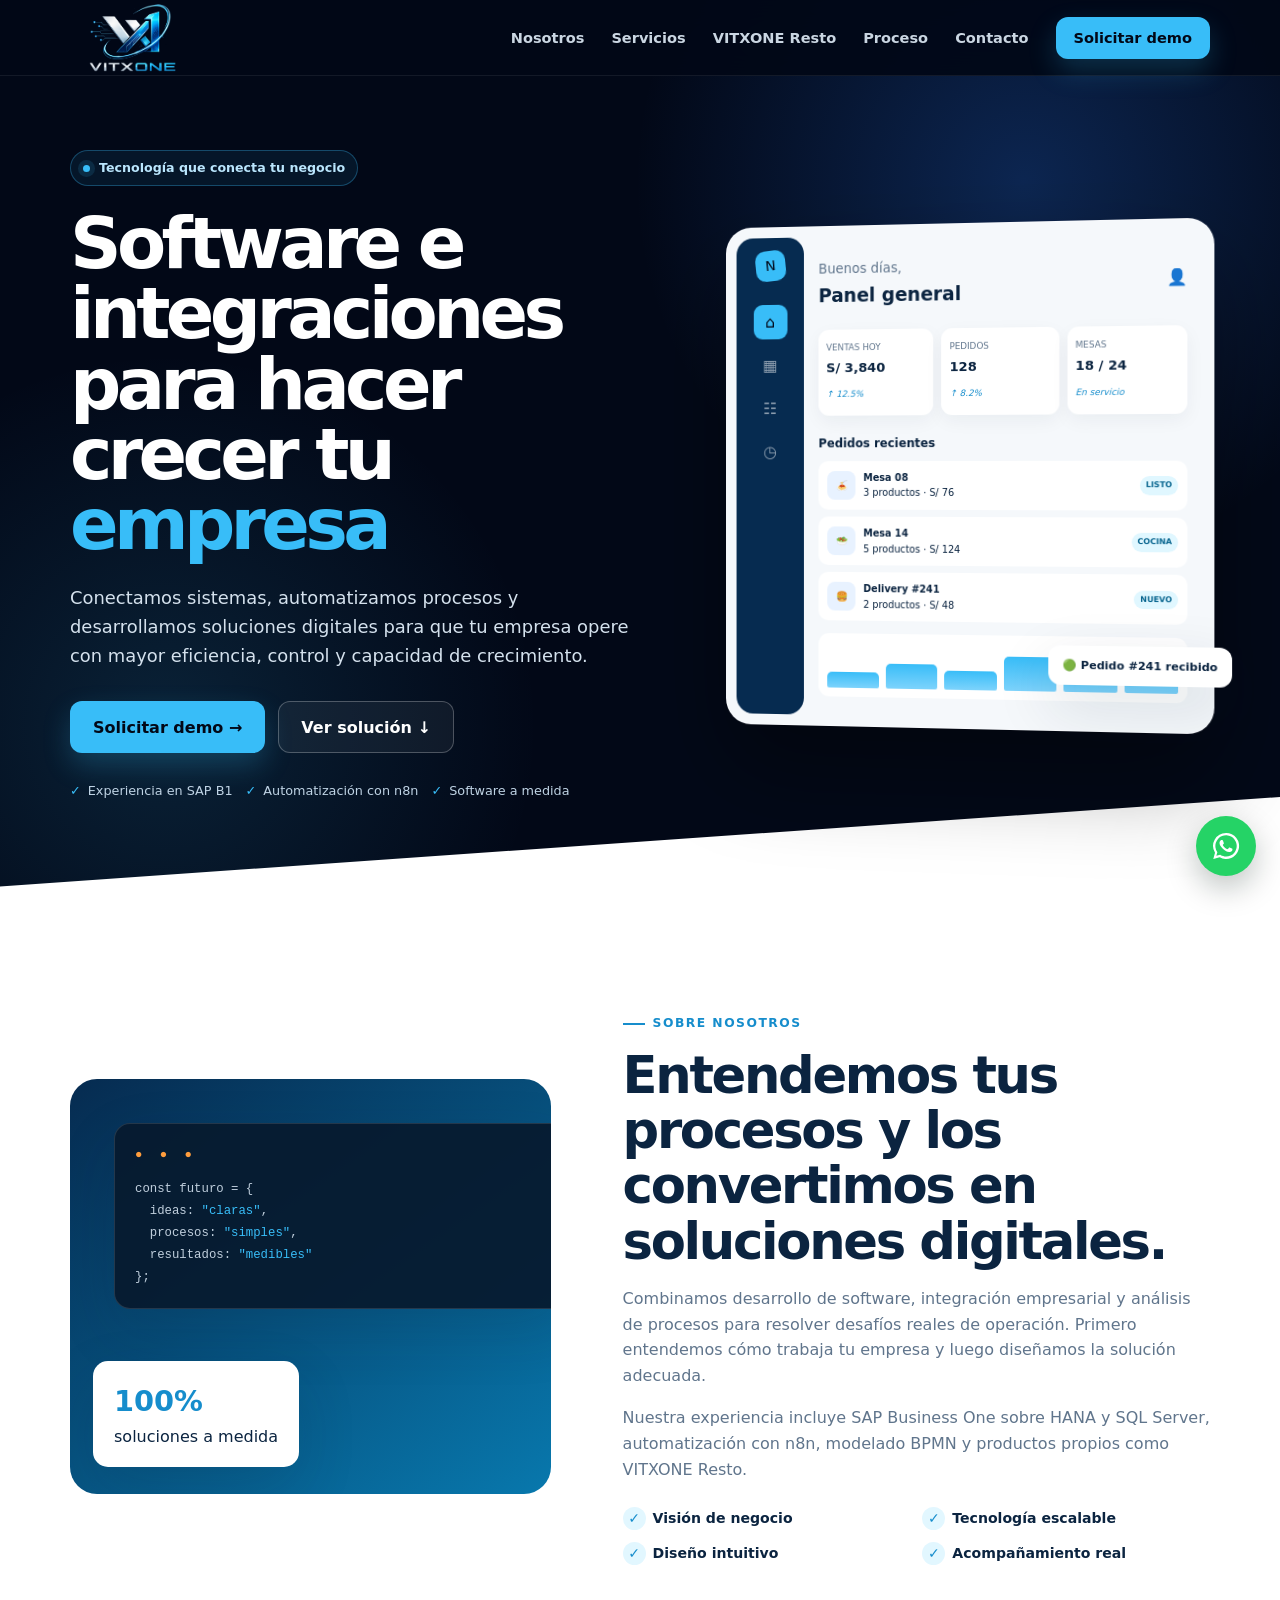
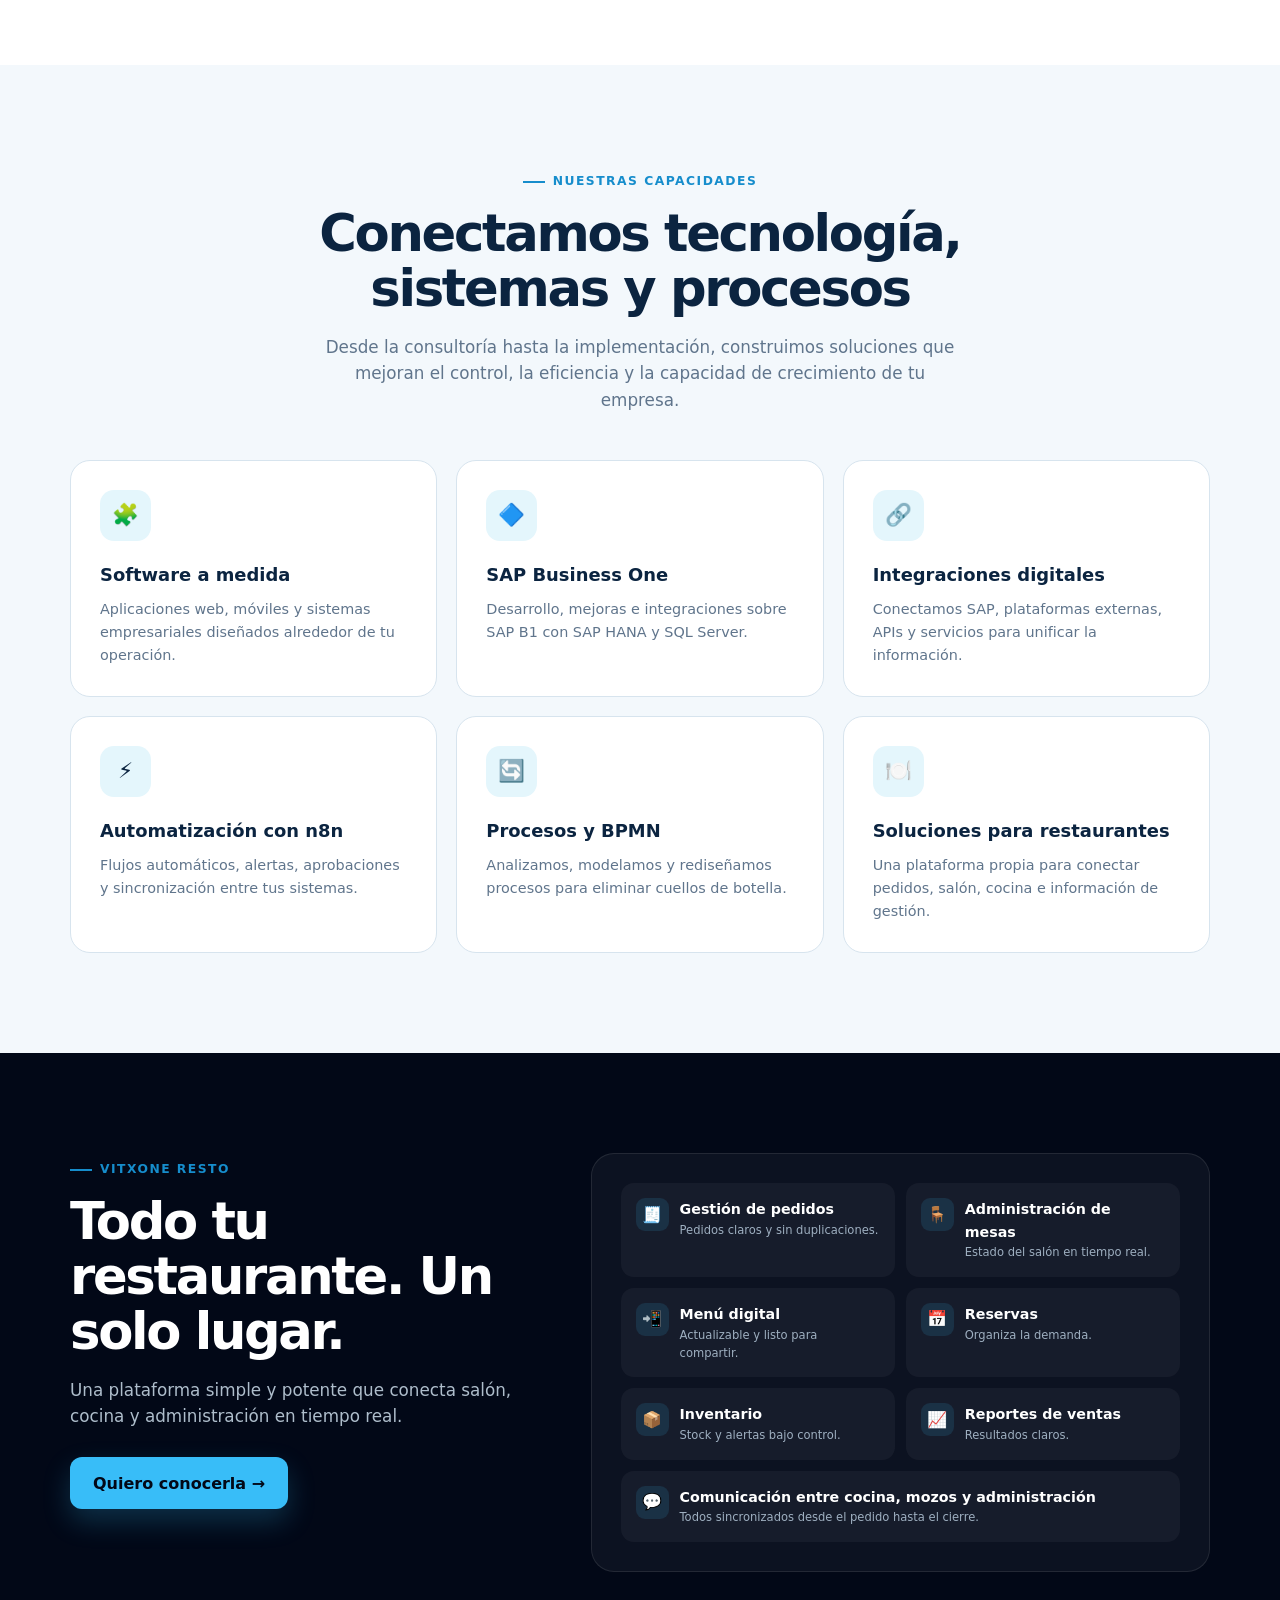
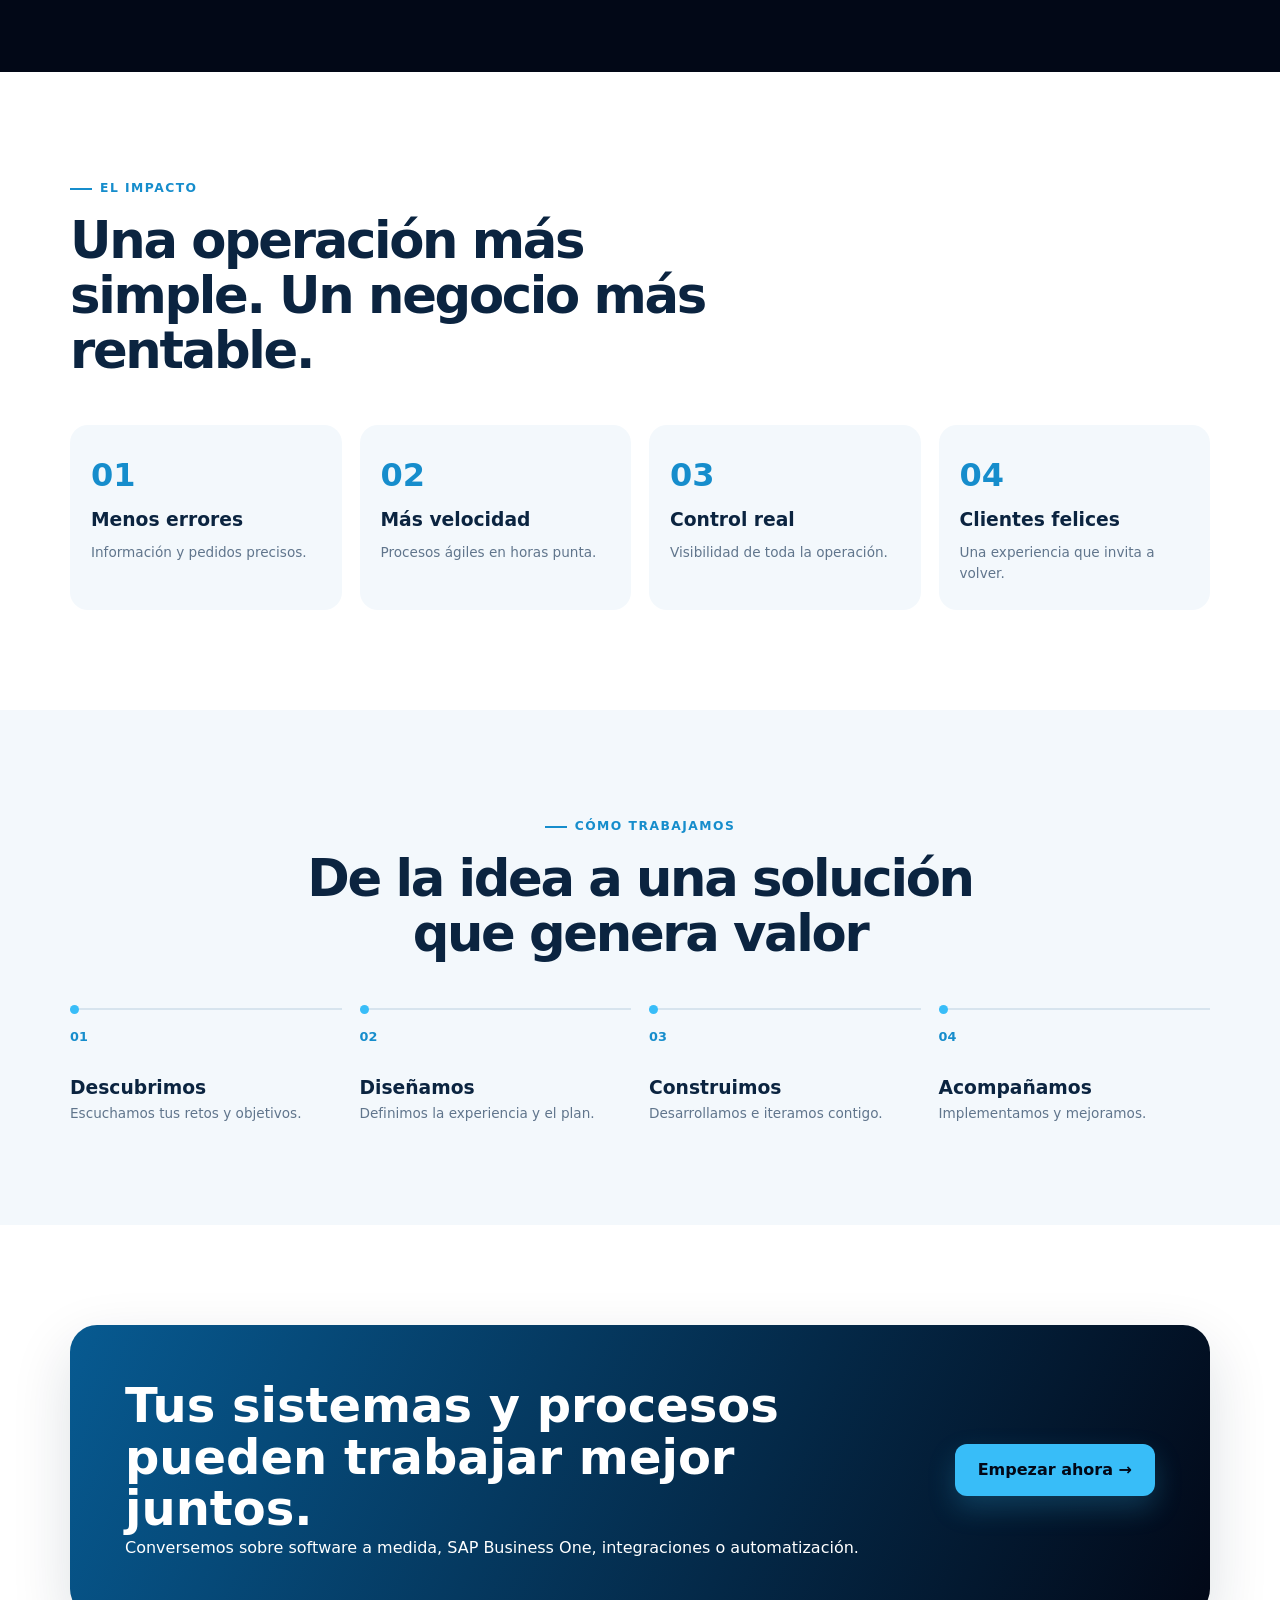
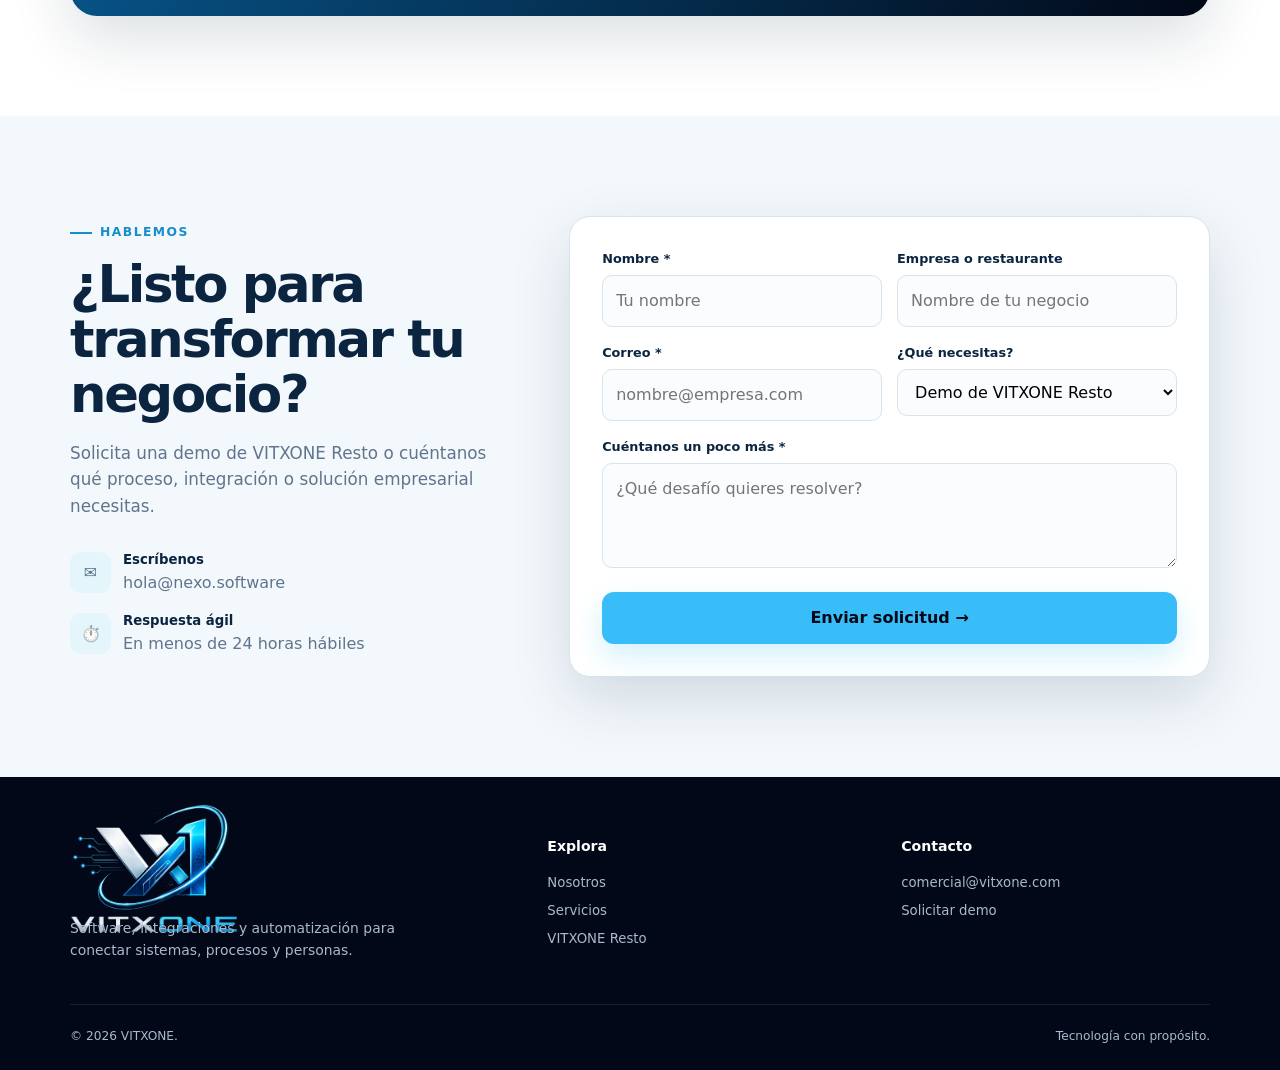
==== commit 03e68043: "Descripción de la actualización" ====
--- a/index.html
+++ b/index.html
@@ -1,46 +1,1496 @@
-<!doctype html><html lang="es"><head><meta charset="utf-8"><meta name="viewport" content="width=device-width,initial-scale=1"><title>VITXONE | Software, integraciones y automatización</title><meta name="description" content="Software a medida, SAP Business One, integraciones, automatización con n8n y mejora de procesos BPMN."><style>
-/* Base y sistema visual */
-:root{--n:#020817;--n2:#062b50;--g:#38bdf8;--gd:#168dcc;--i:#0b2440;--m:#60758c;--s:#f3f8fc;--l:#d7e4ee;--sh:0 22px 60px #02213b24}*{box-sizing:border-box;margin:0;padding:0}html{scroll-behavior:smooth;scroll-padding-top:76px}body{font-family:Inter,system-ui,-apple-system,"Segoe UI",sans-serif;color:var(--i);line-height:1.6;overflow-x:hidden}a{color:inherit;text-decoration:none}button,input,textarea,select{font:inherit}.con{width:min(1140px,calc(100% - 40px));margin:auto}.sec{padding:100px 0}.soft{background:var(--s)}.tag{display:inline-flex;align-items:center;gap:8px;margin-bottom:14px;color:var(--gd);font-size:.77rem;font-weight:850;letter-spacing:.12em;text-transform:uppercase}.tag:before{content:"";width:22px;height:2px;background:currentColor}.title{max-width:720px;margin-bottom:17px;font-size:clamp(2rem,4vw,3.2rem);line-height:1.08;letter-spacing:-.045em}.lead{max-width:650px;color:var(--m);font-size:1.05rem}.head{margin-bottom:46px}.center{text-align:center;margin-inline:auto}.center>*{margin-inline:auto}.btn{display:inline-flex;min-height:52px;padding:0 22px;align-items:center;justify-content:center;border:1px solid transparent;border-radius:12px;font-weight:780;transition:.25s;cursor:pointer}.btn:hover{transform:translateY(-3px)}.primary{background:var(--g);color:var(--n);box-shadow:0 12px 28px #38bdf838}.primary:hover{background:#0ea5e9}.outline{color:#fff;border-color:#ffffff40;background:#ffffff0d}.outline:hover{background:#ffffff1c}
-/* Navegación fija */
-header{position:fixed;inset:0 0 auto;z-index:20;height:76px;color:#fff;background:#020817ed;backdrop-filter:blur(14px);border-bottom:1px solid #ffffff12}.nav{height:100%;display:flex;align-items:center;justify-content:space-between}.logo{display:flex;align-items:center;height:68px}.brand-logo{display:block;width:126px;height:68px;object-fit:contain}.brand .brand-logo{width:170px;height:auto}.mark{display:grid;width:36px;aspect-ratio:1;place-items:center;border-radius:10px;background:var(--g);color:var(--n);font-size:.9rem;transform:rotate(-6deg)}.links{display:flex;align-items:center;gap:27px;list-style:none;color:#cad6e2;font-size:.91rem;font-weight:650}.links a:hover{color:var(--g)}.navbtn{min-height:42px;padding-inline:17px}.hamb{display:none;width:44px;height:44px;border:0;border-radius:10px;background:#ffffff12}.hamb span{display:block;width:21px;height:2px;margin:5px auto;background:#fff;transition:.25s}
-/* Hero y mockup */
-.hero{position:relative;min-height:780px;padding:150px 0 105px;overflow:hidden;color:#fff;background:radial-gradient(circle at 80% 20%,#2775ec45,transparent 31%),radial-gradient(circle at 13% 80%,#38bdf824,transparent 28%),var(--n)}.hero:after{content:"";position:absolute;inset:auto -10% -170px;height:235px;background:#fff;transform:rotate(-4deg)}.hero-grid{position:relative;z-index:1;display:grid;grid-template-columns:1.04fr .96fr;gap:65px;align-items:center}.badge{display:inline-flex;align-items:center;gap:9px;margin-bottom:22px;padding:7px 12px;border:1px solid #38bdf850;border-radius:99px;background:#38bdf814;color:#bae6fd;font-size:.79rem;font-weight:750}.pulse{width:7px;height:7px;border-radius:50%;background:var(--g);box-shadow:0 0 0 5px #38bdf820}.hero h1{max-width:700px;font-size:clamp(2.8rem,5.6vw,5rem);line-height:.98;letter-spacing:-.065em}.hero h1 span{color:var(--g)}.hero-copy>p{max-width:590px;margin:25px 0 31px;color:#d4e1ed;font-size:1.12rem}.actions,.proof{display:flex;flex-wrap:wrap;gap:13px}.proof{margin-top:28px;color:#bfd3e4;font-size:.8rem}.proof span:before{content:"✓";margin-right:7px;color:var(--g);font-weight:900}.mock{position:relative;display:grid;grid-template-columns:70px 1fr;width:95%;margin-left:auto;min-height:440px;padding:10px;border:1px solid #ffffff25;border-radius:26px;background:#f5f8fb;color:var(--i);box-shadow:0 45px 90px #0006;transform:perspective(1000px) rotateY(-5deg);animation:float 5s ease-in-out infinite}.side{padding:13px 7px;border-radius:17px;background:var(--n2);text-align:center}.side .mark{width:31px;margin:0 auto 24px}.si{display:grid;width:35px;height:35px;margin:9px auto;place-items:center;border-radius:9px;color:#fff;opacity:.55}.si.on{background:var(--g);color:var(--n);opacity:1}.dash{padding:19px 15px}.top{display:flex;justify-content:space-between;align-items:center}.top small{color:var(--m)}.metrics{display:grid;grid-template-columns:repeat(3,1fr);gap:8px;margin:19px 0}.metric{padding:11px 8px;border-radius:11px;background:#fff;box-shadow:0 6px 18px #10243d0d}.metric small{display:block;color:var(--m);font-size:.55rem}.metric b{font-size:.82rem}.metric em{color:var(--gd);font-size:.55rem}.dash h4{margin-bottom:8px;font-size:.74rem}.order{display:grid;grid-template-columns:auto 1fr auto;gap:8px;align-items:center;margin-bottom:7px;padding:9px;border-radius:10px;background:#fff;font-size:.61rem}.oi{display:grid;width:29px;height:29px;place-items:center;border-radius:8px;background:#e8f2ff}.status{padding:3px 6px;border-radius:50px;background:#e0f7ff;color:#07658f;font-size:.49rem;font-weight:850}.chart{height:64px;margin-top:13px;padding:9px;display:flex;align-items:end;gap:7px;border-radius:11px;background:#fff}.bar{flex:1;height:var(--h);border-radius:5px 5px 2px 2px;background:linear-gradient(var(--g),#7dd3fc)}.pop{position:absolute;right:-18px;bottom:45px;padding:11px 14px;border-radius:12px;background:#fff;box-shadow:var(--sh);font-size:.69rem;font-weight:750}@keyframes float{50%{translate:0 -10px}}
-/* Contenido */
-.about,.product-grid,.contact{display:grid;grid-template-columns:.9fr 1.1fr;gap:72px;align-items:center}.visual{position:relative;min-height:415px;overflow:hidden;border-radius:27px;background:linear-gradient(145deg,var(--n2),#0878ad)}.code{position:absolute;inset:44px -20px auto 44px;padding:20px;border:1px solid #ffffff1f;border-radius:16px;background:#071a2fee;color:#c0cfdd;box-shadow:var(--sh);font:.77rem/1.8 ui-monospace,monospace}.dots{margin-bottom:12px;color:#ff9d3d;letter-spacing:5px}.cg{color:var(--g)}.stat{position:absolute;left:23px;bottom:27px;padding:17px 21px;border-radius:15px;background:#fff;box-shadow:var(--sh)}.stat b{display:block;color:var(--gd);font-size:1.8rem}.copy p{margin-bottom:17px;color:var(--m)}.checks{display:grid;grid-template-columns:1fr 1fr;gap:12px;margin-top:25px}.checks span{font-size:.88rem;font-weight:700}.checks span:before{content:"✓";display:inline-grid;width:23px;height:23px;margin-right:7px;place-items:center;border-radius:50%;background:#e2f7ff;color:var(--gd)}.cards{display:grid;grid-template-columns:repeat(3,1fr);gap:19px}.card{padding:29px;border:1px solid var(--l);border-radius:20px;background:#fff;transition:.3s}.card:hover{transform:translateY(-7px);border-color:transparent;box-shadow:var(--sh)}.icon{display:grid;width:51px;height:51px;margin-bottom:20px;place-items:center;border-radius:14px;background:#e4f6fc;font-size:1.35rem}.card h3{margin-bottom:8px;font-size:1.12rem}.card p{color:var(--m);font-size:.9rem}.product{color:#fff;background:var(--n)}.product-grid{grid-template-columns:.84fr 1.16fr;align-items:start}.product .lead{color:#aebdcb}.panel{padding:29px;border:1px solid #ffffff18;border-radius:23px;background:#ffffff0b}.features{display:grid;grid-template-columns:1fr 1fr;gap:11px}.feature{display:flex;gap:11px;padding:15px;border-radius:13px;background:#ffffff0b;transition:.25s}.feature:hover{transform:translateX(4px);background:#38bdf818}.fi{flex:0 0 33px;display:grid;height:33px;place-items:center;border-radius:9px;background:#38bdf820}.feature h3{font-size:.89rem}.feature p{color:#9eafc0;font-size:.72rem}.benefits,.steps{display:grid;grid-template-columns:repeat(4,1fr);gap:18px}.benefit{padding:25px 21px;border-radius:18px;background:var(--s)}.num{color:var(--gd);font-size:2rem;font-weight:850}.benefit h3{margin:4px 0 7px}.benefit p,.step p{color:var(--m);font-size:.85rem}.steps{counter-reset:step}.step{position:relative;padding-top:17px;border-top:2px solid var(--l);counter-increment:step}.step:before{content:"0" counter(step);display:block;margin-bottom:26px;color:var(--gd);font-size:.8rem;font-weight:850}.step:after{content:"";position:absolute;left:0;top:-5px;width:9px;height:9px;border-radius:50%;background:var(--g)}.cta{display:flex;align-items:center;justify-content:space-between;gap:35px;padding:55px;border-radius:27px;color:#fff;background:linear-gradient(115deg,#075a91,var(--n));box-shadow:var(--sh)}.cta h2{max-width:670px;font-size:clamp(2rem,4vw,3rem);line-height:1.08}.contact{grid-template-columns:.8fr 1.2fr;align-items:start}.details{display:grid;gap:14px;margin-top:29px}.detail{display:flex;align-items:center;gap:12px;color:var(--m)}.detail b{display:block;color:var(--i);font-size:.83rem}.di{display:grid;width:41px;height:41px;place-items:center;border-radius:11px;background:#e4f6fc}.form{padding:32px;border:1px solid var(--l);border-radius:21px;background:#fff;box-shadow:var(--sh)}.row{display:grid;grid-template-columns:1fr 1fr;gap:15px}.field{margin-bottom:16px}.field label{display:block;margin-bottom:6px;font-size:.8rem;font-weight:750}.field input,.field textarea,.field select{width:100%;padding:12px 13px;border:1px solid var(--l);border-radius:10px;outline:0;background:#fbfcfd}.field input:focus,.field textarea:focus,.field select:focus{border-color:var(--gd);box-shadow:0 0 0 3px #38bdf824}.field textarea{min-height:105px;resize:vertical}.form .btn{width:100%;border:0}.message{display:none;margin-top:13px;padding:10px;border-radius:9px;background:#e2f7ff;color:#07658f;text-align:center;font-size:.83rem;font-weight:700}.message.show{display:block}
-/* Footer, animaciones y responsive */
-footer{padding:58px 0 24px;color:#a9bacb;background:var(--n)}.footer-grid{display:grid;grid-template-columns:1.4fr 1fr 1fr;gap:45px;padding-bottom:42px}.brand p{max-width:350px;margin-top:14px;font-size:.87rem}.col h3{margin-bottom:14px;color:#fff;font-size:.88rem}.col a{display:block;width:max-content;margin:7px 0;font-size:.83rem}.bottom{display:flex;justify-content:space-between;gap:20px;padding-top:22px;border-top:1px solid #ffffff17;font-size:.76rem}.reveal{opacity:0;transform:translateY(24px);transition:.7s}.reveal.visible{opacity:1;transform:none}@media(max-width:960px){.sec{padding:82px 0}.hero-grid,.about,.product-grid,.contact{grid-template-columns:1fr}.hero{padding-top:128px}.hero-copy{text-align:center}.hero-copy>p{margin-inline:auto}.actions,.proof{justify-content:center}.mock{width:min(570px,90%);margin:20px auto}.about,.product-grid,.contact{gap:44px}.cards,.benefits,.steps{grid-template-columns:repeat(2,1fr)}.links{position:fixed;inset:76px 20px auto;display:grid;gap:0;padding:14px;border-radius:15px;background:#041a31;box-shadow:0 20px 50px #0005;opacity:0;transform:translateY(-10px);pointer-events:none;transition:.25s}.links.open{opacity:1;transform:none;pointer-events:auto}.links a{display:block;padding:11px}.hamb{display:block}.hamb.active span:first-child{transform:translateY(7px) rotate(45deg)}.hamb.active span:nth-child(2){opacity:0}.hamb.active span:last-child{transform:translateY(-7px) rotate(-45deg)}}@media(max-width:640px){.brand-logo{width:108px;height:62px}.con{width:calc(100% - 28px)}.sec{padding:68px 0}.hero{min-height:auto;padding:122px 0 105px}.hero h1{font-size:2.7rem}.actions .btn{width:100%}.mock{grid-template-columns:52px 1fr;min-height:360px;padding:7px;transform:none}.side{padding:9px 4px}.side .mark{width:28px;margin-bottom:14px}.si{width:30px;height:30px}.dash{padding:12px 8px}.metrics{gap:5px}.metric{padding:7px 5px}.metric b{font-size:.66rem}.pop{right:-3px;bottom:20px}.visual{min-height:335px}.code{inset:34px -60px auto 23px}.checks,.cards,.features,.benefits,.steps,.row,.footer-grid{grid-template-columns:1fr}.wide{grid-column:auto!important}.panel,.form{padding:19px}.cta{align-items:flex-start;flex-direction:column;padding:34px 24px}.cta .btn{width:100%}.bottom{flex-direction:column}.footer-grid{gap:28px}}@media(prefers-reduced-motion:reduce){html{scroll-behavior:auto}*,*:before,*:after{animation:none!important;transition-duration:.01ms!important}}
-</style></head><body>
-<header><nav class="nav con"><a class="logo" href="#inicio" aria-label="VITXONE, inicio"><img class="brand-logo" src="logo.png" alt="VITXONE"></a><ul class="links" id="links"><li><a href="#nosotros">Nosotros</a></li><li><a href="#servicios">Servicios</a></li><li><a href="#solucion">VITXONE Resto</a></li><li><a href="#proceso">Proceso</a></li><li><a href="#contacto">Contacto</a></li><li><a class="btn primary navbtn" href="#contacto">Solicitar demo</a></li></ul><button class="hamb" aria-label="Abrir menú" aria-expanded="false"><span></span><span></span><span></span></button></nav></header>
-<main>
-<!-- Hero con mockup visual -->
-<section class="hero" id="inicio"><div class="con hero-grid"><div class="hero-copy"><div class="badge"><i class="pulse"></i>Tecnología que conecta tu negocio</div><h1>Software e integraciones para hacer crecer tu <span>empresa</span></h1><p>Conectamos sistemas, automatizamos procesos y desarrollamos soluciones digitales para que tu empresa opere con mayor eficiencia, control y capacidad de crecimiento.</p><div class="actions"><a class="btn primary" href="#contacto">Solicitar demo →</a><a class="btn outline" href="#solucion">Ver solución ↓</a></div><div class="proof"><span>Experiencia en SAP B1</span><span>Automatización con n8n</span><span>Software a medida</span></div></div><div class="mock"><aside class="side"><div class="mark">N</div><div class="si on">⌂</div><div class="si">▦</div><div class="si">☷</div><div class="si">◷</div></aside><div class="dash"><div class="top"><div><small>Buenos días,</small><h3>Panel general</h3></div><span>👤</span></div><div class="metrics"><div class="metric"><small>VENTAS HOY</small><b>S/ 3,840</b><br><em>↑ 12.5%</em></div><div class="metric"><small>PEDIDOS</small><b>128</b><br><em>↑ 8.2%</em></div><div class="metric"><small>MESAS</small><b>18 / 24</b><br><em>En servicio</em></div></div><h4>Pedidos recientes</h4><div class="order"><span class="oi">🍝</span><span><b>Mesa 08</b><br>3 productos · S/ 76</span><span class="status">LISTO</span></div><div class="order"><span class="oi">🥗</span><span><b>Mesa 14</b><br>5 productos · S/ 124</span><span class="status">COCINA</span></div><div class="order"><span class="oi">🍔</span><span><b>Delivery #241</b><br>2 productos · S/ 48</span><span class="status">NUEVO</span></div><div class="chart"><i class="bar" style="--h:35%"></i><i class="bar" style="--h:55%"></i><i class="bar" style="--h:42%"></i><i class="bar" style="--h:74%"></i><i class="bar" style="--h:65%"></i><i class="bar" style="--h:90%"></i></div></div><div class="pop">🟢 Pedido #241 recibido</div></div></div></section>
-<!-- Sobre nosotros -->
-<section class="sec" id="nosotros"><div class="con about"><div class="visual reveal"><div class="code"><div class="dots">● ● ●</div>const futuro = {<br>&nbsp; ideas: <span class="cg">"claras"</span>,<br>&nbsp; procesos: <span class="cg">"simples"</span>,<br>&nbsp; resultados: <span class="cg">"medibles"</span><br>};</div><div class="stat"><b>100%</b> soluciones a medida</div></div><div class="copy reveal"><span class="tag">Sobre nosotros</span><h2 class="title">Entendemos tus procesos y los convertimos en soluciones digitales.</h2><p>Combinamos desarrollo de software, integración empresarial y análisis de procesos para resolver desafíos reales de operación. Primero entendemos cómo trabaja tu empresa y luego diseñamos la solución adecuada.</p><p>Nuestra experiencia incluye SAP Business One sobre HANA y SQL Server, automatización con n8n, modelado BPMN y productos propios como VITXONE Resto.</p><div class="checks"><span>Visión de negocio</span><span>Tecnología escalable</span><span>Diseño intuitivo</span><span>Acompañamiento real</span></div></div></div></section>
-<!-- Servicios -->
-<section class="sec soft" id="servicios"><div class="con"><div class="head center reveal"><span class="tag">Nuestras capacidades</span><h2 class="title">Conectamos tecnología, sistemas y procesos</h2><p class="lead">Desde la consultoría hasta la implementación, construimos soluciones que mejoran el control, la eficiencia y la capacidad de crecimiento de tu empresa.</p></div><div class="cards">
-<article class="card reveal"><div class="icon">🧩</div><h3>Software a medida</h3><p>Aplicaciones web, móviles y sistemas empresariales diseñados alrededor de tu operación.</p></article>
-<article class="card reveal"><div class="icon">🔷</div><h3>SAP Business One</h3><p>Desarrollo, mejoras e integraciones sobre SAP B1 con SAP HANA y SQL Server.</p></article>
-<article class="card reveal"><div class="icon">🔗</div><h3>Integraciones digitales</h3><p>Conectamos SAP, plataformas externas, APIs y servicios para unificar la información.</p></article>
-<article class="card reveal"><div class="icon">⚡</div><h3>Automatización con n8n</h3><p>Flujos automáticos, alertas, aprobaciones y sincronización entre tus sistemas.</p></article>
-<article class="card reveal"><div class="icon">🔄</div><h3>Procesos y BPMN</h3><p>Analizamos, modelamos y rediseñamos procesos para eliminar cuellos de botella.</p></article>
-<article class="card reveal"><div class="icon">🍽️</div><h3>Soluciones para restaurantes</h3><p>Una plataforma propia para conectar pedidos, salón, cocina e información de gestión.</p></article>
-</div></div></section><!-- Aplicación para restaurantes -->
-<section class="sec product" id="solucion"><div class="con product-grid"><div class="reveal"><span class="tag">VITXONE Resto</span><h2 class="title">Todo tu restaurante. Un solo lugar.</h2><p class="lead">Una plataforma simple y potente que conecta salón, cocina y administración en tiempo real.</p><a class="btn primary" href="#contacto" style="margin-top:27px">Quiero conocerla →</a></div><div class="panel reveal"><div class="features"><article class="feature"><span class="fi">🧾</span><div><h3>Gestión de pedidos</h3><p>Pedidos claros y sin duplicaciones.</p></div></article><article class="feature"><span class="fi">🪑</span><div><h3>Administración de mesas</h3><p>Estado del salón en tiempo real.</p></div></article><article class="feature"><span class="fi">📲</span><div><h3>Menú digital</h3><p>Actualizable y listo para compartir.</p></div></article><article class="feature"><span class="fi">📅</span><div><h3>Reservas</h3><p>Organiza la demanda.</p></div></article><article class="feature"><span class="fi">📦</span><div><h3>Inventario</h3><p>Stock y alertas bajo control.</p></div></article><article class="feature"><span class="fi">📈</span><div><h3>Reportes de ventas</h3><p>Resultados claros.</p></div></article><article class="feature wide" style="grid-column:1/-1"><span class="fi">💬</span><div><h3>Comunicación entre cocina, mozos y administración</h3><p>Todos sincronizados desde el pedido hasta el cierre.</p></div></article></div></div></div></section>
-<!-- Beneficios -->
-<section class="sec"><div class="con"><div class="head reveal"><span class="tag">El impacto</span><h2 class="title">Una operación más simple. Un negocio más rentable.</h2></div><div class="benefits"><article class="benefit reveal"><div class="num">01</div><h3>Menos errores</h3><p>Información y pedidos precisos.</p></article><article class="benefit reveal"><div class="num">02</div><h3>Más velocidad</h3><p>Procesos ágiles en horas punta.</p></article><article class="benefit reveal"><div class="num">03</div><h3>Control real</h3><p>Visibilidad de toda la operación.</p></article><article class="benefit reveal"><div class="num">04</div><h3>Clientes felices</h3><p>Una experiencia que invita a volver.</p></article></div></div></section>
-<!-- Proceso -->
-<section class="sec soft" id="proceso"><div class="con"><div class="head center reveal"><span class="tag">Cómo trabajamos</span><h2 class="title">De la idea a una solución que genera valor</h2></div><div class="steps"><article class="step reveal"><h3>Descubrimos</h3><p>Escuchamos tus retos y objetivos.</p></article><article class="step reveal"><h3>Diseñamos</h3><p>Definimos la experiencia y el plan.</p></article><article class="step reveal"><h3>Construimos</h3><p>Desarrollamos e iteramos contigo.</p></article><article class="step reveal"><h3>Acompañamos</h3><p>Implementamos y mejoramos.</p></article></div></div></section>
-<!-- CTA -->
-<section class="sec"><div class="con"><div class="cta reveal"><div><h2>Tus sistemas y procesos pueden trabajar mejor juntos.</h2><p>Conversemos sobre software a medida, SAP Business One, integraciones o automatización.</p></div><a class="btn primary" href="#contacto">Empezar ahora →</a></div></div></section>
-<!-- Contacto -->
-<section class="sec soft" id="contacto"><div class="con contact"><div class="reveal"><span class="tag">Hablemos</span><h2 class="title">¿Listo para transformar tu negocio?</h2><p class="lead">Solicita una demo de VITXONE Resto o cuéntanos qué proceso, integración o solución empresarial necesitas.</p><div class="details"><div class="detail"><span class="di">✉️</span><span><b>Escríbenos</b>hola@nexo.software</span></div><div class="detail"><span class="di">⏱️</span><span><b>Respuesta ágil</b>En menos de 24 horas hábiles</span></div></div></div><form class="form reveal" id="form" novalidate><div class="row"><div class="field"><label for="name">Nombre *</label><input id="name" placeholder="Tu nombre" required></div><div class="field"><label for="business">Empresa o restaurante</label><input id="business" placeholder="Nombre de tu negocio"></div></div><div class="row"><div class="field"><label for="email">Correo *</label><input id="email" type="email" placeholder="nombre@empresa.com" required></div><div class="field"><label for="interest">¿Qué necesitas?</label><select id="interest"><option>Demo de VITXONE Resto</option><option>Software a medida</option><option>Aplicación web o móvil</option><option>Automatización</option></select></div></div><div class="field"><label for="message">Cuéntanos un poco más *</label><textarea id="message" placeholder="¿Qué desafío quieres resolver?" required></textarea></div><button class="btn primary" type="submit">Enviar solicitud →</button><div class="message" id="success" role="status">¡Gracias! Recibimos tu solicitud. Nos pondremos en contacto muy pronto.</div></form></div></section>
-</main>
-<footer><div class="con"><div class="footer-grid"><div class="brand"><a class="logo" href="#inicio" aria-label="VITXONE, inicio"><img class="brand-logo" src="logo.png" alt="VITXONE"></a><p>Software, integraciones y automatización para conectar sistemas, procesos y personas.</p></div><div class="col"><h3>Explora</h3><a href="#nosotros">Nosotros</a><a href="#servicios">Servicios</a><a href="#solucion">VITXONE Resto</a></div><div class="col"><h3>Contacto</h3><a href="mailto:hola@nexo.software">hola@nexo.software</a><a href="#contacto">Solicitar demo</a></div></div><div class="bottom"><span>© <span id="year"></span> VITXONE.</span><span>Tecnología con propósito.</span></div></div></footer>
-<script>
-// Menú móvil
-const menu=document.querySelector(".hamb"),links=document.querySelector(".links");function closeMenu(){links.classList.remove("open");menu.classList.remove("active");menu.setAttribute("aria-expanded","false")}menu.addEventListener("click",()=>{const open=links.classList.toggle("open");menu.classList.toggle("active",open);menu.setAttribute("aria-expanded",String(open))});links.querySelectorAll("a").forEach(a=>a.addEventListener("click",closeMenu));
-// Animaciones al entrar en pantalla
-const observer=new IntersectionObserver(es=>es.forEach(e=>{if(e.isIntersecting){e.target.classList.add("visible");observer.unobserve(e.target)}}),{threshold:.1});document.querySelectorAll(".reveal").forEach(e=>observer.observe(e));
-// Validación y confirmación del formulario
-const form=document.getElementById("form"),success=document.getElementById("success");form.addEventListener("submit",e=>{e.preventDefault();if(!form.checkValidity()){form.reportValidity();return}success.classList.add("show");form.reset()});document.getElementById("year").textContent=new Date().getFullYear();
-</script></body></html>+<!doctype html>
+<html lang="es">
+  <head>
+    <meta charset="utf-8" />
+    <meta name="viewport" content="width=device-width,initial-scale=1" />
+    <title>VITXONE | Software, integraciones y automatización</title>
+    <meta
+      name="description"
+      content="Software a medida, SAP Business One, integraciones, automatización con n8n y mejora de procesos BPMN."
+    />
+    <style>
+      /* Base y sistema visual */
+      :root {
+        --n: #020817;
+        --n2: #062b50;
+        --g: #38bdf8;
+        --gd: #168dcc;
+        --i: #0b2440;
+        --m: #60758c;
+        --s: #f3f8fc;
+        --l: #d7e4ee;
+        --sh: 0 22px 60px #02213b24;
+      }
+      * {
+        box-sizing: border-box;
+        margin: 0;
+        padding: 0;
+      }
+      html {
+        scroll-behavior: smooth;
+        scroll-padding-top: 76px;
+      }
+      body {
+        font-family:
+          Inter,
+          system-ui,
+          -apple-system,
+          "Segoe UI",
+          sans-serif;
+        color: var(--i);
+        line-height: 1.6;
+        overflow-x: hidden;
+      }
+      a {
+        color: inherit;
+        text-decoration: none;
+      }
+      button,
+      input,
+      textarea,
+      select {
+        font: inherit;
+      }
+      .con {
+        width: min(1140px, calc(100% - 40px));
+        margin: auto;
+      }
+      .sec {
+        padding: 100px 0;
+      }
+      .soft {
+        background: var(--s);
+      }
+      .tag {
+        display: inline-flex;
+        align-items: center;
+        gap: 8px;
+        margin-bottom: 14px;
+        color: var(--gd);
+        font-size: 0.77rem;
+        font-weight: 850;
+        letter-spacing: 0.12em;
+        text-transform: uppercase;
+      }
+      .tag:before {
+        content: "";
+        width: 22px;
+        height: 2px;
+        background: currentColor;
+      }
+      .title {
+        max-width: 720px;
+        margin-bottom: 17px;
+        font-size: clamp(2rem, 4vw, 3.2rem);
+        line-height: 1.08;
+        letter-spacing: -0.045em;
+      }
+      .lead {
+        max-width: 650px;
+        color: var(--m);
+        font-size: 1.05rem;
+      }
+      .head {
+        margin-bottom: 46px;
+      }
+      .center {
+        text-align: center;
+        margin-inline: auto;
+      }
+      .center > * {
+        margin-inline: auto;
+      }
+      .btn {
+        display: inline-flex;
+        min-height: 52px;
+        padding: 0 22px;
+        align-items: center;
+        justify-content: center;
+        border: 1px solid transparent;
+        border-radius: 12px;
+        font-weight: 780;
+        transition: 0.25s;
+        cursor: pointer;
+      }
+      .btn:hover {
+        transform: translateY(-3px);
+      }
+      .primary {
+        background: var(--g);
+        color: var(--n);
+        box-shadow: 0 12px 28px #38bdf838;
+      }
+      .primary:hover {
+        background: #0ea5e9;
+      }
+      .outline {
+        color: #fff;
+        border-color: #ffffff40;
+        background: #ffffff0d;
+      }
+      .outline:hover {
+        background: #ffffff1c;
+      }
+      /* Navegación fija */
+      header {
+        position: fixed;
+        inset: 0 0 auto;
+        z-index: 20;
+        height: 76px;
+        color: #fff;
+        background: #020817ed;
+        backdrop-filter: blur(14px);
+        border-bottom: 1px solid #ffffff12;
+      }
+      .nav {
+        height: 100%;
+        display: flex;
+        align-items: center;
+        justify-content: space-between;
+      }
+      .logo {
+        display: flex;
+        align-items: center;
+        height: 68px;
+      }
+      .brand-logo {
+        display: block;
+        width: 126px;
+        height: 68px;
+        object-fit: contain;
+      }
+      .brand .brand-logo {
+        width: 170px;
+        height: auto;
+      }
+      .mark {
+        display: grid;
+        width: 36px;
+        aspect-ratio: 1;
+        place-items: center;
+        border-radius: 10px;
+        background: var(--g);
+        color: var(--n);
+        font-size: 0.9rem;
+        transform: rotate(-6deg);
+      }
+      .links {
+        display: flex;
+        align-items: center;
+        gap: 27px;
+        list-style: none;
+        color: #cad6e2;
+        font-size: 0.91rem;
+        font-weight: 650;
+      }
+      .links a:hover {
+        color: var(--g);
+      }
+      .navbtn {
+        min-height: 42px;
+        padding-inline: 17px;
+      }
+      .hamb {
+        display: none;
+        width: 44px;
+        height: 44px;
+        border: 0;
+        border-radius: 10px;
+        background: #ffffff12;
+      }
+      .hamb span {
+        display: block;
+        width: 21px;
+        height: 2px;
+        margin: 5px auto;
+        background: #fff;
+        transition: 0.25s;
+      }
+      /* Hero y mockup */
+      .hero {
+        position: relative;
+        min-height: 780px;
+        padding: 150px 0 105px;
+        overflow: hidden;
+        color: #fff;
+        background:
+          radial-gradient(circle at 80% 20%, #2775ec45, transparent 31%),
+          radial-gradient(circle at 13% 80%, #38bdf824, transparent 28%),
+          var(--n);
+      }
+      .hero:after {
+        content: "";
+        position: absolute;
+        inset: auto -10% -170px;
+        height: 235px;
+        background: #fff;
+        transform: rotate(-4deg);
+      }
+      .hero-grid {
+        position: relative;
+        z-index: 1;
+        display: grid;
+        grid-template-columns: 1.04fr 0.96fr;
+        gap: 65px;
+        align-items: center;
+      }
+      .badge {
+        display: inline-flex;
+        align-items: center;
+        gap: 9px;
+        margin-bottom: 22px;
+        padding: 7px 12px;
+        border: 1px solid #38bdf850;
+        border-radius: 99px;
+        background: #38bdf814;
+        color: #bae6fd;
+        font-size: 0.79rem;
+        font-weight: 750;
+      }
+      .pulse {
+        width: 7px;
+        height: 7px;
+        border-radius: 50%;
+        background: var(--g);
+        box-shadow: 0 0 0 5px #38bdf820;
+      }
+      .hero h1 {
+        max-width: 700px;
+        font-size: clamp(2.8rem, 5.6vw, 5rem);
+        line-height: 0.98;
+        letter-spacing: -0.065em;
+      }
+      .hero h1 span {
+        color: var(--g);
+      }
+      .hero-copy > p {
+        max-width: 590px;
+        margin: 25px 0 31px;
+        color: #d4e1ed;
+        font-size: 1.12rem;
+      }
+      .actions,
+      .proof {
+        display: flex;
+        flex-wrap: wrap;
+        gap: 13px;
+      }
+      .proof {
+        margin-top: 28px;
+        color: #bfd3e4;
+        font-size: 0.8rem;
+      }
+      .proof span:before {
+        content: "✓";
+        margin-right: 7px;
+        color: var(--g);
+        font-weight: 900;
+      }
+      .mock {
+        position: relative;
+        display: grid;
+        grid-template-columns: 70px 1fr;
+        width: 95%;
+        margin-left: auto;
+        min-height: 440px;
+        padding: 10px;
+        border: 1px solid #ffffff25;
+        border-radius: 26px;
+        background: #f5f8fb;
+        color: var(--i);
+        box-shadow: 0 45px 90px #0006;
+        transform: perspective(1000px) rotateY(-5deg);
+        animation: float 5s ease-in-out infinite;
+      }
+      .side {
+        padding: 13px 7px;
+        border-radius: 17px;
+        background: var(--n2);
+        text-align: center;
+      }
+      .side .mark {
+        width: 31px;
+        margin: 0 auto 24px;
+      }
+      .si {
+        display: grid;
+        width: 35px;
+        height: 35px;
+        margin: 9px auto;
+        place-items: center;
+        border-radius: 9px;
+        color: #fff;
+        opacity: 0.55;
+      }
+      .si.on {
+        background: var(--g);
+        color: var(--n);
+        opacity: 1;
+      }
+      .dash {
+        padding: 19px 15px;
+      }
+      .top {
+        display: flex;
+        justify-content: space-between;
+        align-items: center;
+      }
+      .top small {
+        color: var(--m);
+      }
+      .metrics {
+        display: grid;
+        grid-template-columns: repeat(3, 1fr);
+        gap: 8px;
+        margin: 19px 0;
+      }
+      .metric {
+        padding: 11px 8px;
+        border-radius: 11px;
+        background: #fff;
+        box-shadow: 0 6px 18px #10243d0d;
+      }
+      .metric small {
+        display: block;
+        color: var(--m);
+        font-size: 0.55rem;
+      }
+      .metric b {
+        font-size: 0.82rem;
+      }
+      .metric em {
+        color: var(--gd);
+        font-size: 0.55rem;
+      }
+      .dash h4 {
+        margin-bottom: 8px;
+        font-size: 0.74rem;
+      }
+      .order {
+        display: grid;
+        grid-template-columns: auto 1fr auto;
+        gap: 8px;
+        align-items: center;
+        margin-bottom: 7px;
+        padding: 9px;
+        border-radius: 10px;
+        background: #fff;
+        font-size: 0.61rem;
+      }
+      .oi {
+        display: grid;
+        width: 29px;
+        height: 29px;
+        place-items: center;
+        border-radius: 8px;
+        background: #e8f2ff;
+      }
+      .status {
+        padding: 3px 6px;
+        border-radius: 50px;
+        background: #e0f7ff;
+        color: #07658f;
+        font-size: 0.49rem;
+        font-weight: 850;
+      }
+      .chart {
+        height: 64px;
+        margin-top: 13px;
+        padding: 9px;
+        display: flex;
+        align-items: end;
+        gap: 7px;
+        border-radius: 11px;
+        background: #fff;
+      }
+      .bar {
+        flex: 1;
+        height: var(--h);
+        border-radius: 5px 5px 2px 2px;
+        background: linear-gradient(var(--g), #7dd3fc);
+      }
+      .pop {
+        position: absolute;
+        right: -18px;
+        bottom: 45px;
+        padding: 11px 14px;
+        border-radius: 12px;
+        background: #fff;
+        box-shadow: var(--sh);
+        font-size: 0.69rem;
+        font-weight: 750;
+      }
+      @keyframes float {
+        50% {
+          translate: 0 -10px;
+        }
+      }
+      /* Contenido */
+      .about,
+      .product-grid,
+      .contact {
+        display: grid;
+        grid-template-columns: 0.9fr 1.1fr;
+        gap: 72px;
+        align-items: center;
+      }
+      .visual {
+        position: relative;
+        min-height: 415px;
+        overflow: hidden;
+        border-radius: 27px;
+        background: linear-gradient(145deg, var(--n2), #0878ad);
+      }
+      .code {
+        position: absolute;
+        inset: 44px -20px auto 44px;
+        padding: 20px;
+        border: 1px solid #ffffff1f;
+        border-radius: 16px;
+        background: #071a2fee;
+        color: #c0cfdd;
+        box-shadow: var(--sh);
+        font:
+          0.77rem/1.8 ui-monospace,
+          monospace;
+      }
+      .dots {
+        margin-bottom: 12px;
+        color: #ff9d3d;
+        letter-spacing: 5px;
+      }
+      .cg {
+        color: var(--g);
+      }
+      .stat {
+        position: absolute;
+        left: 23px;
+        bottom: 27px;
+        padding: 17px 21px;
+        border-radius: 15px;
+        background: #fff;
+        box-shadow: var(--sh);
+      }
+      .stat b {
+        display: block;
+        color: var(--gd);
+        font-size: 1.8rem;
+      }
+      .copy p {
+        margin-bottom: 17px;
+        color: var(--m);
+      }
+      .checks {
+        display: grid;
+        grid-template-columns: 1fr 1fr;
+        gap: 12px;
+        margin-top: 25px;
+      }
+      .checks span {
+        font-size: 0.88rem;
+        font-weight: 700;
+      }
+      .checks span:before {
+        content: "✓";
+        display: inline-grid;
+        width: 23px;
+        height: 23px;
+        margin-right: 7px;
+        place-items: center;
+        border-radius: 50%;
+        background: #e2f7ff;
+        color: var(--gd);
+      }
+      .cards {
+        display: grid;
+        grid-template-columns: repeat(3, 1fr);
+        gap: 19px;
+      }
+      .card {
+        padding: 29px;
+        border: 1px solid var(--l);
+        border-radius: 20px;
+        background: #fff;
+        transition: 0.3s;
+      }
+      .card:hover {
+        transform: translateY(-7px);
+        border-color: transparent;
+        box-shadow: var(--sh);
+      }
+      .icon {
+        display: grid;
+        width: 51px;
+        height: 51px;
+        margin-bottom: 20px;
+        place-items: center;
+        border-radius: 14px;
+        background: #e4f6fc;
+        font-size: 1.35rem;
+      }
+      .card h3 {
+        margin-bottom: 8px;
+        font-size: 1.12rem;
+      }
+      .card p {
+        color: var(--m);
+        font-size: 0.9rem;
+      }
+      .product {
+        color: #fff;
+        background: var(--n);
+      }
+      .product-grid {
+        grid-template-columns: 0.84fr 1.16fr;
+        align-items: start;
+      }
+      .product .lead {
+        color: #aebdcb;
+      }
+      .panel {
+        padding: 29px;
+        border: 1px solid #ffffff18;
+        border-radius: 23px;
+        background: #ffffff0b;
+      }
+      .features {
+        display: grid;
+        grid-template-columns: 1fr 1fr;
+        gap: 11px;
+      }
+      .feature {
+        display: flex;
+        gap: 11px;
+        padding: 15px;
+        border-radius: 13px;
+        background: #ffffff0b;
+        transition: 0.25s;
+      }
+      .feature:hover {
+        transform: translateX(4px);
+        background: #38bdf818;
+      }
+      .fi {
+        flex: 0 0 33px;
+        display: grid;
+        height: 33px;
+        place-items: center;
+        border-radius: 9px;
+        background: #38bdf820;
+      }
+      .feature h3 {
+        font-size: 0.89rem;
+      }
+      .feature p {
+        color: #9eafc0;
+        font-size: 0.72rem;
+      }
+      .benefits,
+      .steps {
+        display: grid;
+        grid-template-columns: repeat(4, 1fr);
+        gap: 18px;
+      }
+      .benefit {
+        padding: 25px 21px;
+        border-radius: 18px;
+        background: var(--s);
+      }
+      .num {
+        color: var(--gd);
+        font-size: 2rem;
+        font-weight: 850;
+      }
+      .benefit h3 {
+        margin: 4px 0 7px;
+      }
+      .benefit p,
+      .step p {
+        color: var(--m);
+        font-size: 0.85rem;
+      }
+      .steps {
+        counter-reset: step;
+      }
+      .step {
+        position: relative;
+        padding-top: 17px;
+        border-top: 2px solid var(--l);
+        counter-increment: step;
+      }
+      .step:before {
+        content: "0" counter(step);
+        display: block;
+        margin-bottom: 26px;
+        color: var(--gd);
+        font-size: 0.8rem;
+        font-weight: 850;
+      }
+      .step:after {
+        content: "";
+        position: absolute;
+        left: 0;
+        top: -5px;
+        width: 9px;
+        height: 9px;
+        border-radius: 50%;
+        background: var(--g);
+      }
+      .cta {
+        display: flex;
+        align-items: center;
+        justify-content: space-between;
+        gap: 35px;
+        padding: 55px;
+        border-radius: 27px;
+        color: #fff;
+        background: linear-gradient(115deg, #075a91, var(--n));
+        box-shadow: var(--sh);
+      }
+      .cta h2 {
+        max-width: 670px;
+        font-size: clamp(2rem, 4vw, 3rem);
+        line-height: 1.08;
+      }
+      .contact {
+        grid-template-columns: 0.8fr 1.2fr;
+        align-items: start;
+      }
+      .details {
+        display: grid;
+        gap: 14px;
+        margin-top: 29px;
+      }
+      .detail {
+        display: flex;
+        align-items: center;
+        gap: 12px;
+        color: var(--m);
+      }
+      .detail b {
+        display: block;
+        color: var(--i);
+        font-size: 0.83rem;
+      }
+      .di {
+        display: grid;
+        width: 41px;
+        height: 41px;
+        place-items: center;
+        border-radius: 11px;
+        background: #e4f6fc;
+      }
+      .form {
+        padding: 32px;
+        border: 1px solid var(--l);
+        border-radius: 21px;
+        background: #fff;
+        box-shadow: var(--sh);
+      }
+      .row {
+        display: grid;
+        grid-template-columns: 1fr 1fr;
+        gap: 15px;
+      }
+      .field {
+        margin-bottom: 16px;
+      }
+      .field label {
+        display: block;
+        margin-bottom: 6px;
+        font-size: 0.8rem;
+        font-weight: 750;
+      }
+      .field input,
+      .field textarea,
+      .field select {
+        width: 100%;
+        padding: 12px 13px;
+        border: 1px solid var(--l);
+        border-radius: 10px;
+        outline: 0;
+        background: #fbfcfd;
+      }
+      .field input:focus,
+      .field textarea:focus,
+      .field select:focus {
+        border-color: var(--gd);
+        box-shadow: 0 0 0 3px #38bdf824;
+      }
+      .field textarea {
+        min-height: 105px;
+        resize: vertical;
+      }
+      .form .btn {
+        width: 100%;
+        border: 0;
+      }
+      .message {
+        display: none;
+        margin-top: 13px;
+        padding: 10px;
+        border-radius: 9px;
+        background: #e2f7ff;
+        color: #07658f;
+        text-align: center;
+        font-size: 0.83rem;
+        font-weight: 700;
+      }
+      .message.show {
+        display: block;
+      }
+      .whatsapp-float {
+        position: fixed;
+        right: 24px;
+        bottom: 24px;
+        z-index: 30;
+        display: grid;
+        width: 60px;
+        height: 60px;
+        place-items: center;
+        border-radius: 50%;
+        color: #fff;
+        background: #25d366;
+        box-shadow: 0 12px 30px #071c1240;
+        transition: transform 0.25s, background 0.25s;
+      }
+      .whatsapp-float:hover {
+        transform: translateY(-4px) scale(1.04);
+        background: #1fbd59;
+      }
+      .whatsapp-float svg {
+        width: 32px;
+        height: 32px;
+        fill: currentColor;
+      }
+      /* Footer, animaciones y responsive */
+      footer {
+        padding: 58px 0 24px;
+        color: #a9bacb;
+        background: var(--n);
+      }
+      .footer-grid {
+        display: grid;
+        grid-template-columns: 1.4fr 1fr 1fr;
+        gap: 45px;
+        padding-bottom: 42px;
+      }
+      .brand p {
+        max-width: 350px;
+        margin-top: 14px;
+        font-size: 0.87rem;
+      }
+      .col h3 {
+        margin-bottom: 14px;
+        color: #fff;
+        font-size: 0.88rem;
+      }
+      .col a {
+        display: block;
+        width: max-content;
+        margin: 7px 0;
+        font-size: 0.83rem;
+      }
+      .bottom {
+        display: flex;
+        justify-content: space-between;
+        gap: 20px;
+        padding-top: 22px;
+        border-top: 1px solid #ffffff17;
+        font-size: 0.76rem;
+      }
+      .reveal {
+        opacity: 0;
+        transform: translateY(24px);
+        transition: 0.7s;
+      }
+      .reveal.visible {
+        opacity: 1;
+        transform: none;
+      }
+      @media (max-width: 960px) {
+        .sec {
+          padding: 82px 0;
+        }
+        .hero-grid,
+        .about,
+        .product-grid,
+        .contact {
+          grid-template-columns: 1fr;
+        }
+        .hero {
+          padding-top: 128px;
+        }
+        .hero-copy {
+          text-align: center;
+        }
+        .hero-copy > p {
+          margin-inline: auto;
+        }
+        .actions,
+        .proof {
+          justify-content: center;
+        }
+        .mock {
+          width: min(570px, 90%);
+          margin: 20px auto;
+        }
+        .about,
+        .product-grid,
+        .contact {
+          gap: 44px;
+        }
+        .cards,
+        .benefits,
+        .steps {
+          grid-template-columns: repeat(2, 1fr);
+        }
+        .links {
+          position: fixed;
+          inset: 76px 20px auto;
+          display: grid;
+          gap: 0;
+          padding: 14px;
+          border-radius: 15px;
+          background: #041a31;
+          box-shadow: 0 20px 50px #0005;
+          opacity: 0;
+          transform: translateY(-10px);
+          pointer-events: none;
+          transition: 0.25s;
+        }
+        .links.open {
+          opacity: 1;
+          transform: none;
+          pointer-events: auto;
+        }
+        .links a {
+          display: block;
+          padding: 11px;
+        }
+        .hamb {
+          display: block;
+        }
+        .hamb.active span:first-child {
+          transform: translateY(7px) rotate(45deg);
+        }
+        .hamb.active span:nth-child(2) {
+          opacity: 0;
+        }
+        .hamb.active span:last-child {
+          transform: translateY(-7px) rotate(-45deg);
+        }
+      }
+      @media (max-width: 640px) {
+        .whatsapp-float {
+          right: 16px;
+          bottom: 16px;
+          width: 56px;
+          height: 56px;
+        }
+        .brand-logo {
+          width: 108px;
+          height: 62px;
+        }
+        .con {
+          width: calc(100% - 28px);
+        }
+        .sec {
+          padding: 68px 0;
+        }
+        .hero {
+          min-height: auto;
+          padding: 122px 0 105px;
+        }
+        .hero h1 {
+          font-size: 2.7rem;
+        }
+        .actions .btn {
+          width: 100%;
+        }
+        .mock {
+          grid-template-columns: 52px 1fr;
+          min-height: 360px;
+          padding: 7px;
+          transform: none;
+        }
+        .side {
+          padding: 9px 4px;
+        }
+        .side .mark {
+          width: 28px;
+          margin-bottom: 14px;
+        }
+        .si {
+          width: 30px;
+          height: 30px;
+        }
+        .dash {
+          padding: 12px 8px;
+        }
+        .metrics {
+          gap: 5px;
+        }
+        .metric {
+          padding: 7px 5px;
+        }
+        .metric b {
+          font-size: 0.66rem;
+        }
+        .pop {
+          right: -3px;
+          bottom: 20px;
+        }
+        .visual {
+          min-height: 335px;
+        }
+        .code {
+          inset: 34px -60px auto 23px;
+        }
+        .checks,
+        .cards,
+        .features,
+        .benefits,
+        .steps,
+        .row,
+        .footer-grid {
+          grid-template-columns: 1fr;
+        }
+        .wide {
+          grid-column: auto !important;
+        }
+        .panel,
+        .form {
+          padding: 19px;
+        }
+        .cta {
+          align-items: flex-start;
+          flex-direction: column;
+          padding: 34px 24px;
+        }
+        .cta .btn {
+          width: 100%;
+        }
+        .bottom {
+          flex-direction: column;
+        }
+        .footer-grid {
+          gap: 28px;
+        }
+      }
+      @media (prefers-reduced-motion: reduce) {
+        html {
+          scroll-behavior: auto;
+        }
+        *,
+        *:before,
+        *:after {
+          animation: none !important;
+          transition-duration: 0.01ms !important;
+        }
+      }
+    </style>
+  </head>
+  <body>
+    <header>
+      <nav class="nav con">
+        <a class="logo" href="#inicio" aria-label="VITXONE, inicio"
+          ><img class="brand-logo" src="logo.png" alt="VITXONE"
+        /></a>
+        <ul class="links" id="links">
+          <li><a href="#nosotros">Nosotros</a></li>
+          <li><a href="#servicios">Servicios</a></li>
+          <li><a href="#solucion">VITXONE Resto</a></li>
+          <li><a href="#proceso">Proceso</a></li>
+          <li><a href="#contacto">Contacto</a></li>
+          <li>
+            <a class="btn primary navbtn" href="#contacto">Solicitar demo</a>
+          </li>
+        </ul>
+        <button class="hamb" aria-label="Abrir menú" aria-expanded="false">
+          <span></span><span></span><span></span>
+        </button>
+      </nav>
+    </header>
+    <main>
+      <!-- Hero con mockup visual -->
+      <section class="hero" id="inicio">
+        <div class="con hero-grid">
+          <div class="hero-copy">
+            <div class="badge">
+              <i class="pulse"></i>Tecnología que conecta tu negocio
+            </div>
+            <h1>
+              Software e integraciones para hacer crecer tu <span>empresa</span>
+            </h1>
+            <p>
+              Conectamos sistemas, automatizamos procesos y desarrollamos
+              soluciones digitales para que tu empresa opere con mayor
+              eficiencia, control y capacidad de crecimiento.
+            </p>
+            <div class="actions">
+              <a class="btn primary" href="#contacto">Solicitar demo →</a
+              ><a class="btn outline" href="#solucion">Ver solución ↓</a>
+            </div>
+            <div class="proof">
+              <span>Experiencia en SAP B1</span
+              ><span>Automatización con n8n</span><span>Software a medida</span>
+            </div>
+          </div>
+          <div class="mock">
+            <aside class="side">
+              <div class="mark">N</div>
+              <div class="si on">⌂</div>
+              <div class="si">▦</div>
+              <div class="si">☷</div>
+              <div class="si">◷</div>
+            </aside>
+            <div class="dash">
+              <div class="top">
+                <div>
+                  <small>Buenos días,</small>
+                  <h3>Panel general</h3>
+                </div>
+                <span>👤</span>
+              </div>
+              <div class="metrics">
+                <div class="metric">
+                  <small>VENTAS HOY</small><b>S/ 3,840</b><br /><em>↑ 12.5%</em>
+                </div>
+                <div class="metric">
+                  <small>PEDIDOS</small><b>128</b><br /><em>↑ 8.2%</em>
+                </div>
+                <div class="metric">
+                  <small>MESAS</small><b>18 / 24</b><br /><em>En servicio</em>
+                </div>
+              </div>
+              <h4>Pedidos recientes</h4>
+              <div class="order">
+                <span class="oi">🍝</span
+                ><span><b>Mesa 08</b><br />3 productos · S/ 76</span
+                ><span class="status">LISTO</span>
+              </div>
+              <div class="order">
+                <span class="oi">🥗</span
+                ><span><b>Mesa 14</b><br />5 productos · S/ 124</span
+                ><span class="status">COCINA</span>
+              </div>
+              <div class="order">
+                <span class="oi">🍔</span
+                ><span><b>Delivery #241</b><br />2 productos · S/ 48</span
+                ><span class="status">NUEVO</span>
+              </div>
+              <div class="chart">
+                <i class="bar" style="--h: 35%"></i
+                ><i class="bar" style="--h: 55%"></i
+                ><i class="bar" style="--h: 42%"></i
+                ><i class="bar" style="--h: 74%"></i
+                ><i class="bar" style="--h: 65%"></i
+                ><i class="bar" style="--h: 90%"></i>
+              </div>
+            </div>
+            <div class="pop">🟢 Pedido #241 recibido</div>
+          </div>
+        </div>
+      </section>
+      <!-- Sobre nosotros -->
+      <section class="sec" id="nosotros">
+        <div class="con about">
+          <div class="visual reveal">
+            <div class="code">
+              <div class="dots">● ● ●</div>
+              const futuro = {<br />&nbsp; ideas:
+              <span class="cg">"claras"</span>,<br />&nbsp; procesos:
+              <span class="cg">"simples"</span>,<br />&nbsp; resultados:
+              <span class="cg">"medibles"</span><br />};
+            </div>
+            <div class="stat"><b>100%</b> soluciones a medida</div>
+          </div>
+          <div class="copy reveal">
+            <span class="tag">Sobre nosotros</span>
+            <h2 class="title">
+              Entendemos tus procesos y los convertimos en soluciones digitales.
+            </h2>
+            <p>
+              Combinamos desarrollo de software, integración empresarial y
+              análisis de procesos para resolver desafíos reales de operación.
+              Primero entendemos cómo trabaja tu empresa y luego diseñamos la
+              solución adecuada.
+            </p>
+            <p>
+              Nuestra experiencia incluye SAP Business One sobre HANA y SQL
+              Server, automatización con n8n, modelado BPMN y productos propios
+              como VITXONE Resto.
+            </p>
+            <div class="checks">
+              <span>Visión de negocio</span><span>Tecnología escalable</span
+              ><span>Diseño intuitivo</span><span>Acompañamiento real</span>
+            </div>
+          </div>
+        </div>
+      </section>
+      <!-- Servicios -->
+      <section class="sec soft" id="servicios">
+        <div class="con">
+          <div class="head center reveal">
+            <span class="tag">Nuestras capacidades</span>
+            <h2 class="title">Conectamos tecnología, sistemas y procesos</h2>
+            <p class="lead">
+              Desde la consultoría hasta la implementación, construimos
+              soluciones que mejoran el control, la eficiencia y la capacidad de
+              crecimiento de tu empresa.
+            </p>
+          </div>
+          <div class="cards">
+            <article class="card reveal">
+              <div class="icon">🧩</div>
+              <h3>Software a medida</h3>
+              <p>
+                Aplicaciones web, móviles y sistemas empresariales diseñados
+                alrededor de tu operación.
+              </p>
+            </article>
+            <article class="card reveal">
+              <div class="icon">🔷</div>
+              <h3>SAP Business One</h3>
+              <p>
+                Desarrollo, mejoras e integraciones sobre SAP B1 con SAP HANA y
+                SQL Server.
+              </p>
+            </article>
+            <article class="card reveal">
+              <div class="icon">🔗</div>
+              <h3>Integraciones digitales</h3>
+              <p>
+                Conectamos SAP, plataformas externas, APIs y servicios para
+                unificar la información.
+              </p>
+            </article>
+            <article class="card reveal">
+              <div class="icon">⚡</div>
+              <h3>Automatización con n8n</h3>
+              <p>
+                Flujos automáticos, alertas, aprobaciones y sincronización entre
+                tus sistemas.
+              </p>
+            </article>
+            <article class="card reveal">
+              <div class="icon">🔄</div>
+              <h3>Procesos y BPMN</h3>
+              <p>
+                Analizamos, modelamos y rediseñamos procesos para eliminar
+                cuellos de botella.
+              </p>
+            </article>
+            <article class="card reveal">
+              <div class="icon">🍽️</div>
+              <h3>Soluciones para restaurantes</h3>
+              <p>
+                Una plataforma propia para conectar pedidos, salón, cocina e
+                información de gestión.
+              </p>
+            </article>
+          </div>
+        </div>
+      </section>
+      <!-- Aplicación para restaurantes -->
+      <section class="sec product" id="solucion">
+        <div class="con product-grid">
+          <div class="reveal">
+            <span class="tag">VITXONE Resto</span>
+            <h2 class="title">Todo tu restaurante. Un solo lugar.</h2>
+            <p class="lead">
+              Una plataforma simple y potente que conecta salón, cocina y
+              administración en tiempo real.
+            </p>
+            <a class="btn primary" href="#contacto" style="margin-top: 27px"
+              >Quiero conocerla →</a
+            >
+          </div>
+          <div class="panel reveal">
+            <div class="features">
+              <article class="feature">
+                <span class="fi">🧾</span>
+                <div>
+                  <h3>Gestión de pedidos</h3>
+                  <p>Pedidos claros y sin duplicaciones.</p>
+                </div>
+              </article>
+              <article class="feature">
+                <span class="fi">🪑</span>
+                <div>
+                  <h3>Administración de mesas</h3>
+                  <p>Estado del salón en tiempo real.</p>
+                </div>
+              </article>
+              <article class="feature">
+                <span class="fi">📲</span>
+                <div>
+                  <h3>Menú digital</h3>
+                  <p>Actualizable y listo para compartir.</p>
+                </div>
+              </article>
+              <article class="feature">
+                <span class="fi">📅</span>
+                <div>
+                  <h3>Reservas</h3>
+                  <p>Organiza la demanda.</p>
+                </div>
+              </article>
+              <article class="feature">
+                <span class="fi">📦</span>
+                <div>
+                  <h3>Inventario</h3>
+                  <p>Stock y alertas bajo control.</p>
+                </div>
+              </article>
+              <article class="feature">
+                <span class="fi">📈</span>
+                <div>
+                  <h3>Reportes de ventas</h3>
+                  <p>Resultados claros.</p>
+                </div>
+              </article>
+              <article class="feature wide" style="grid-column: 1/-1">
+                <span class="fi">💬</span>
+                <div>
+                  <h3>Comunicación entre cocina, mozos y administración</h3>
+                  <p>Todos sincronizados desde el pedido hasta el cierre.</p>
+                </div>
+              </article>
+            </div>
+          </div>
+        </div>
+      </section>
+      <!-- Beneficios -->
+      <section class="sec">
+        <div class="con">
+          <div class="head reveal">
+            <span class="tag">El impacto</span>
+            <h2 class="title">
+              Una operación más simple. Un negocio más rentable.
+            </h2>
+          </div>
+          <div class="benefits">
+            <article class="benefit reveal">
+              <div class="num">01</div>
+              <h3>Menos errores</h3>
+              <p>Información y pedidos precisos.</p>
+            </article>
+            <article class="benefit reveal">
+              <div class="num">02</div>
+              <h3>Más velocidad</h3>
+              <p>Procesos ágiles en horas punta.</p>
+            </article>
+            <article class="benefit reveal">
+              <div class="num">03</div>
+              <h3>Control real</h3>
+              <p>Visibilidad de toda la operación.</p>
+            </article>
+            <article class="benefit reveal">
+              <div class="num">04</div>
+              <h3>Clientes felices</h3>
+              <p>Una experiencia que invita a volver.</p>
+            </article>
+          </div>
+        </div>
+      </section>
+      <!-- Proceso -->
+      <section class="sec soft" id="proceso">
+        <div class="con">
+          <div class="head center reveal">
+            <span class="tag">Cómo trabajamos</span>
+            <h2 class="title">De la idea a una solución que genera valor</h2>
+          </div>
+          <div class="steps">
+            <article class="step reveal">
+              <h3>Descubrimos</h3>
+              <p>Escuchamos tus retos y objetivos.</p>
+            </article>
+            <article class="step reveal">
+              <h3>Diseñamos</h3>
+              <p>Definimos la experiencia y el plan.</p>
+            </article>
+            <article class="step reveal">
+              <h3>Construimos</h3>
+              <p>Desarrollamos e iteramos contigo.</p>
+            </article>
+            <article class="step reveal">
+              <h3>Acompañamos</h3>
+              <p>Implementamos y mejoramos.</p>
+            </article>
+          </div>
+        </div>
+      </section>
+      <!-- CTA -->
+      <section class="sec">
+        <div class="con">
+          <div class="cta reveal">
+            <div>
+              <h2>Tus sistemas y procesos pueden trabajar mejor juntos.</h2>
+              <p>
+                Conversemos sobre software a medida, SAP Business One,
+                integraciones o automatización.
+              </p>
+            </div>
+            <a class="btn primary" href="#contacto">Empezar ahora →</a>
+          </div>
+        </div>
+      </section>
+      <!-- Contacto -->
+      <section class="sec soft" id="contacto">
+        <div class="con contact">
+          <div class="reveal">
+            <span class="tag">Hablemos</span>
+            <h2 class="title">¿Listo para transformar tu negocio?</h2>
+            <p class="lead">
+              Solicita una demo de VITXONE Resto o cuéntanos qué proceso,
+              integración o solución empresarial necesitas.
+            </p>
+            <div class="details">
+              <div class="detail">
+                <span class="di">✉️</span
+                ><span><b>Escríbenos</b>hola@nexo.software</span>
+              </div>
+              <div class="detail">
+                <span class="di">⏱️</span
+                ><span><b>Respuesta ágil</b>En menos de 24 horas hábiles</span>
+              </div>
+            </div>
+          </div>
+          <form class="form reveal" id="form" novalidate>
+            <div class="row">
+              <div class="field">
+                <label for="name">Nombre *</label
+                ><input id="name" placeholder="Tu nombre" required />
+              </div>
+              <div class="field">
+                <label for="business">Empresa o restaurante</label
+                ><input id="business" placeholder="Nombre de tu negocio" />
+              </div>
+            </div>
+            <div class="row">
+              <div class="field">
+                <label for="email">Correo *</label
+                ><input
+                  id="email"
+                  type="email"
+                  placeholder="nombre@empresa.com"
+                  required
+                />
+              </div>
+              <div class="field">
+                <label for="interest">¿Qué necesitas?</label
+                ><select id="interest">
+                  <option>Demo de VITXONE Resto</option>
+                  <option>Software a medida</option>
+                  <option>Aplicación web o móvil</option>
+                  <option>Automatización</option>
+                </select>
+              </div>
+            </div>
+            <div class="field">
+              <label for="message">Cuéntanos un poco más *</label
+              ><textarea
+                id="message"
+                placeholder="¿Qué desafío quieres resolver?"
+                required
+              ></textarea>
+            </div>
+            <button class="btn primary" type="submit">
+              Enviar solicitud →
+            </button>
+            <div class="message" id="success" role="status">
+              ¡Gracias! Recibimos tu solicitud. Nos pondremos en contacto muy
+              pronto.
+            </div>
+          </form>
+        </div>
+      </section>
+    </main>
+    <footer>
+      <div class="con">
+        <div class="footer-grid">
+          <div class="brand">
+            <a class="logo" href="#inicio" aria-label="VITXONE, inicio"
+              ><img class="brand-logo" src="logo.png" alt="VITXONE"
+            /></a>
+            <p>
+              Software, integraciones y automatización para conectar sistemas,
+              procesos y personas.
+            </p>
+          </div>
+          <div class="col">
+            <h3>Explora</h3>
+            <a href="#nosotros">Nosotros</a><a href="#servicios">Servicios</a
+            ><a href="#solucion">VITXONE Resto</a>
+          </div>
+          <div class="col">
+            <h3>Contacto</h3>
+            <a href="mailto:comercial@vitxone.com">comercial@vitxone.com</a
+            ><a href="#contacto">Solicitar demo</a>
+          </div>
+        </div>
+        <div class="bottom">
+          <span>© <span id="year"></span> VITXONE.</span
+          ><span>Tecnología con propósito.</span>
+        </div>
+      </div>
+    </footer>
+    <a
+      class="whatsapp-float"
+      href="https://wa.me/51936088387"
+      target="_blank"
+      rel="noopener noreferrer"
+      aria-label="Contactar por WhatsApp al 936 088 387"
+      title="Escríbenos por WhatsApp"
+    >
+      <svg viewBox="0 0 32 32" aria-hidden="true">
+        <path d="M16.04 3A12.9 12.9 0 0 0 5.01 22.63L3.3 28.9l6.42-1.68A12.96 12.96 0 1 0 16.04 3Zm0 23.6c-1.94 0-3.84-.52-5.49-1.5l-.39-.23-3.81 1 1.02-3.71-.25-.39a10.66 10.66 0 1 1 8.92 4.83Zm5.85-7.98c-.32-.16-1.9-.94-2.2-1.05-.29-.11-.5-.16-.72.16-.21.32-.82 1.05-1 1.26-.19.22-.38.24-.7.08-.32-.16-1.36-.5-2.59-1.6a9.7 9.7 0 0 1-1.79-2.23c-.19-.32-.02-.5.14-.66.15-.14.32-.37.48-.56.16-.19.21-.32.32-.53.11-.21.05-.4-.03-.56-.08-.16-.72-1.73-.98-2.37-.26-.62-.52-.54-.72-.55h-.61c-.21 0-.56.08-.85.4-.29.32-1.11 1.08-1.11 2.64 0 1.56 1.14 3.07 1.3 3.28.16.21 2.24 3.42 5.42 4.8.76.33 1.35.52 1.81.67.76.24 1.45.21 2 .13.61-.09 1.9-.78 2.17-1.53.27-.75.27-1.4.19-1.53-.08-.13-.29-.21-.61-.37Z" />
+      </svg>
+    </a>
+    <script>
+      // Menú móvil
+      const menu = document.querySelector(".hamb"),
+        links = document.querySelector(".links");
+      function closeMenu() {
+        links.classList.remove("open");
+        menu.classList.remove("active");
+        menu.setAttribute("aria-expanded", "false");
+      }
+      menu.addEventListener("click", () => {
+        const open = links.classList.toggle("open");
+        menu.classList.toggle("active", open);
+        menu.setAttribute("aria-expanded", String(open));
+      });
+      links
+        .querySelectorAll("a")
+        .forEach((a) => a.addEventListener("click", closeMenu));
+      // Animaciones al entrar en pantalla
+      const observer = new IntersectionObserver(
+        (es) =>
+          es.forEach((e) => {
+            if (e.isIntersecting) {
+              e.target.classList.add("visible");
+              observer.unobserve(e.target);
+            }
+          }),
+        { threshold: 0.1 },
+      );
+      document.querySelectorAll(".reveal").forEach((e) => observer.observe(e));
+      // Validación y confirmación del formulario
+      const form = document.getElementById("form"),
+        success = document.getElementById("success");
+      form.addEventListener("submit", (e) => {
+        e.preventDefault();
+        if (!form.checkValidity()) {
+          form.reportValidity();
+          return;
+        }
+        success.classList.add("show");
+        form.reset();
+      });
+      document.getElementById("year").textContent = new Date().getFullYear();
+    </script>
+  </body>
+</html>
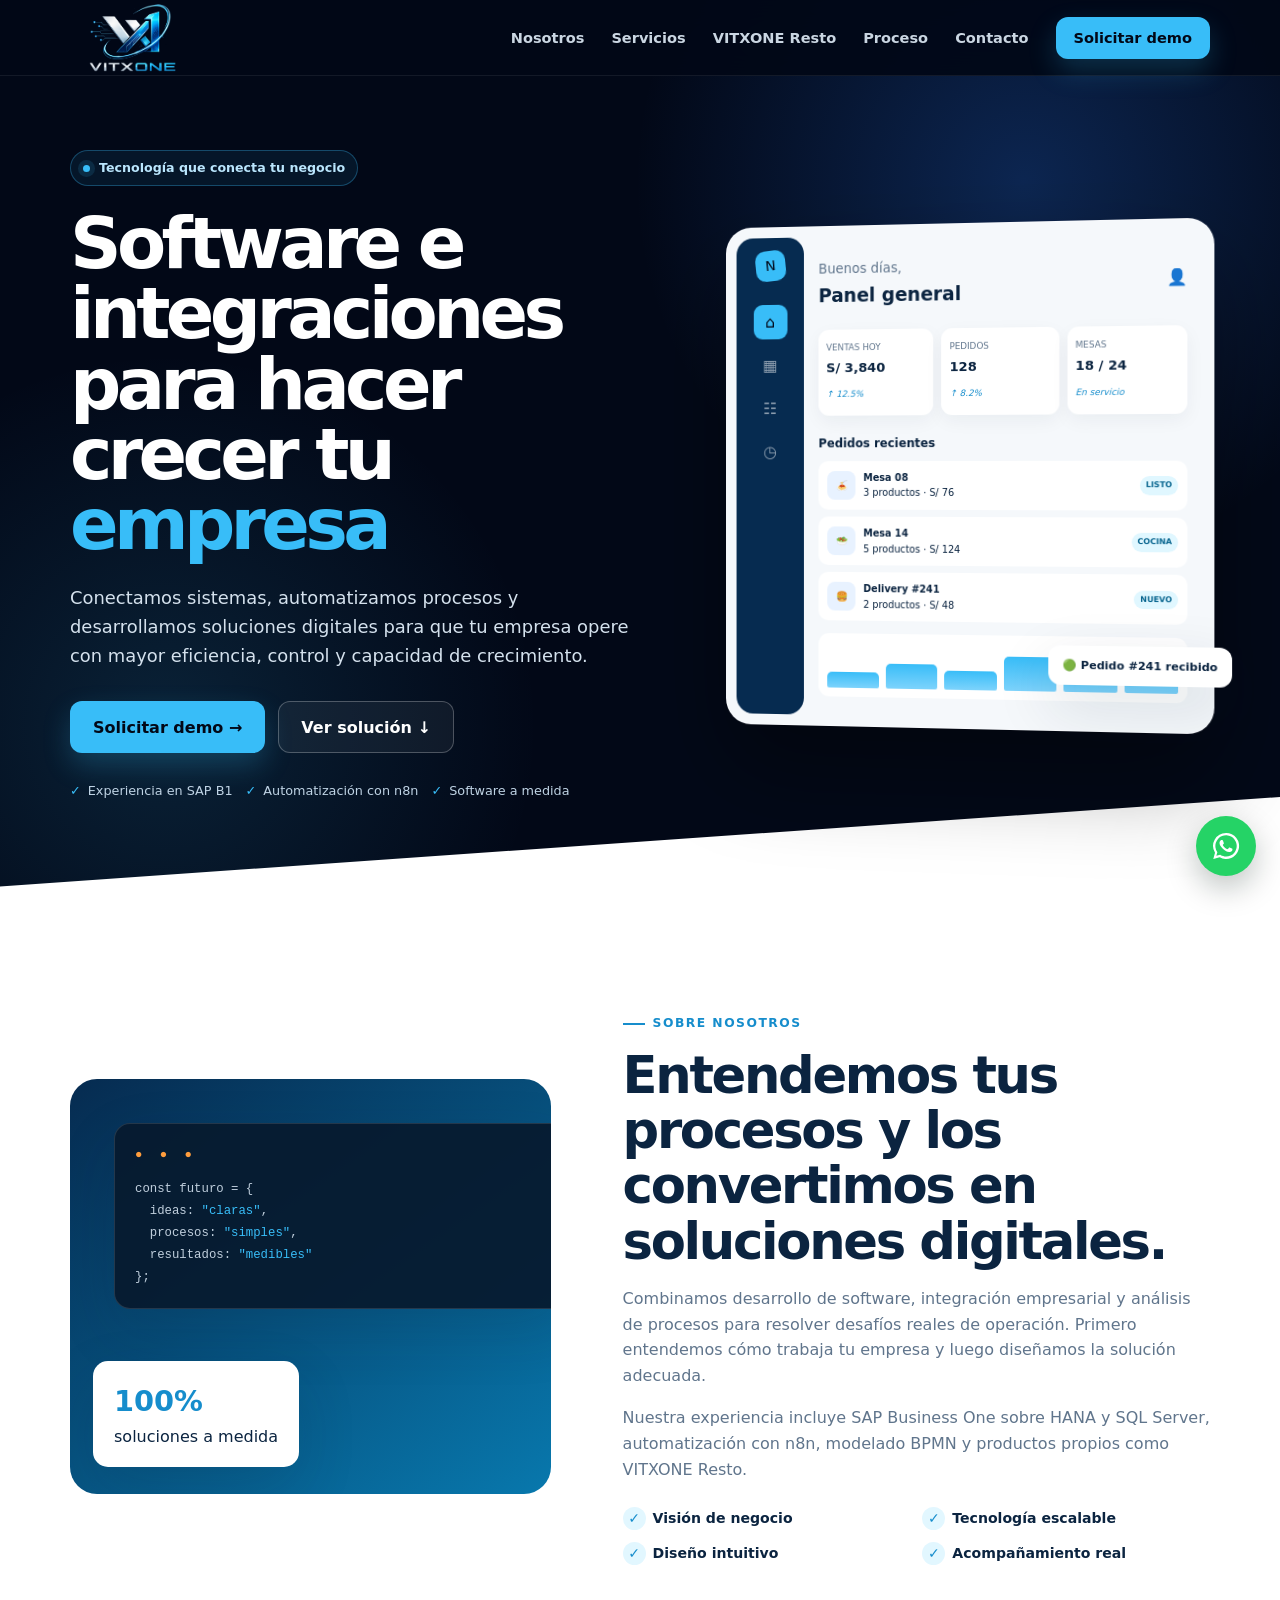
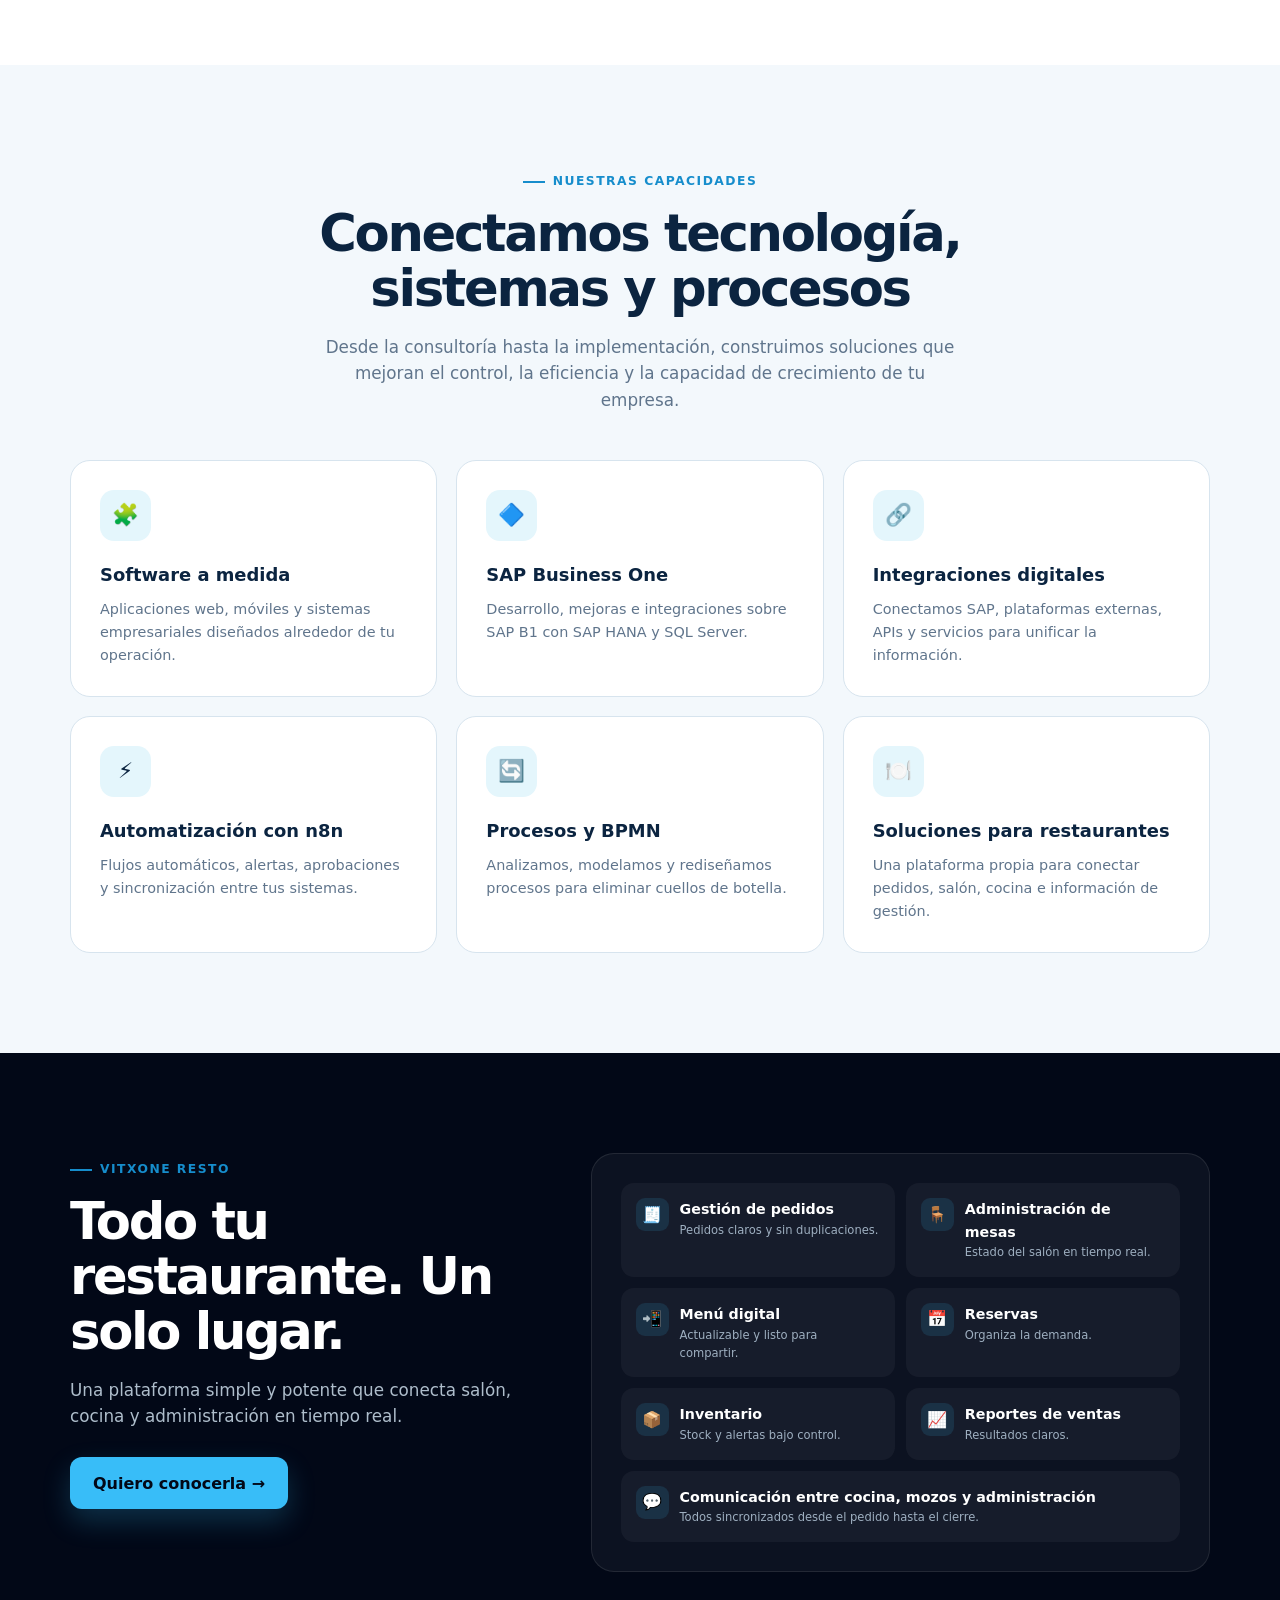
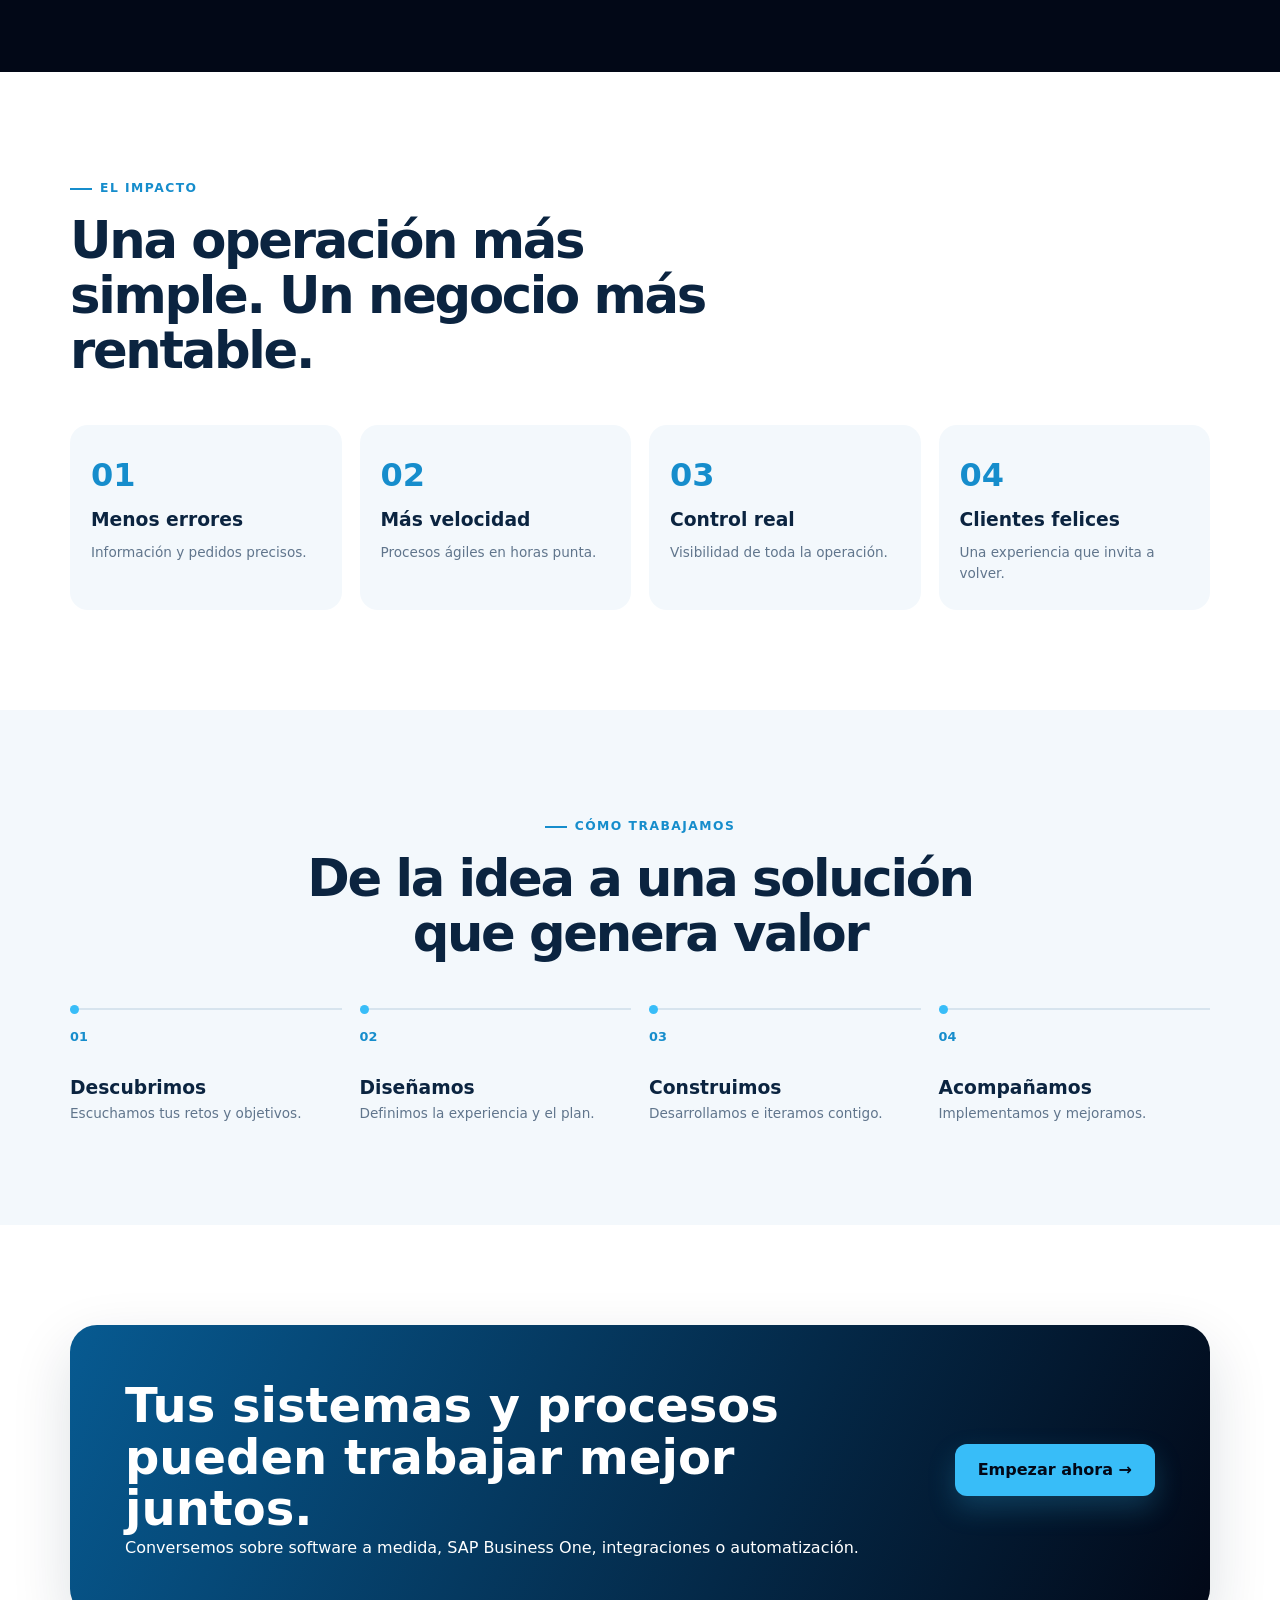
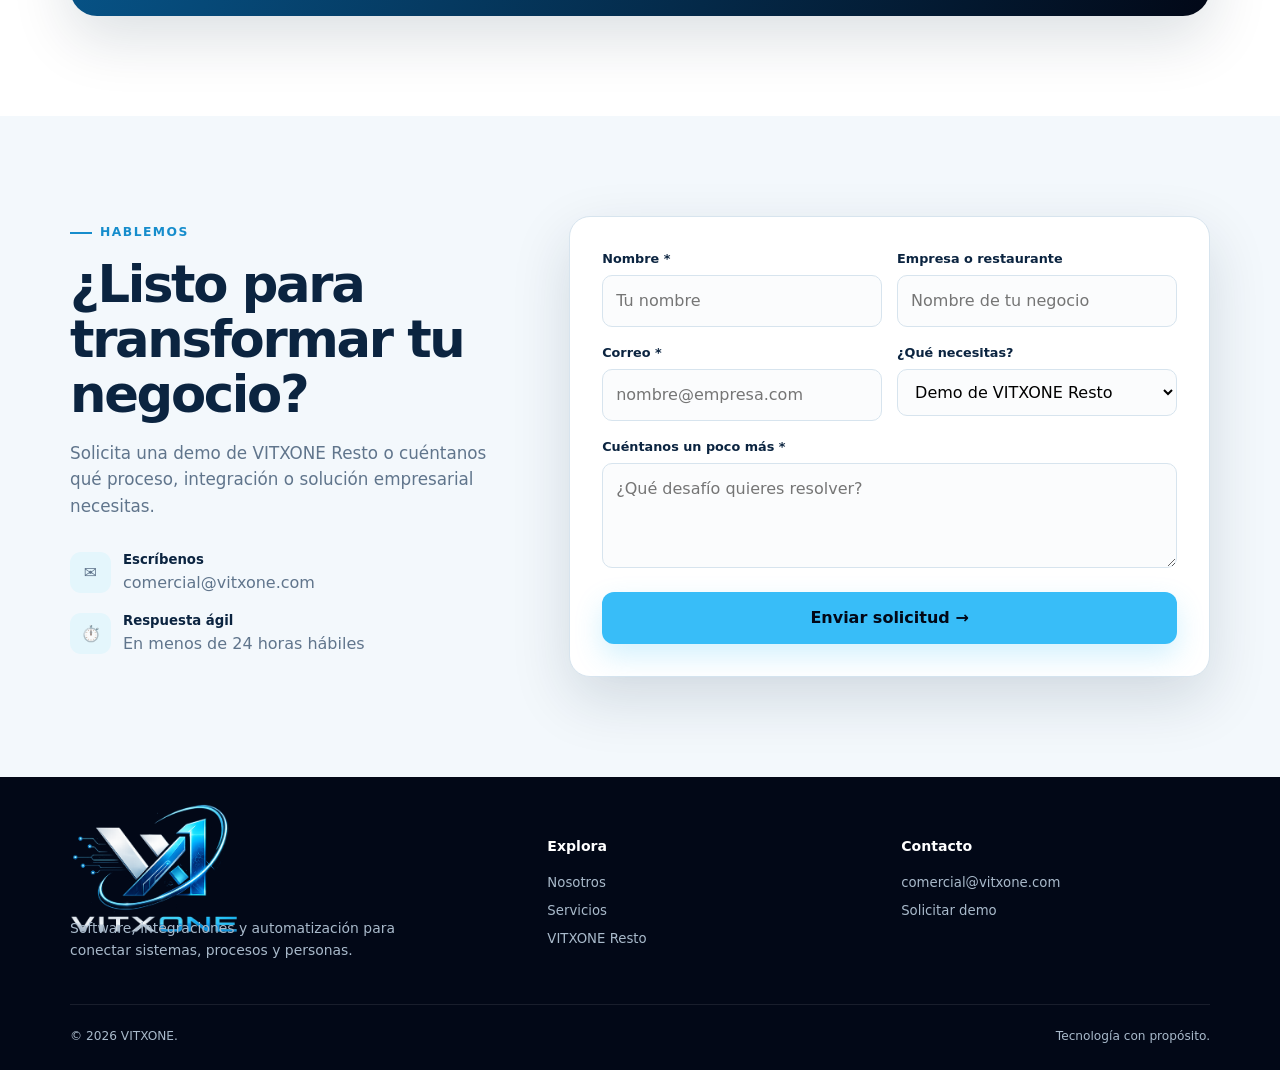
==== commit bf000e79: "Descripción de la actualización" ====
--- a/index.html
+++ b/index.html
@@ -1350,7 +1350,7 @@
             <div class="details">
               <div class="detail">
                 <span class="di">✉️</span
-                ><span><b>Escríbenos</b>hola@nexo.software</span>
+                ><span><b>Escríbenos</b>comercial@vitxone.com</span>
               </div>
               <div class="detail">
                 <span class="di">⏱️</span
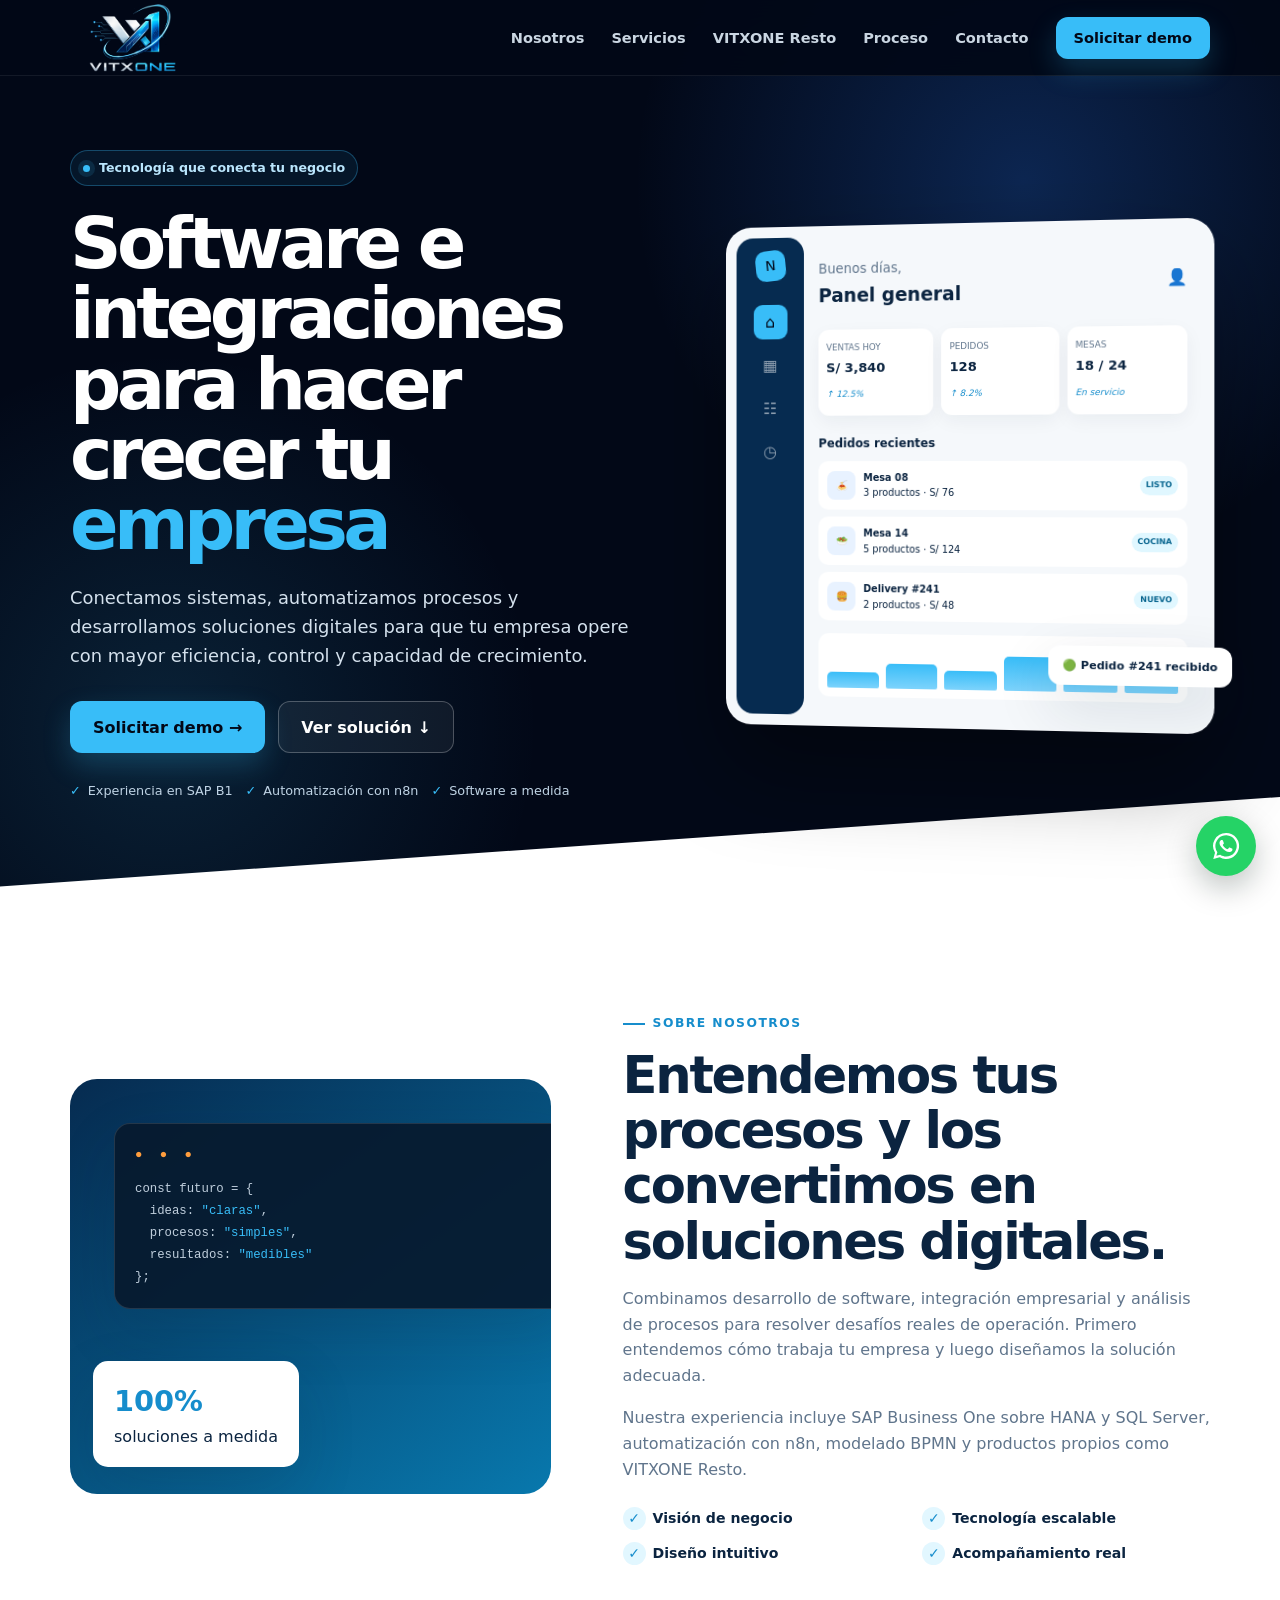
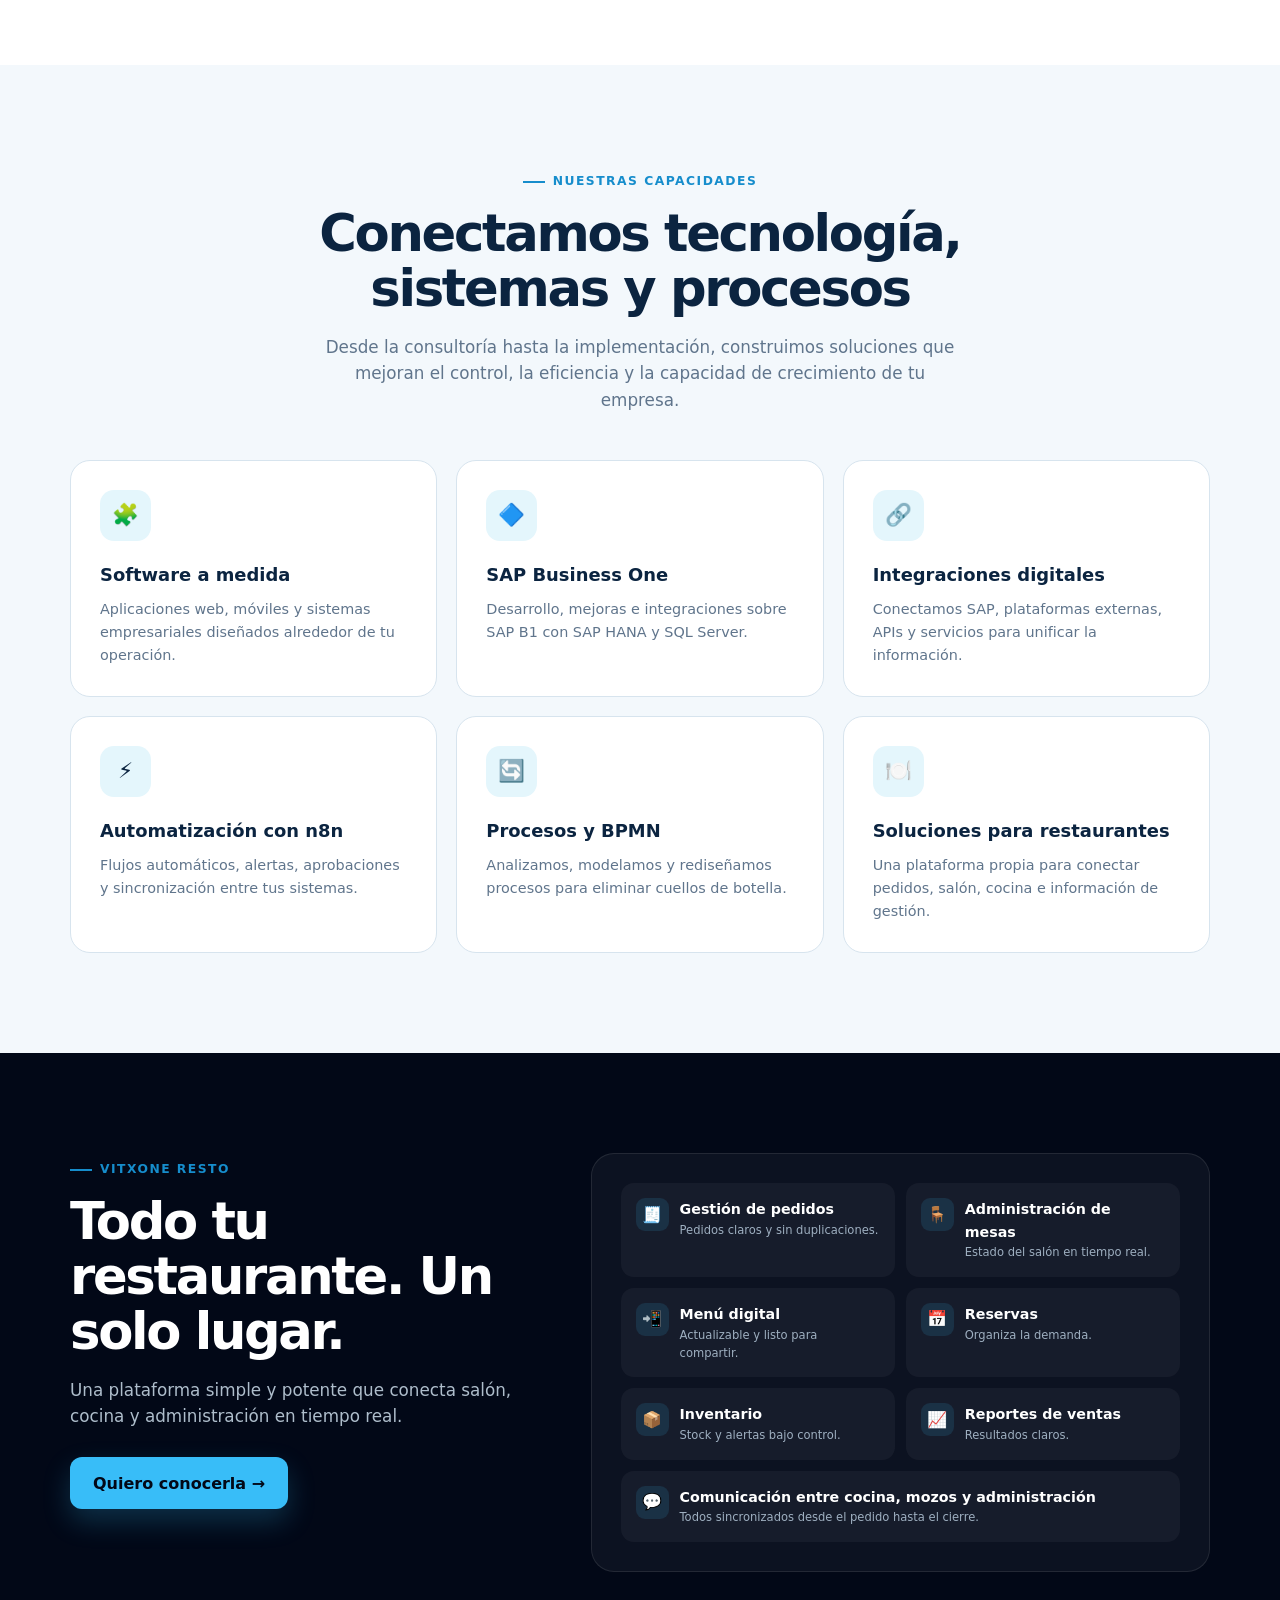
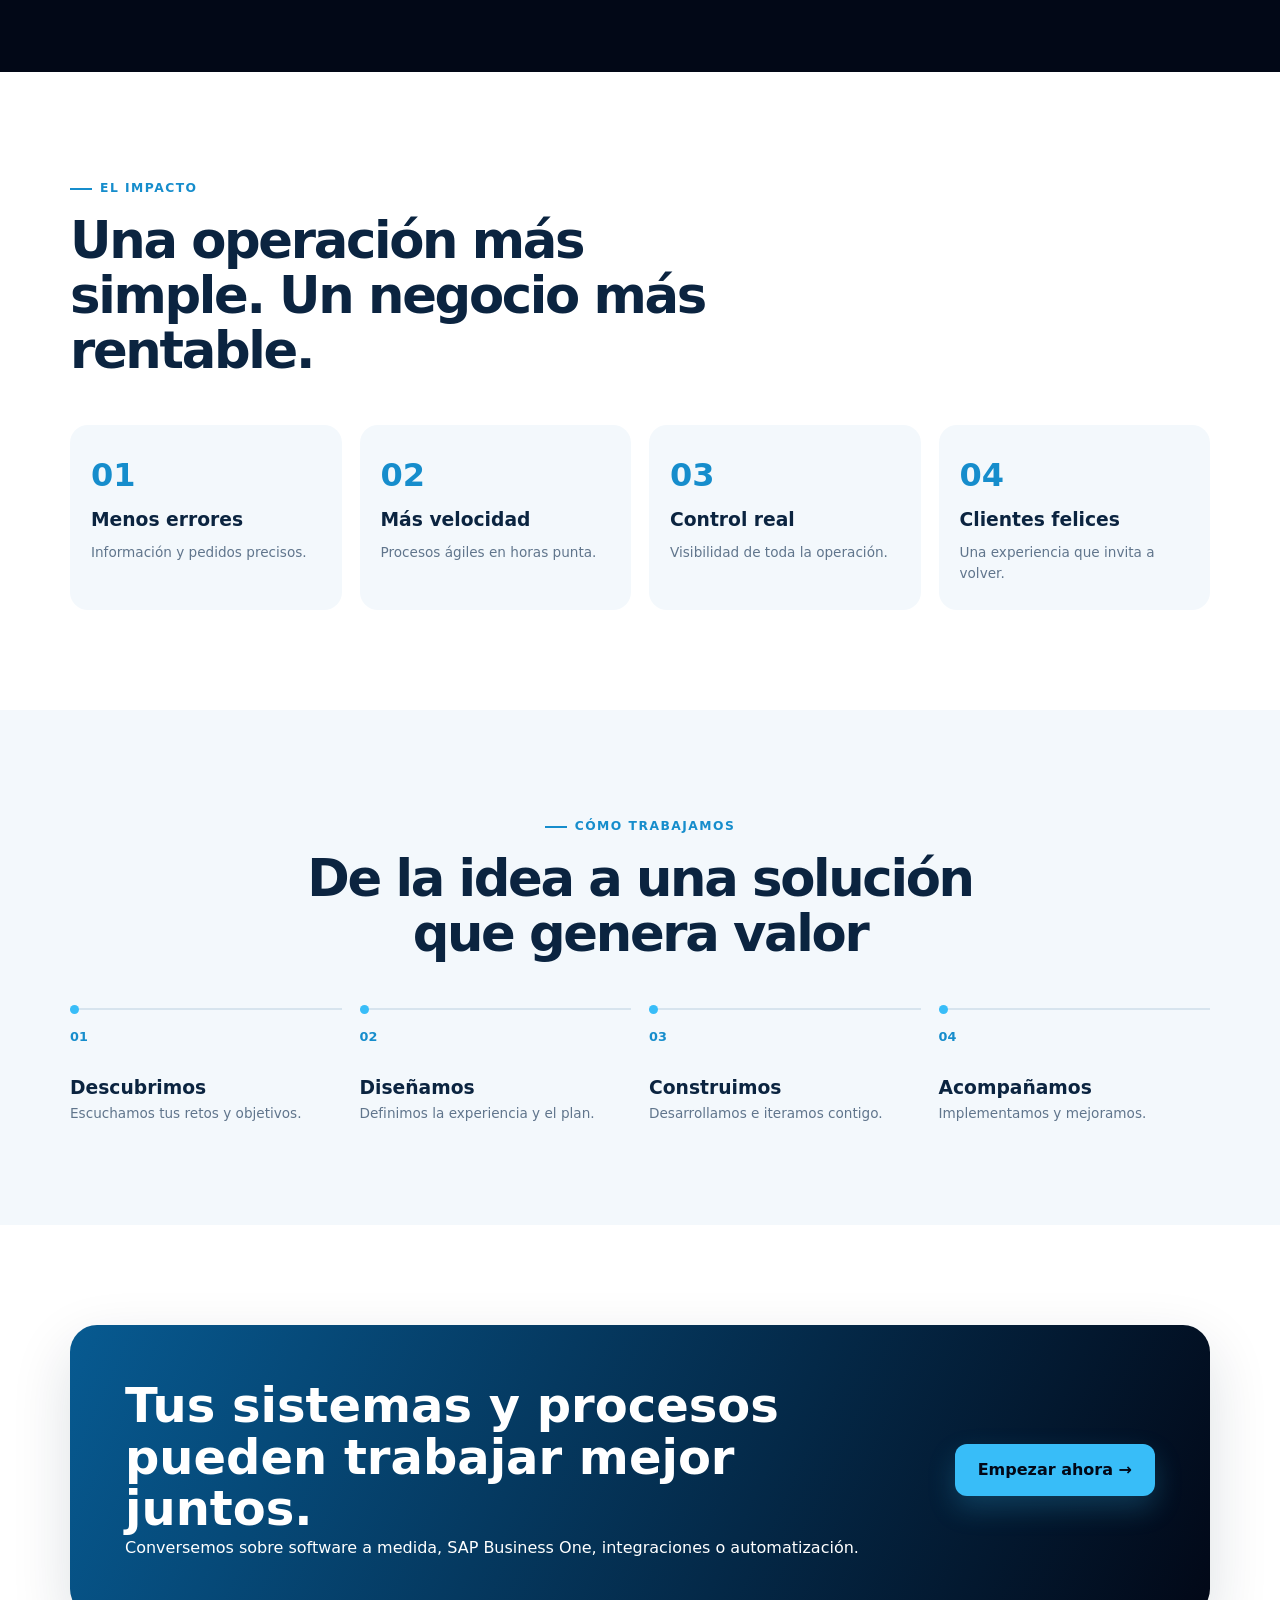
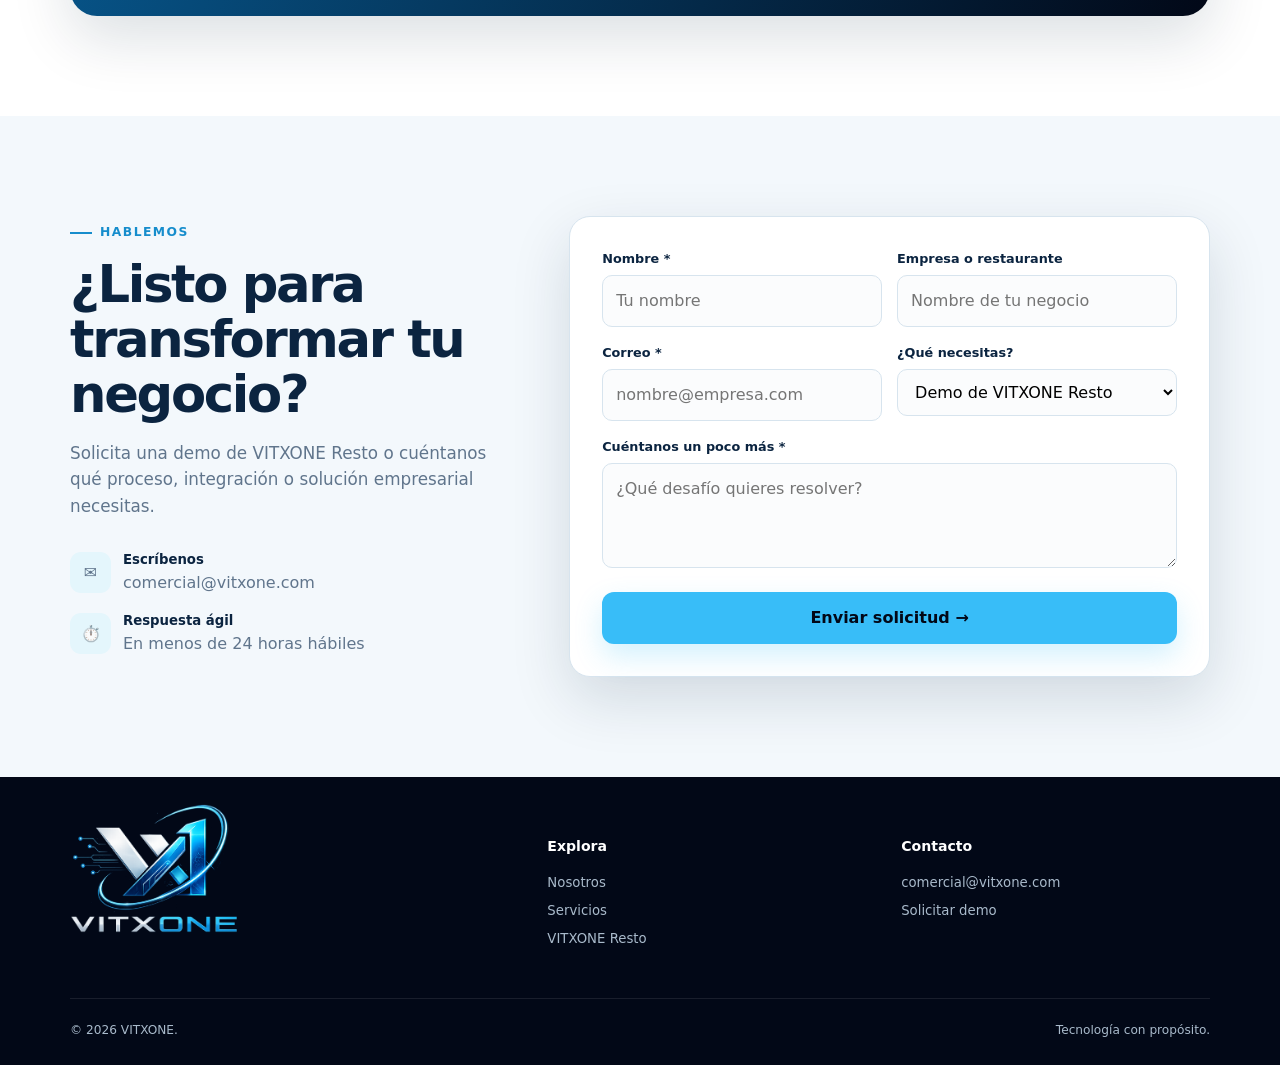
==== commit 1aab4701: "Descripción de la actualización" ====
--- a/index.html
+++ b/index.html
@@ -1415,10 +1415,7 @@
             <a class="logo" href="#inicio" aria-label="VITXONE, inicio"
               ><img class="brand-logo" src="logo.png" alt="VITXONE"
             /></a>
-            <p>
-              Software, integraciones y automatización para conectar sistemas,
-              procesos y personas.
-            </p>
+            
           </div>
           <div class="col">
             <h3>Explora</h3>
